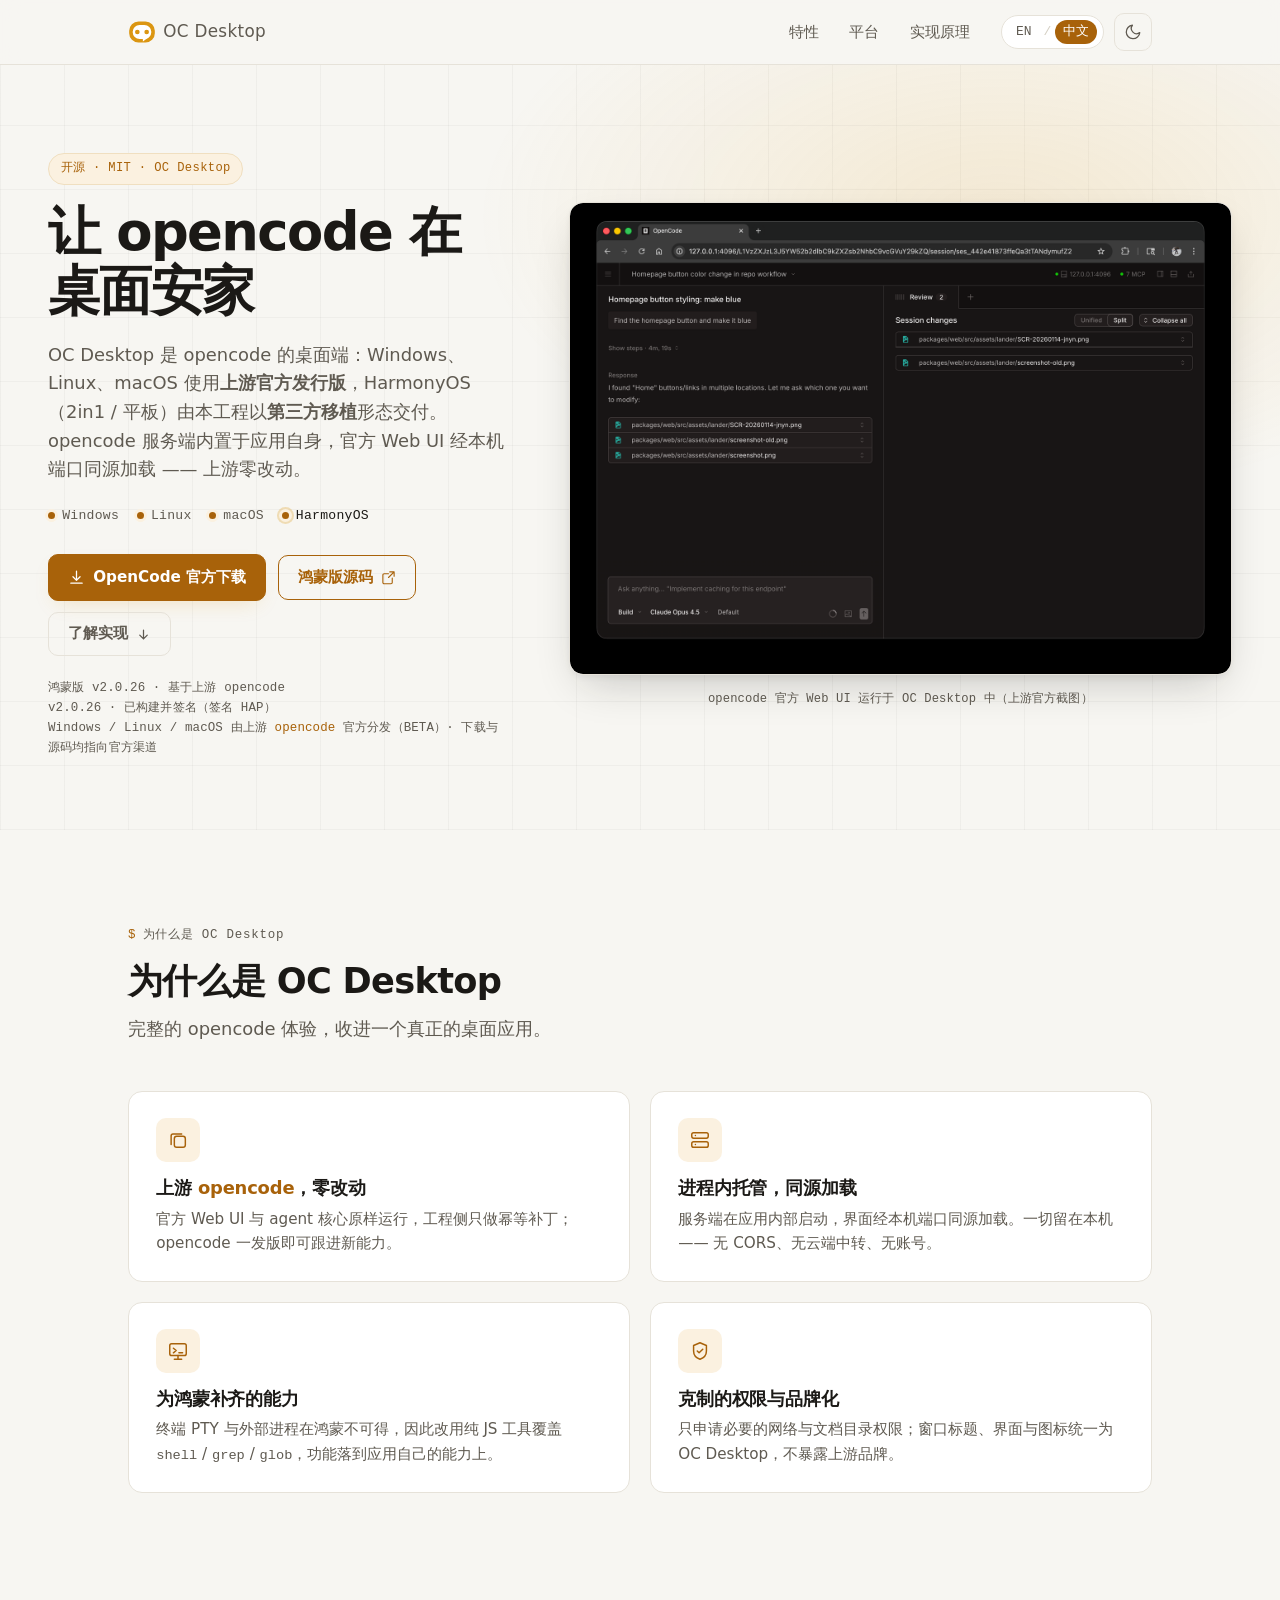
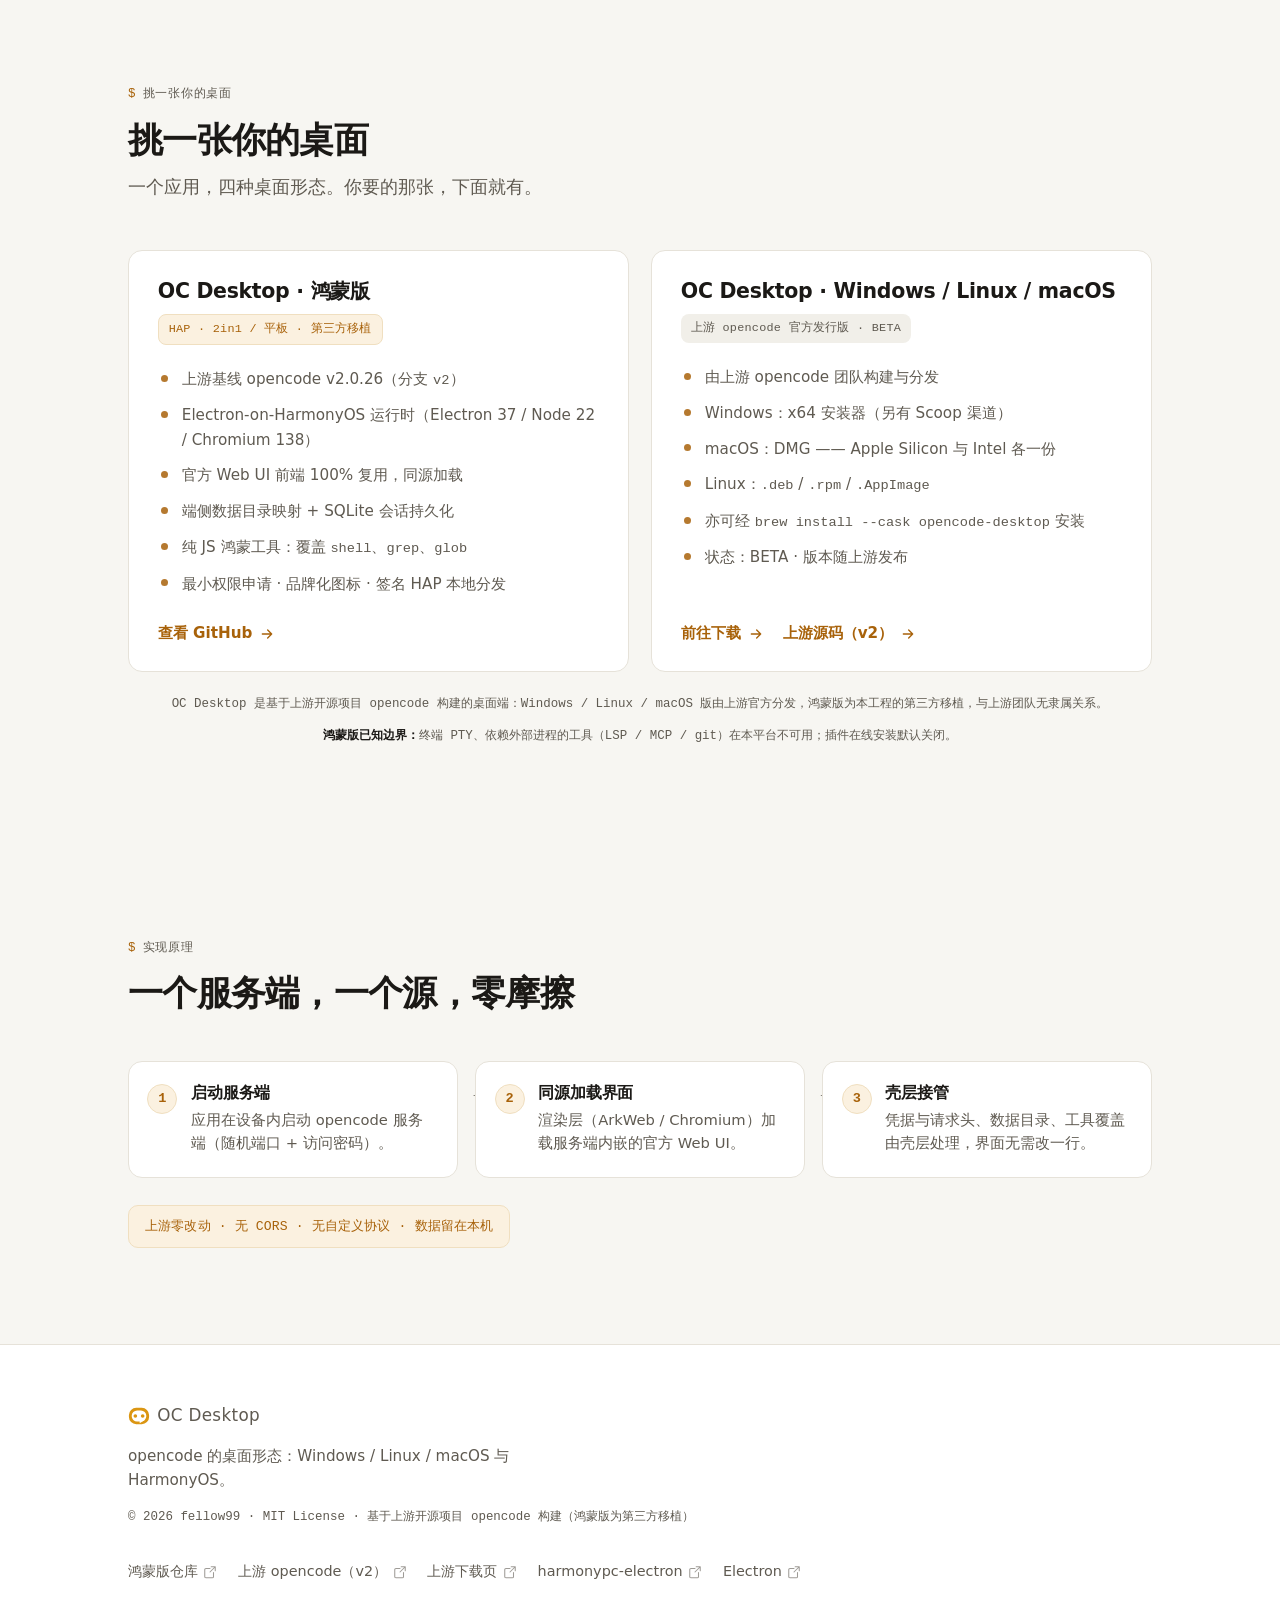
==== index_zh.html @ 8b2a7c43 "feat: 新增 OC Desktop 官网落地页（中英双语静态站） - index.html / index_zh.html：中英两页结构 1:1 镜像（仅文案与语言切换 active 标记不同） " ====
<!DOCTYPE html>
<html lang="zh-CN">
<head>
  <meta charset="UTF-8" />
  <meta name="viewport" content="width=device-width, initial-scale=1.0" />
  <title>OC Desktop —— opencode 的桌面端（Windows / Linux / macOS / HarmonyOS）</title>
  <meta name="description" content="OC Desktop 是 opencode 的桌面端：Windows、Linux、macOS 使用上游官方发行版，HarmonyOS（2in1 / 平板）为第三方移植。服务端内置于应用，官方 Web UI 同源加载，上游零改动。" />
  <meta name="theme-color" media="(prefers-color-scheme: light)" content="#f7f6f2" />
  <meta name="theme-color" media="(prefers-color-scheme: dark)" content="#0c0b0a" />
  <script>
    /* 在首帧渲染前应用已保存的主题，避免闪屏错误配色。 */
    (function () {
      try {
        var t = localStorage.getItem('oc-theme');
        if (!t) {
          t = window.matchMedia('(prefers-color-scheme: dark)').matches ? 'dark' : 'light';
        }
        document.documentElement.setAttribute('data-theme', t);
      } catch (e) {
        /* 本地存储不可用（如 file:// 严格设置）：维持默认 */
      }
    })();
  </script>
  <link rel="stylesheet" href="style.css" />
  <link rel="icon" type="image/svg+xml" href="images/logo.svg" />
</head>
<body>
  <a class="skip-link" href="#main">跳转到正文</a>

  <header class="site-header">
    <nav class="nav container" aria-label="主导航">
      <a class="brand" href="#top">
        <img src="images/logo.svg" alt="OC Desktop" class="brand-logo" />
        <span class="brand-suffix">OC Desktop</span>
      </a>
      <div class="nav-links">
        <a href="#features">特性</a>
        <a href="#platforms">平台</a>
        <a href="#how">实现原理</a>
      </div>
      <div class="nav-actions">
        <div class="lang-switch" role="group" aria-label="语言切换">
          <a class="lang" href="index.html" hreflang="en">EN</a>
          <span class="lang-sep" aria-hidden="true">/</span>
          <a class="lang is-active" href="index_zh.html" hreflang="zh-CN" aria-current="page">中文</a>
        </div>
        <button
          id="theme-toggle"
          class="icon-btn"
          type="button"
          aria-label="切换深色模式"
          data-label-dark="切换深色模式"
          data-label-light="切换浅色模式">
          <svg class="i-sun" viewBox="0 0 24 24" width="18" height="18" fill="none" stroke="currentColor" stroke-width="1.7" stroke-linecap="round" stroke-linejoin="round" aria-hidden="true">
            <circle cx="12" cy="12" r="4"></circle>
            <path d="M12 2v2M12 20v2M4.93 4.93l1.41 1.41M17.66 17.66l1.41 1.41M2 12h2M20 12h2M4.93 19.07l1.41-1.41M17.66 6.34l1.41-1.41"></path>
          </svg>
          <svg class="i-moon" viewBox="0 0 24 24" width="18" height="18" fill="none" stroke="currentColor" stroke-width="1.7" stroke-linecap="round" stroke-linejoin="round" aria-hidden="true">
            <path d="M21 12.79A9 9 0 1 1 11.21 3 7 7 0 0 0 21 12.79z"></path>
          </svg>
        </button>
      </div>
    </nav>
  </header>

  <main id="main">
    <!-- ============================== HERO ============================== -->
    <section id="top" class="hero">
      <div class="container hero-grid">
        <div class="hero-copy">
          <span class="eyebrow">开源 · MIT · OC Desktop</span>
          <h1>让 opencode 在桌面安家</h1>
          <p class="lede">OC Desktop 是 opencode 的桌面端：Windows、Linux、macOS 使用<strong>上游官方发行版</strong>，HarmonyOS（2in1 / 平板）由本工程以<strong>第三方移植</strong>形态交付。opencode 服务端内置于应用自身，官方 Web UI 经本机端口同源加载 —— 上游零改动。</p>
          <ul class="os-strip" aria-label="支持的桌面平台">
            <li class="os-chip"><span class="os-dot" aria-hidden="true"></span>Windows</li>
            <li class="os-chip"><span class="os-dot" aria-hidden="true"></span>Linux</li>
            <li class="os-chip"><span class="os-dot" aria-hidden="true"></span>macOS</li>
            <li class="os-chip is-ours"><span class="os-dot" aria-hidden="true"></span>HarmonyOS</li>
          </ul>
          <div class="cta-row">
            <a class="btn btn-primary" href="https://opencode.ai/zh/download" target="_blank" rel="noopener">
              <svg viewBox="0 0 24 24" width="17" height="17" fill="none" stroke="currentColor" stroke-width="1.8" stroke-linecap="round" stroke-linejoin="round" aria-hidden="true"><path d="M12 3v12M7 11l5 5 5-5M4 20h16"></path></svg>
              OpenCode 官方下载
            </a>
            <a class="btn btn-outline" href="https://github.com/fellow99/oc-desktop-hos" target="_blank" rel="noopener">
              鸿蒙版源码
              <svg viewBox="0 0 24 24" width="15" height="15" fill="none" stroke="currentColor" stroke-width="1.8" stroke-linecap="round" stroke-linejoin="round" aria-hidden="true"><path d="M14 3h7v7M21 3l-9 9M18 13v7a2 2 0 0 1-2 2H5a2 2 0 0 1-2-2V8a2 2 0 0 1 2-2h7"></path></svg>
            </a>
            <a class="btn btn-ghost" href="#how">
              了解实现
              <svg viewBox="0 0 24 24" width="15" height="15" fill="none" stroke="currentColor" stroke-width="2" stroke-linecap="round" stroke-linejoin="round" aria-hidden="true"><path d="M12 5v14M6 13l6 6 6-6"></path></svg>
            </a>
          </div>
          <p class="trust">
            鸿蒙版 v2.0.26 · 基于上游 opencode v2.0.26 · 已构建并签名（签名 HAP）
            <br>
            Windows / Linux / macOS 由上游 <a href="https://github.com/anomalyco/opencode/tree/v2" target="_blank" rel="noopener">opencode</a> 官方分发（BETA）· 下载与源码均指向官方渠道
          </p>
        </div>

        <div class="hero-visual">
          <figure class="hero-shot">
            <img src="images/hero.png" alt="OC Desktop 所渲染的 opencode 官方 Web UI 界面（上游官方截图，深色主题）" width="1600" height="1140" />
          </figure>
          <p class="shot-caption">opencode 官方 Web UI 运行于 OC Desktop 中（上游官方截图）</p>
        </div>
      </div>
    </section>

    <!-- ============================ FEATURES ============================ -->
    <section id="features" class="section">
      <div class="container">
        <p class="section-eyebrow">为什么是 OC Desktop</p>
        <div class="section-head">
          <h2>为什么是 OC Desktop</h2>
          <p class="section-lede">完整的 opencode 体验，收进一个真正的桌面应用。</p>
        </div>

        <div class="feature-grid">
          <article class="feature-card">
            <span class="icon">
              <svg viewBox="0 0 24 24" width="22" height="22" fill="none" stroke="currentColor" stroke-width="1.6" stroke-linecap="round" stroke-linejoin="round" aria-hidden="true"><rect x="8" y="8" width="12" height="12" rx="2.5"></rect><path d="M16 5.5H6.5A2 2 0 0 0 4.5 7.5V17"></path></svg>
            </span>
            <h3>上游 <a href="https://github.com/anomalyco/opencode/tree/v2" target="_blank" rel="noopener">opencode</a>，零改动</h3>
            <p>官方 Web UI 与 agent 核心原样运行，工程侧只做幂等补丁；opencode 一发版即可跟进新能力。</p>
          </article>

          <article class="feature-card">
            <span class="icon">
              <svg viewBox="0 0 24 24" width="22" height="22" fill="none" stroke="currentColor" stroke-width="1.6" stroke-linecap="round" stroke-linejoin="round" aria-hidden="true"><rect x="3" y="4" width="18" height="6" rx="2"></rect><rect x="3" y="14" width="18" height="6" rx="2"></rect><path d="M7 7h.01M7 17h.01"></path></svg>
            </span>
            <h3>进程内托管，同源加载</h3>
            <p>服务端在应用内部启动，界面经本机端口同源加载。一切留在本机 —— 无 CORS、无云端中转、无账号。</p>
          </article>

          <article class="feature-card">
            <span class="icon">
              <svg viewBox="0 0 24 24" width="22" height="22" fill="none" stroke="currentColor" stroke-width="1.6" stroke-linecap="round" stroke-linejoin="round" aria-hidden="true"><rect x="3" y="4" width="18" height="13" rx="2"></rect><path d="M7 9l3 2.5L7 14M13 14h4"></path><path d="M12 17v3M8 21h8"></path></svg>
            </span>
            <h3>为鸿蒙补齐的能力</h3>
            <p>终端 PTY 与外部进程在鸿蒙不可得，因此改用纯 JS 工具覆盖 <code>shell</code> / <code>grep</code> / <code>glob</code>，功能落到应用自己的能力上。</p>
          </article>

          <article class="feature-card">
            <span class="icon">
              <svg viewBox="0 0 24 24" width="22" height="22" fill="none" stroke="currentColor" stroke-width="1.6" stroke-linecap="round" stroke-linejoin="round" aria-hidden="true"><path d="M12 3l7 3v6c0 4.2-2.9 7.6-7 9-4.1-1.4-7-4.8-7-9V6z"></path><path d="M9 12l2 2 4-4"></path></svg>
            </span>
            <h3>克制的权限与品牌化</h3>
            <p>只申请必要的网络与文档目录权限；窗口标题、界面与图标统一为 OC Desktop，不暴露上游品牌。</p>
          </article>
        </div>
      </div>
    </section>

    <!-- ============================ PLATFORMS =========================== -->
    <section id="platforms" class="section">
      <div class="container">
        <p class="section-eyebrow">挑一张你的桌面</p>
        <div class="section-head">
          <h2>挑一张你的桌面</h2>
          <p class="section-lede">一个应用，四种桌面形态。你要的那张，下面就有。</p>
        </div>

        <div class="platform-grid">
          <article class="platform-card is-ours">
            <div class="platform-head">
              <h3>OC Desktop · 鸿蒙版</h3>
              <span class="platform-tag">HAP · 2in1 / 平板 · 第三方移植</span>
            </div>
            <ul class="bullet-list">
              <li>上游基线 opencode v2.0.26（分支 <code>v2</code>）</li>
              <li>Electron-on-HarmonyOS 运行时（Electron 37 / Node 22 / Chromium 138）</li>
              <li>官方 Web UI 前端 100% 复用，同源加载</li>
              <li>端侧数据目录映射 + SQLite 会话持久化</li>
              <li>纯 JS 鸿蒙工具：覆盖 <code>shell</code>、<code>grep</code>、<code>glob</code></li>
              <li>最小权限申请 · 品牌化图标 · 签名 HAP 本地分发</li>
            </ul>
            <div class="platform-actions">
              <a class="repo-link" href="https://github.com/fellow99/oc-desktop-hos" target="_blank" rel="noopener">
                查看 GitHub
                <svg viewBox="0 0 24 24" width="16" height="16" fill="none" stroke="currentColor" stroke-width="2" stroke-linecap="round" stroke-linejoin="round" aria-hidden="true"><path d="M5 12h14M13 6l6 6-6 6"></path></svg>
              </a>
            </div>
          </article>

          <article class="platform-card">
            <div class="platform-head">
              <h3>OC Desktop · Windows / Linux / macOS</h3>
              <span class="platform-tag">上游 opencode 官方发行版 · BETA</span>
            </div>
            <ul class="bullet-list">
              <li>由上游 opencode 团队构建与分发</li>
              <li>Windows：x64 安装器（另有 Scoop 渠道）</li>
              <li>macOS：DMG —— Apple Silicon 与 Intel 各一份</li>
              <li>Linux：<code>.deb</code> / <code>.rpm</code> / <code>.AppImage</code></li>
              <li>亦可经 <code>brew install --cask opencode-desktop</code> 安装</li>
              <li>状态：BETA · 版本随上游发布</li>
            </ul>
            <div class="platform-actions">
              <a class="repo-link" href="https://opencode.ai/zh/download" target="_blank" rel="noopener">
                前往下载
                <svg viewBox="0 0 24 24" width="16" height="16" fill="none" stroke="currentColor" stroke-width="2" stroke-linecap="round" stroke-linejoin="round" aria-hidden="true"><path d="M5 12h14M13 6l6 6-6 6"></path></svg>
              </a>
              <a class="repo-link" href="https://github.com/anomalyco/opencode/tree/v2" target="_blank" rel="noopener">
                上游源码（v2）
                <svg viewBox="0 0 24 24" width="16" height="16" fill="none" stroke="currentColor" stroke-width="2" stroke-linecap="round" stroke-linejoin="round" aria-hidden="true"><path d="M5 12h14M13 6l6 6-6 6"></path></svg>
              </a>
            </div>
          </article>
        </div>

        <p class="disclaimer">OC Desktop 是基于上游开源项目 opencode 构建的桌面端：Windows / Linux / macOS 版由上游官方分发，鸿蒙版为本工程的第三方移植，与上游团队无隶属关系。</p>
        <p class="limits"><strong>鸿蒙版已知边界：</strong>终端 PTY、依赖外部进程的工具（LSP / MCP / git）在本平台不可用；插件在线安装默认关闭。</p>
      </div>
    </section>

    <!-- ============================ HOW IT WORKS ========================= -->
    <section id="how" class="section">
      <div class="container">
        <p class="section-eyebrow">实现原理</p>
        <div class="section-head">
          <h2>一个服务端，一个源，零摩擦</h2>
        </div>

        <ol class="steps">
          <li class="step">
            <span class="step-num" aria-hidden="true">1</span>
            <div>
              <h3>启动服务端</h3>
              <p>应用在设备内启动 opencode 服务端（随机端口 + 访问密码）。</p>
            </div>
          </li>
          <li class="step">
            <span class="step-num" aria-hidden="true">2</span>
            <div>
              <h3>同源加载界面</h3>
              <p>渲染层（ArkWeb / Chromium）加载服务端内嵌的官方 Web UI。</p>
            </div>
          </li>
          <li class="step">
            <span class="step-num" aria-hidden="true">3</span>
            <div>
              <h3>壳层接管</h3>
              <p>凭据与请求头、数据目录、工具覆盖由壳层处理，界面无需改一行。</p>
            </div>
          </li>
        </ol>

        <p class="result-badge">上游零改动 · 无 CORS · 无自定义协议 · 数据留在本机</p>
      </div>
    </section>
  </main>

  <!-- ============================== FOOTER ============================== -->
  <footer class="site-footer">
    <div class="container footer-grid">
      <div class="footer-left">
        <div class="footer-brand"><img src="images/logo.svg" alt="OC Desktop" class="brand-logo footer-brand-logo" /><span class="brand-suffix">OC Desktop</span></div>
        <p class="footer-one-liner">opencode 的桌面形态：Windows / Linux / macOS 与 HarmonyOS。</p>
        <p class="footer-copy">&copy; 2026 fellow99 · MIT License · 基于上游开源项目 opencode 构建（鸿蒙版为第三方移植）</p>
      </div>
      <nav class="footer-links" aria-label="页脚">
        <a href="https://github.com/fellow99/oc-desktop-hos" target="_blank" rel="noopener">
          鸿蒙版仓库
          <svg class="ext" viewBox="0 0 24 24" width="14" height="14" fill="none" stroke="currentColor" stroke-width="1.8" stroke-linecap="round" stroke-linejoin="round" aria-hidden="true"><path d="M14 3h7v7M21 3l-9 9M18 13v7a2 2 0 0 1-2 2H5a2 2 0 0 1-2-2V8a2 2 0 0 1 2-2h7"></path></svg>
        </a>
        <a href="https://github.com/anomalyco/opencode/tree/v2" target="_blank" rel="noopener">
          上游 opencode（v2）
          <svg class="ext" viewBox="0 0 24 24" width="14" height="14" fill="none" stroke="currentColor" stroke-width="1.8" stroke-linecap="round" stroke-linejoin="round" aria-hidden="true"><path d="M14 3h7v7M21 3l-9 9M18 13v7a2 2 0 0 1-2 2H5a2 2 0 0 1-2-2V8a2 2 0 0 1 2-2h7"></path></svg>
        </a>
        <a href="https://opencode.ai/zh/download" target="_blank" rel="noopener">
          上游下载页
          <svg class="ext" viewBox="0 0 24 24" width="14" height="14" fill="none" stroke="currentColor" stroke-width="1.8" stroke-linecap="round" stroke-linejoin="round" aria-hidden="true"><path d="M14 3h7v7M21 3l-9 9M18 13v7a2 2 0 0 1-2 2H5a2 2 0 0 1-2-2V8a2 2 0 0 1 2-2h7"></path></svg>
        </a>
        <a href="https://github.com/fellow99/harmonypc-electron" target="_blank" rel="noopener">
          harmonypc-electron
          <svg class="ext" viewBox="0 0 24 24" width="14" height="14" fill="none" stroke="currentColor" stroke-width="1.8" stroke-linecap="round" stroke-linejoin="round" aria-hidden="true"><path d="M14 3h7v7M21 3l-9 9M18 13v7a2 2 0 0 1-2 2H5a2 2 0 0 1-2-2V8a2 2 0 0 1 2-2h7"></path></svg>
        </a>
        <a href="https://www.electronjs.org/" target="_blank" rel="noopener">
          Electron
          <svg class="ext" viewBox="0 0 24 24" width="14" height="14" fill="none" stroke="currentColor" stroke-width="1.8" stroke-linecap="round" stroke-linejoin="round" aria-hidden="true"><path d="M14 3h7v7M21 3l-9 9M18 13v7a2 2 0 0 1-2 2H5a2 2 0 0 1-2-2V8a2 2 0 0 1 2-2h7"></path></svg>
        </a>
      </nav>
    </div>
  </footer>

  <script src="script.js"></script>
</body>
</html>
---- style.css ----
/* =========================================================================
   OC Desktop — shared stylesheet
   Every colour/interaction value is a CSS custom property that switches on
   <html data-theme="...">, with a no-JS fallback via prefers-color-scheme.
   Accent = the amber of the parent project's logo (#db9612), darkened in
   light mode so white button text still clears WCAG AA.
   ========================================================================= */

/* ------------------------------------------------------------------ tokens */
:root {
  --font-sans: system-ui, -apple-system, "Segoe UI", Roboto, "Helvetica Neue",
    Arial, "PingFang SC", "Hiragino Sans GB", "Microsoft YaHei", sans-serif;
  --font-mono: ui-monospace, "Cascadia Code", SFMono-Regular, Consolas,
    "Liberation Mono", Menlo, monospace;

  /* light palette (warm paper + deep amber accent) */
  --bg: #f7f6f2;
  --surface: #ffffff;
  --surface-2: #f1efe9;
  --text: #1b1916;
  --muted: #5f5a51;
  --hairline: #e6e2d9;
  --hairline-strong: #d4cfc3;

  --accent: #a8620a;
  --accent-strong: #8a4f05;
  --accent-contrast: #ffffff;
  --accent-soft: #fbf1e0;
  --accent-soft-border: #f0dfc0;
  --accent-glow: rgba(219, 150, 18, 0.28);

  --tag-bg: #f1efe9;
  --tag-text: #5f5a51;

  --nav-bg: rgba(247, 246, 242, 0.82);
  --shadow-soft: 0 2px 12px rgba(27, 25, 22, 0.05);

  /* hero flourish */
  --glow-a: rgba(219, 150, 18, 0.14);
  --grid-line: rgba(27, 25, 22, 0.035);

  /* app-window shadow */
  --shot-shadow: 0 18px 42px -14px rgba(27, 25, 22, 0.24),
    0 3px 10px -2px rgba(27, 25, 22, 0.09);
  --shot-shadow-hover: 0 34px 68px -20px rgba(27, 25, 22, 0.38),
    0 12px 26px -8px rgba(27, 25, 22, 0.15), 0 0 0 1px var(--accent-glow),
    0 14px 52px -10px var(--accent-glow);

  --ring: var(--accent);

  --radius-lg: 14px;
  --radius-md: 10px;
  --radius-sm: 8px;

  --ease: cubic-bezier(0.22, 0.61, 0.36, 1);
  --maxw: 1120px;
}

/* dark palette (mirrored by the @media fallback below) — here the accent is
   the logo's own bright gold, which reads ~7:1 on the near-black surface */
html[data-theme="dark"] {
  --bg: #0c0b0a;
  --surface: #15130f;
  --surface-2: #1c1915;
  --text: #f0ece3;
  --muted: #a49c8d;
  --hairline: #292520;
  --hairline-strong: #35302a;

  --accent: #e0a63c;
  --accent-strong: #f0b955;
  --accent-contrast: #17140d;
  --accent-soft: #241c10;
  --accent-soft-border: #3a2d17;
  --accent-glow: rgba(224, 166, 60, 0.3);

  --tag-bg: #1c1915;
  --tag-text: #a49c8d;

  --nav-bg: rgba(12, 11, 10, 0.82);
  --shadow-soft: 0 2px 12px rgba(0, 0, 0, 0.45);

  --glow-a: rgba(224, 166, 60, 0.1);
  --grid-line: rgba(240, 236, 227, 0.045);

  --shot-shadow: 0 18px 44px -14px rgba(0, 0, 0, 0.62),
    0 3px 12px -2px rgba(0, 0, 0, 0.5);
  --shot-shadow-hover: 0 36px 70px -18px rgba(0, 0, 0, 0.78),
    0 14px 30px -8px rgba(0, 0, 0, 0.5), 0 0 0 1px var(--accent-glow),
    0 14px 52px -8px var(--accent-glow);
}

/* no-JS fallback: without the inline head script <html> carries no
   data-theme attribute, so mirror the dark tokens to the OS preference. */
@media (prefers-color-scheme: dark) {
  :root:not([data-theme]) {
    --bg: #0c0b0a;
    --surface: #15130f;
    --surface-2: #1c1915;
    --text: #f0ece3;
    --muted: #a49c8d;
    --hairline: #292520;
    --hairline-strong: #35302a;
    --accent: #e0a63c;
    --accent-strong: #f0b955;
    --accent-contrast: #17140d;
    --accent-soft: #241c10;
    --accent-soft-border: #3a2d17;
    --accent-glow: rgba(224, 166, 60, 0.3);
    --tag-bg: #1c1915;
    --tag-text: #a49c8d;
    --nav-bg: rgba(12, 11, 10, 0.82);
    --shadow-soft: 0 2px 12px rgba(0, 0, 0, 0.45);
    --glow-a: rgba(224, 166, 60, 0.1);
    --grid-line: rgba(240, 236, 227, 0.045);
    --shot-shadow: 0 18px 44px -14px rgba(0, 0, 0, 0.62),
      0 3px 12px -2px rgba(0, 0, 0, 0.5);
    --shot-shadow-hover: 0 36px 70px -18px rgba(0, 0, 0, 0.78),
      0 14px 30px -8px rgba(0, 0, 0, 0.5), 0 0 0 1px var(--accent-glow),
      0 14px 52px -8px var(--accent-glow);
  }
}

/* -------------------------------------------------------------------- base */
*,
*::before,
*::after {
  box-sizing: border-box;
}

html {
  scroll-behavior: smooth;
  scroll-padding-top: calc(64px + 22px);
  -webkit-text-size-adjust: 100%;
}

body {
  margin: 0;
  font-family: var(--font-sans);
  background-color: var(--bg);
  color: var(--text);
  line-height: 1.6;
  -webkit-font-smoothing: antialiased;
  text-rendering: optimizeLegibility;
  transition: background-color 0.35s var(--ease), color 0.35s var(--ease);
}

img {
  display: block;
  max-width: 100%;
  height: auto;
}

a {
  color: inherit;
  text-decoration: none;
}

h1,
h2,
h3 {
  margin: 0;
  font-weight: 700;
  letter-spacing: -0.02em;
  line-height: 1.12;
  color: var(--text);
}

p {
  margin: 0;
}

code {
  font-family: var(--font-mono);
  font-size: 0.9em;
}

:focus-visible {
  outline: 2px solid var(--ring);
  outline-offset: 3px;
  border-radius: 6px;
}

@media (prefers-reduced-motion: reduce) {
  * {
    animation: none !important;
    transition: none !important;
    scroll-behavior: auto !important;
  }
}

/* skip link */
.skip-link {
  position: absolute;
  left: 12px;
  top: -60px;
  z-index: 200;
  padding: 0.6rem 1rem;
  background: var(--accent);
  color: var(--accent-contrast);
  font-size: 0.875rem;
  font-weight: 600;
  border-radius: 0 0 var(--radius-sm) var(--radius-sm);
  transition: top 0.2s var(--ease);
}
.skip-link:active,
.skip-link:focus {
  top: 0;
}

/* --------------------------------------------------------------- container */
.container {
  width: 100%;
  max-width: var(--maxw);
  margin-inline: auto;
  padding-inline: clamp(20px, 5vw, 48px);
}

/* --------------------------------------------------------------- typography */
.eyebrow {
  display: inline-flex;
  align-items: center;
  gap: 0.45rem;
  padding: 0.32rem 0.72rem;
  font-family: var(--font-mono);
  font-size: 0.76rem;
  letter-spacing: 0.03em;
  color: var(--accent);
  background: var(--accent-soft);
  border: 1px solid var(--accent-soft-border);
  border-radius: 999px;
  white-space: normal;
}

.section-eyebrow {
  display: block;
  font-family: var(--font-mono);
  font-size: 0.78rem;
  letter-spacing: 0.06em;
  color: var(--muted);
  margin-bottom: 0.9rem;
}
.section-eyebrow::before {
  content: "$";
  color: var(--accent);
  margin-right: 0.4rem;
}

.section {
  padding-block: clamp(4rem, 8vw, 6rem);
}

.section-head {
  max-width: 44rem;
  margin-bottom: clamp(2rem, 4vw, 3rem);
}
.section-head h2 {
  font-size: clamp(1.6rem, 3.4vw, 2.2rem);
}
.section-lede {
  margin-top: 0.9rem;
  color: var(--muted);
  font-size: clamp(1rem, 1.4vw, 1.12rem);
}

/* ----------------------------------------------------------------- buttons */
.btn {
  display: inline-flex;
  align-items: center;
  justify-content: center;
  gap: 0.5rem;
  font-family: var(--font-sans);
  font-size: 0.95rem;
  font-weight: 600;
  line-height: 1;
  padding: 0.85rem 1.2rem;
  border-radius: var(--radius-md);
  border: 1px solid transparent;
  cursor: pointer;
  transition: background-color 0.22s var(--ease), border-color 0.22s var(--ease),
    transform 0.22s var(--ease), box-shadow 0.22s var(--ease);
}

.btn-primary {
  background: var(--accent);
  color: var(--accent-contrast);
  border-color: var(--accent);
  box-shadow: 0 8px 22px -10px var(--accent-glow);
}
.btn-primary:hover {
  background: var(--accent-strong);
  border-color: var(--accent-strong);
  transform: translateY(-1px);
}

.btn-outline {
  background: transparent;
  color: var(--accent);
  border-color: var(--accent);
}
.btn-outline:hover {
  background: var(--accent-soft);
}

.btn-ghost {
  background: transparent;
  color: var(--muted);
  border-color: var(--hairline);
}
.btn-ghost:hover {
  color: var(--text);
  border-color: var(--hairline-strong);
}

.icon-btn {
  display: inline-flex;
  align-items: center;
  justify-content: center;
  width: 38px;
  height: 38px;
  padding: 0;
  border-radius: var(--radius-md);
  border: 1px solid var(--hairline);
  background: transparent;
  color: var(--muted);
  cursor: pointer;
  transition: color 0.2s var(--ease), border-color 0.2s var(--ease),
    background-color 0.2s var(--ease);
}
.icon-btn:hover {
  color: var(--accent);
  border-color: var(--hairline-strong);
}
.icon-btn svg {
  display: block;
}

/* theme-toggle icon swap: light mode shows the moon (click -> dark), dark
   mode shows the sun. The `.icon-btn` prefix keeps these above
   `.icon-btn svg { display: block }`. */
.icon-btn .i-sun {
  display: none;
}
.icon-btn .i-moon {
  display: block;
}
html[data-theme="dark"] .icon-btn .i-sun {
  display: block;
}
html[data-theme="dark"] .icon-btn .i-moon {
  display: none;
}

/* --------------------------------------------------------------------- nav */
.site-header {
  position: sticky;
  top: 0;
  z-index: 50;
  background: var(--nav-bg);
  -webkit-backdrop-filter: saturate(140%) blur(10px);
  backdrop-filter: saturate(140%) blur(10px);
  border-bottom: 1px solid var(--hairline);
}

.nav {
  display: flex;
  align-items: center;
  gap: 1.25rem;
  height: 64px;
}

.brand {
  display: inline-flex;
  align-items: baseline;
  gap: 0.45rem;
  font-weight: 700;
  font-size: 1.02rem;
  letter-spacing: -0.01em;
  color: var(--text);
  white-space: nowrap;
}
.brand-suffix {
  font-size: 1.05rem;
  font-weight: 500;
  color: var(--muted);
  letter-spacing: 0.02em;
}
.brand-logo {
  height: 28px;
  width: auto;
  flex: none;
  align-self: center;
  border-radius: 7px;
}
.footer-brand-logo {
  height: 22px;
}

.nav-links {
  display: flex;
  gap: 0.5rem;
  margin-left: auto;
}
.nav-links a {
  padding: 0.42rem 0.7rem;
  font-size: 0.92rem;
  color: var(--muted);
  border-radius: var(--radius-sm);
  transition: color 0.2s var(--ease), background-color 0.2s var(--ease);
}
.nav-links a:hover {
  color: var(--text);
  background: var(--surface-2);
}

.nav-actions {
  display: flex;
  align-items: center;
  gap: 0.6rem;
}

/* language switch — pill control */
.lang-switch {
  display: inline-flex;
  align-items: center;
  gap: 4px;
  font-family: var(--font-mono);
  font-size: 13px;
  border: 1px solid var(--hairline);
  border-radius: 999px;
  padding: 4px 6px;
  background: var(--surface);
}
.lang {
  color: var(--muted);
  padding: 2px 8px;
  border-radius: 999px;
  transition: color 0.2s var(--ease), background-color 0.2s var(--ease);
}
.lang:hover {
  color: var(--text);
  text-decoration: none;
}
.lang.is-active {
  color: var(--accent-contrast);
  background: var(--accent);
}
.lang-sep {
  color: var(--hairline-strong);
}

/* -------------------------------------------------------------------- hero */
.hero {
  position: relative;
  overflow: hidden;
  padding-block: clamp(3.5rem, 7vw, 5.5rem) clamp(3rem, 6vw, 4.5rem);
}
/* faint radial amber glow + 64px grid, theme-driven */
.hero::before {
  content: "";
  position: absolute;
  inset: 0;
  z-index: 0;
  pointer-events: none;
  background-image: radial-gradient(
      60% 55% at 78% 20%,
      var(--glow-a) 0%,
      transparent 68%
    ),
    repeating-linear-gradient(
      90deg,
      var(--grid-line) 0 1px,
      transparent 1px 64px
    ),
    repeating-linear-gradient(
      0deg,
      var(--grid-line) 0 1px,
      transparent 1px 64px
    );
}
.hero > .container {
  position: relative;
  z-index: 1;
}

.hero-grid {
  display: grid;
  /* copy : screenshot = 1 : 1.44, so the shot keeps a usable size on wide
     desktops (screenshot column ≈ 722px when the container maxes out) */
  grid-template-columns: 1fr 1.44fr;
  gap: clamp(2.25rem, 5vw, 3.75rem);
  align-items: center;
}

/* extra room for the hero so the screenshot can be large */
.hero .container {
  max-width: 1380px;
}

.hero-copy {
  min-width: 0;
}
.hero-copy h1 {
  margin-top: 1.1rem;
  font-size: clamp(2.1rem, 5vw, 3.3rem);
  font-weight: 700;
  letter-spacing: -0.03em;
}
.hero-copy .lede {
  margin-top: 1.25rem;
  max-width: 34rem;
  color: var(--muted);
  font-size: clamp(1rem, 1.5vw, 1.12rem);
}

.cta-row {
  display: flex;
  flex-wrap: wrap;
  align-items: center;
  gap: 0.7rem;
  margin-top: 1.8rem;
}

.trust {
  margin-top: 1.4rem;
  font-family: var(--font-mono);
  font-size: 0.78rem;
  letter-spacing: 0.01em;
  color: var(--muted);
  text-wrap: balance;
}
.trust a {
  color: var(--accent);
}
.trust a:hover {
  text-decoration: underline;
  text-underline-offset: 3px;
}

/* supported-platform strip — the "four desktops" emphasis under the lede */
.os-strip {
  display: flex;
  flex-wrap: wrap;
  gap: 0.45rem 1.1rem;
  margin-top: 1.3rem;
  padding: 0;
  list-style: none;
}
.os-chip {
  display: inline-flex;
  align-items: center;
  gap: 0.45rem;
  font-family: var(--font-mono);
  font-size: 0.82rem;
  letter-spacing: 0.02em;
  color: var(--muted);
}
.os-dot {
  width: 7px;
  height: 7px;
  border-radius: 50%;
  background: var(--accent);
  box-shadow: 0 0 0 3px var(--accent-soft);
  flex: none;
}
/* the HarmonyOS chip is the one this project actually ships — mark it */
.os-chip.is-ours .os-dot {
  box-shadow: 0 0 0 3px var(--accent-soft), 0 0 0 5px var(--accent-glow);
}
.os-chip.is-ours {
  color: var(--text);
}

/* hero load-in: subtle staggered fade/slide for the copy block + the shot */
@keyframes riseIn {
  from {
    opacity: 0;
    transform: translateY(14px);
  }
  to {
    opacity: 1;
    transform: translateY(0);
  }
}
.hero-copy > * {
  animation: riseIn 0.6s var(--ease) backwards;
}
.hero-copy > *:nth-child(1) {
  animation-delay: 0.02s;
}
.hero-copy > *:nth-child(2) {
  animation-delay: 0.1s;
}
.hero-copy > *:nth-child(3) {
  animation-delay: 0.18s;
}
.hero-copy > *:nth-child(4) {
  animation-delay: 0.26s;
}
.hero-copy > *:nth-child(5) {
  animation-delay: 0.34s;
}
.hero-copy > *:nth-child(6) {
  animation-delay: 0.42s;
}
.hero-shot {
  animation: riseIn 0.7s var(--ease) 0.14s backwards;
}

/* app-window presentation of the screenshot */
.hero-visual {
  min-width: 0;
}
.hero-shot {
  margin: 0;
  border-radius: var(--radius-lg);
  border: 1px solid var(--hairline);
  overflow: hidden;
  background: var(--surface);
  box-shadow: var(--shot-shadow);
  transition: transform 0.5s var(--ease), box-shadow 0.65s var(--ease);
  will-change: transform;
}
.hero-shot:hover {
  transform: translateY(-4px);
  box-shadow: var(--shot-shadow-hover);
}
.hero-shot img {
  width: 100%;
  height: auto;
  border-radius: calc(var(--radius-lg) - 1px);
}

.shot-caption {
  margin-top: 0.9rem;
  text-align: center;
  font-family: var(--font-mono);
  font-size: 0.76rem;
  letter-spacing: 0.01em;
  color: var(--muted);
}

/* ---------------------------------------------------------------- features */
.feature-grid {
  display: grid;
  grid-template-columns: repeat(2, 1fr);
  gap: 20px;
}

.feature-card {
  border: 1px solid var(--hairline);
  background: var(--surface);
  border-radius: var(--radius-lg);
  padding: 1.6rem 1.7rem;
}
.feature-card .icon {
  display: inline-flex;
  align-items: center;
  justify-content: center;
  width: 44px;
  height: 44px;
  border-radius: var(--radius-md);
  background: var(--accent-soft);
  color: var(--accent);
  margin-bottom: 1rem;
}
.feature-card h3 {
  font-size: 1.12rem;
  letter-spacing: -0.01em;
  margin-bottom: 0.55rem;
}
.feature-card p {
  color: var(--muted);
  font-size: 0.95rem;
}
.feature-card a {
  color: var(--accent);
}
.feature-card a:hover {
  text-decoration: underline;
  text-underline-offset: 3px;
}

/* --------------------------------------------------------------- platforms */
.platform-grid {
  display: grid;
  grid-template-columns: 1fr 1fr;
  gap: 22px;
}

.platform-card {
  display: flex;
  flex-direction: column;
  border: 1px solid var(--hairline);
  background: var(--surface);
  border-radius: var(--radius-lg);
  padding: 1.8rem 1.8rem 1.6rem;
}

.platform-head h3 {
  font-size: 1.28rem;
  letter-spacing: -0.015em;
}
.platform-tag {
  display: inline-block;
  margin-top: 0.7rem;
  padding: 0.3rem 0.62rem;
  font-family: var(--font-mono);
  font-size: 0.74rem;
  letter-spacing: 0.02em;
  color: var(--tag-text);
  background: var(--tag-bg);
  border-radius: var(--radius-sm);
}
/* the HarmonyOS card is the one this project builds — accent its tag */
.platform-card.is-ours .platform-tag {
  color: var(--accent);
  background: var(--accent-soft);
  border: 1px solid var(--accent-soft-border);
}

.bullet-list {
  list-style: none;
  margin: 1.4rem 0 1.2rem;
  padding: 0;
  display: grid;
  gap: 0.72rem;
}
.bullet-list li {
  position: relative;
  padding-left: 1.5rem;
  color: var(--muted);
  font-size: 0.95rem;
}
.bullet-list li::before {
  content: "";
  position: absolute;
  left: 0.2rem;
  top: 0.52em;
  width: 7px;
  height: 7px;
  border-radius: 50%;
  background: var(--accent);
  opacity: 0.85;
}
.bullet-list a {
  color: var(--accent);
}
.bullet-list a:hover {
  text-decoration: underline;
  text-underline-offset: 3px;
}

.platform-actions {
  margin-top: auto;
  display: flex;
  flex-wrap: wrap;
  gap: 0.6rem 1.2rem;
  padding-top: 0.4rem;
}

.repo-link {
  display: inline-flex;
  align-items: center;
  gap: 0.42rem;
  font-weight: 600;
  font-size: 0.95rem;
  color: var(--accent);
  transition: color 0.2s var(--ease);
}
.repo-link:hover {
  color: var(--accent-strong);
  text-decoration: underline;
  text-underline-offset: 3px;
}
.repo-link svg {
  transition: transform 0.2s var(--ease);
}
.repo-link:hover svg {
  transform: translateX(3px);
}

.disclaimer {
  margin-top: 1.4rem;
  text-align: center;
  font-family: var(--font-mono);
  font-size: 0.78rem;
  color: var(--muted);
  text-wrap: balance;
}
/* honest capability-boundary note for the HarmonyOS edition */
.limits {
  margin-top: 0.7rem;
  text-align: center;
  font-family: var(--font-mono);
  font-size: 0.78rem;
  line-height: 1.7;
  color: var(--muted);
}
.limits strong {
  color: var(--text);
  font-weight: 600;
}

/* ------------------------------------------------------------ how it works */
.steps {
  list-style: none;
  margin: 0;
  padding: 0;
  display: flex;
  align-items: stretch;
  gap: 1.1rem;
}

.step {
  flex: 1 1 0;
  min-width: 0;
  position: relative;
  display: flex;
  gap: 0.85rem;
  align-items: flex-start;
  padding: 1.4rem 1.4rem 1.4rem 1.15rem;
  border: 1px solid var(--hairline);
  background: var(--surface);
  border-radius: var(--radius-lg);
}
.step:not(:last-child)::after {
  content: "\2192";
  position: absolute;
  right: -1.72rem;
  top: 1.6rem;
  color: var(--muted);
  font-size: 1.1rem;
  line-height: 1;
  font-family: var(--font-mono);
}
.step-num {
  flex: none;
  display: inline-flex;
  align-items: center;
  justify-content: center;
  width: 30px;
  height: 30px;
  border-radius: 50%;
  font-family: var(--font-mono);
  font-size: 0.85rem;
  font-weight: 600;
  color: var(--accent);
  background: var(--accent-soft);
  border: 1px solid var(--accent-soft-border);
}
.step h3 {
  font-size: 1rem;
  letter-spacing: -0.01em;
  margin-bottom: 0.35rem;
}
.step p {
  color: var(--muted);
  font-size: 0.92rem;
}

.result-badge {
  margin-top: 1.7rem;
  display: inline-flex;
  align-items: center;
  flex-wrap: wrap;
  gap: 0.4rem;
  padding: 0.6rem 1rem;
  font-family: var(--font-mono);
  font-size: 0.82rem;
  letter-spacing: 0.01em;
  color: var(--accent);
  background: var(--accent-soft);
  border: 1px solid var(--accent-soft-border);
  border-radius: var(--radius-md);
}

/* ------------------------------------------------------------------ footer */
.site-footer {
  border-top: 1px solid var(--hairline);
  background: var(--surface);
  padding-block: clamp(2.6rem, 5vw, 3.6rem);
}
.footer-grid {
  display: flex;
  justify-content: space-between;
  gap: 2rem;
  flex-wrap: wrap;
}
.footer-brand {
  display: inline-flex;
  align-items: baseline;
  gap: 0.45rem;
  font-weight: 700;
  font-size: 1.05rem;
  color: var(--text);
}
.footer-one-liner {
  margin-top: 0.9rem;
  color: var(--muted);
  max-width: 26rem;
  font-size: 0.95rem;
}
.footer-copy {
  margin-top: 1rem;
  font-family: var(--font-mono);
  font-size: 0.78rem;
  color: var(--muted);
  max-width: 36rem;
}

.footer-links {
  display: flex;
  flex-wrap: wrap;
  gap: 0.9rem 1.3rem;
  align-content: flex-start;
  min-width: 12rem;
}
.footer-links a {
  display: inline-flex;
  align-items: center;
  gap: 0.34rem;
  font-size: 0.9rem;
  color: var(--muted);
  transition: color 0.2s var(--ease);
}
.footer-links a:hover {
  color: var(--accent);
}
.footer-links .ext {
  opacity: 0.6;
}

/* ------------------------------------------------------------- responsive */
@media (max-width: 920px) {
  .hero-grid {
    grid-template-columns: 1fr;
    align-items: start;
  }
  .hero-copy .lede {
    max-width: 40rem;
  }
  .hero-visual {
    margin-top: 0.5rem;
  }
}

@media (max-width: 820px) {
  .feature-grid,
  .platform-grid {
    grid-template-columns: 1fr;
  }
}

@media (max-width: 760px) {
  .nav-links {
    display: none;
  }
  .brand-suffix {
    font-size: 0.95rem;
  }
}

@media (max-width: 640px) {
  .cta-row {
    flex-direction: column;
    align-items: stretch;
  }
  .cta-row .btn {
    justify-content: center;
  }
  /* stack the steps and drop the arrow connectors */
  .steps {
    flex-direction: column;
    gap: 1rem;
  }
  .step:not(:last-child)::after {
    content: none;
  }
  .footer-grid {
    flex-direction: column;
    gap: 1.6rem;
  }
}
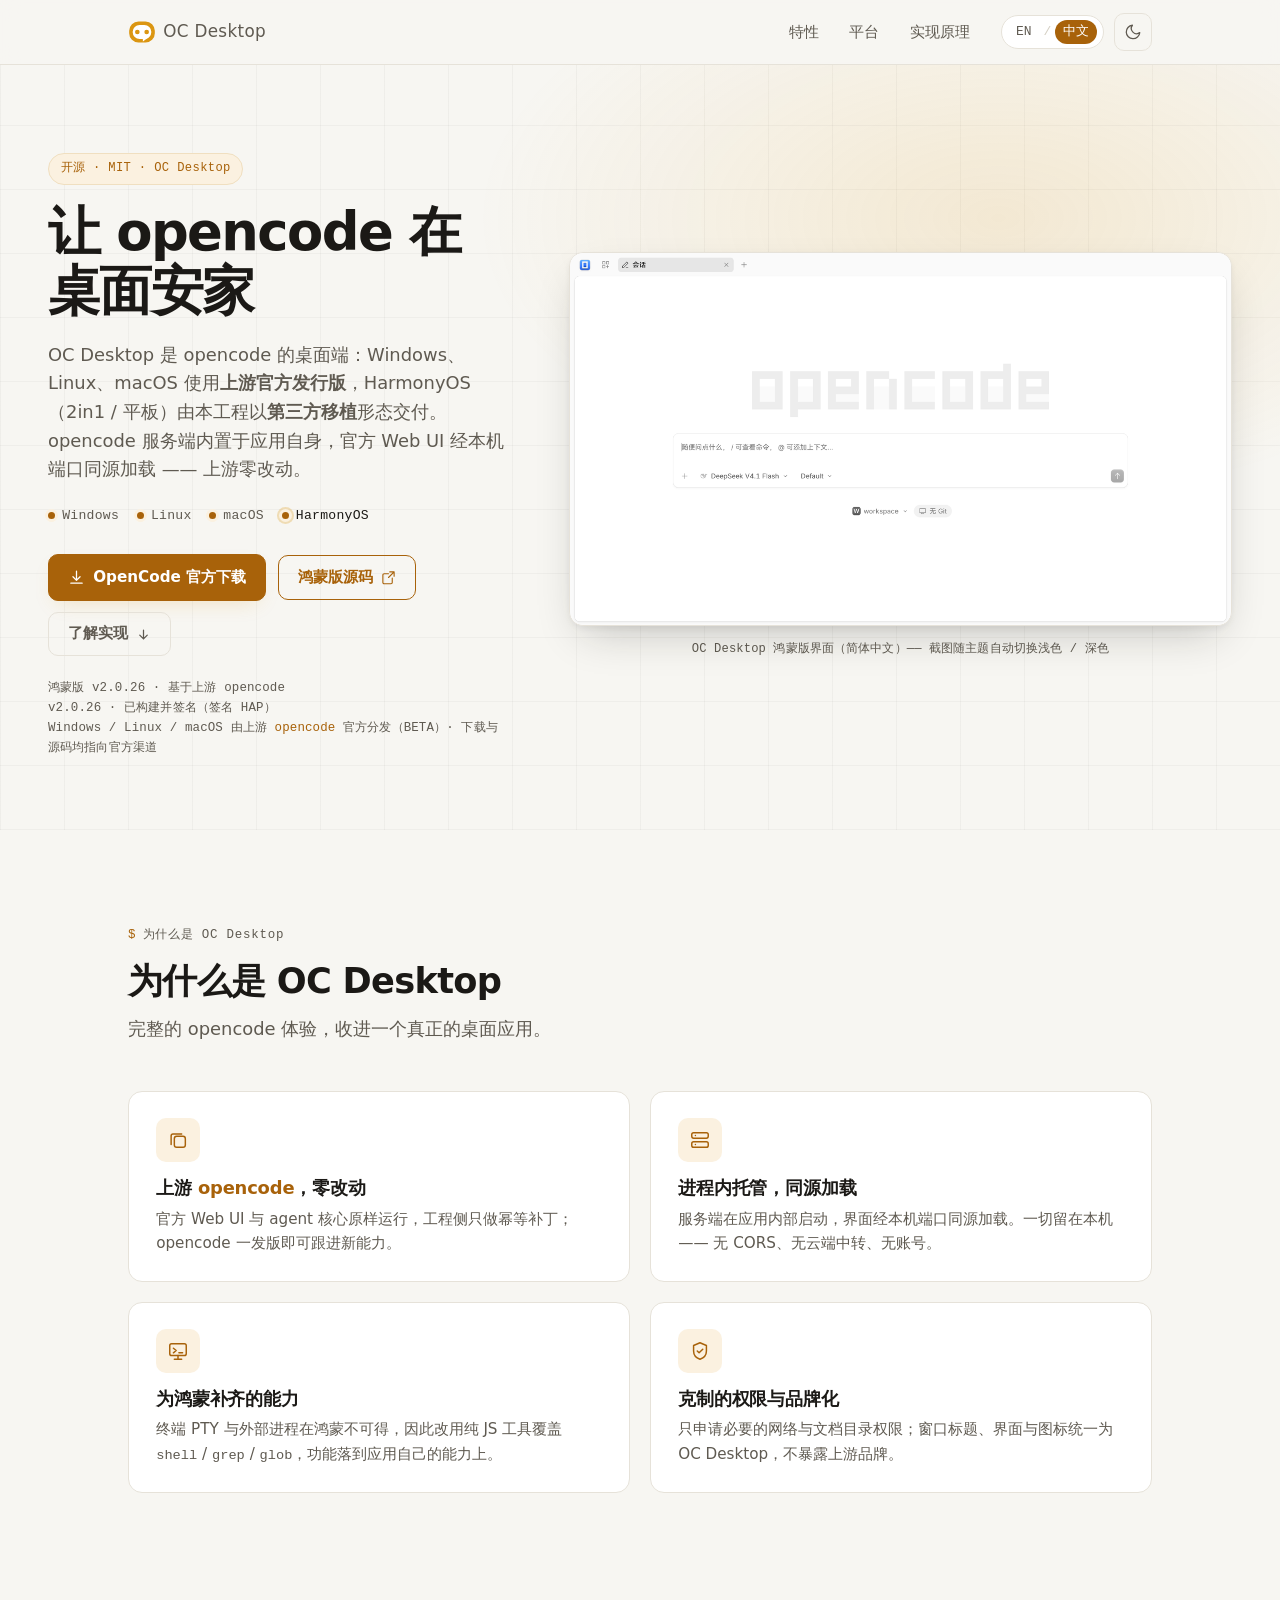
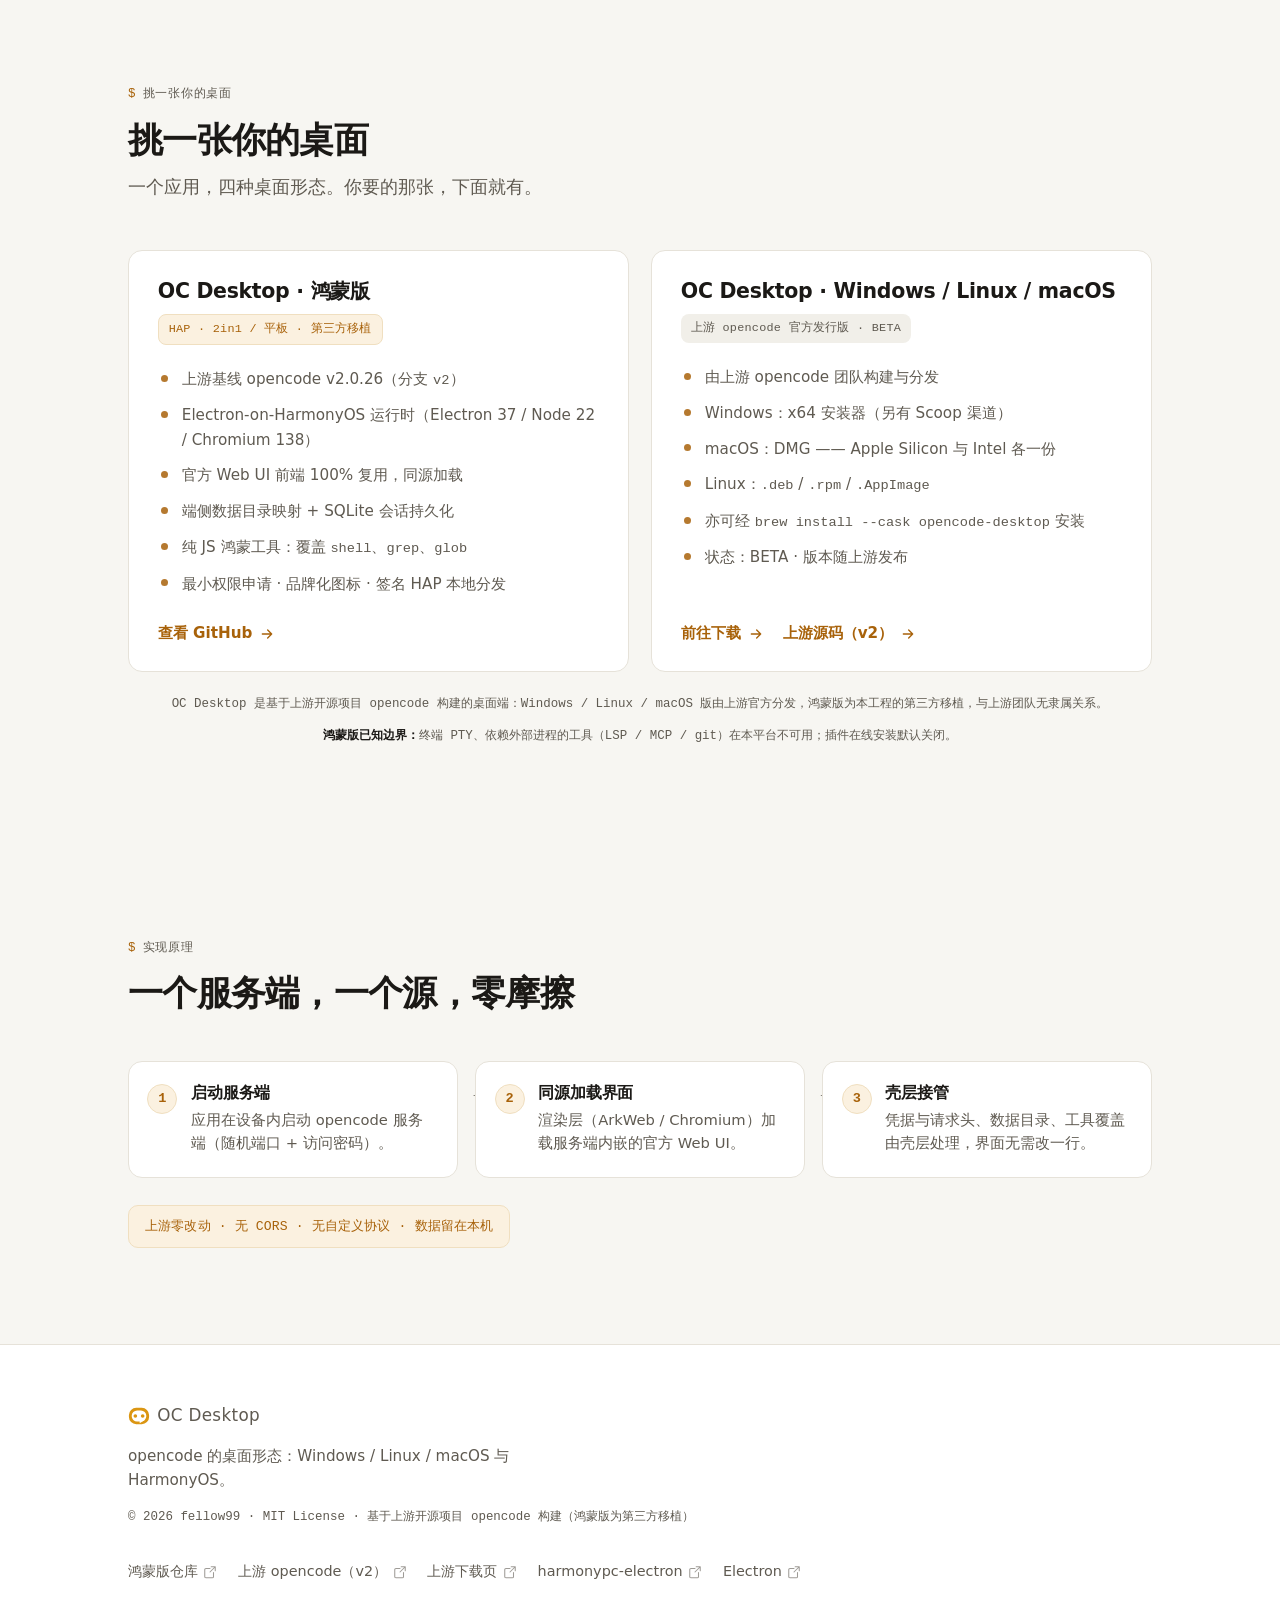
==== commit 739c11bd: "feat: hero 改用鸿蒙版真机浅/深截图，随主题纯 CSS 切换 - images/light.png / images/dark.png：取自父工程 assets/screenshots/ho" ====
--- a/index_zh.html
+++ b/index_zh.html
@@ -100,9 +100,10 @@
 
         <div class="hero-visual">
           <figure class="hero-shot">
-            <img src="images/hero.png" alt="OC Desktop 所渲染的 opencode 官方 Web UI 界面（上游官方截图，深色主题）" width="1600" height="1140" />
+            <img src="images/light.png" data-shot="light" alt="OC Desktop 鸿蒙版的浅色主题界面：新建会话页，模型为 DeepSeek V4 Flash，界面为简体中文" width="1280" height="720" />
+            <img src="images/dark.png" data-shot="dark" alt="OC Desktop 鸿蒙版的深色主题界面：新建会话页，模型为 DeepSeek V4 Flash，界面为简体中文" width="1280" height="720" />
           </figure>
-          <p class="shot-caption">opencode 官方 Web UI 运行于 OC Desktop 中（上游官方截图）</p>
+          <p class="shot-caption">OC Desktop 鸿蒙版界面（简体中文）—— 截图随主题自动切换浅色 / 深色</p>
         </div>
       </div>
     </section>
--- a/style.css
+++ b/style.css
@@ -631,6 +631,33 @@
   border-radius: calc(var(--radius-lg) - 1px);
 }
 
+/* Both screenshots live in the DOM; pure CSS shows exactly one per theme, so
+   the correct one appears even before JS runs (and with JS disabled).
+   Never swap these from JS — see README §4.3.
+   The `light` shot is the base (shown whenever dark is not in effect); the
+   `html:not([data-theme])` block covers the no-JS case, where <html> carries
+   no data-theme attribute at all. */
+.hero-shot img[data-shot] {
+  display: none;
+}
+.hero-shot img[data-shot="light"] {
+  display: block;
+}
+html[data-theme="dark"] .hero-shot img[data-shot="light"] {
+  display: none;
+}
+html[data-theme="dark"] .hero-shot img[data-shot="dark"] {
+  display: block;
+}
+@media (prefers-color-scheme: dark) {
+  html:not([data-theme]) .hero-shot img[data-shot="light"] {
+    display: none;
+  }
+  html:not([data-theme]) .hero-shot img[data-shot="dark"] {
+    display: block;
+  }
+}
+
 .shot-caption {
   margin-top: 0.9rem;
   text-align: center;
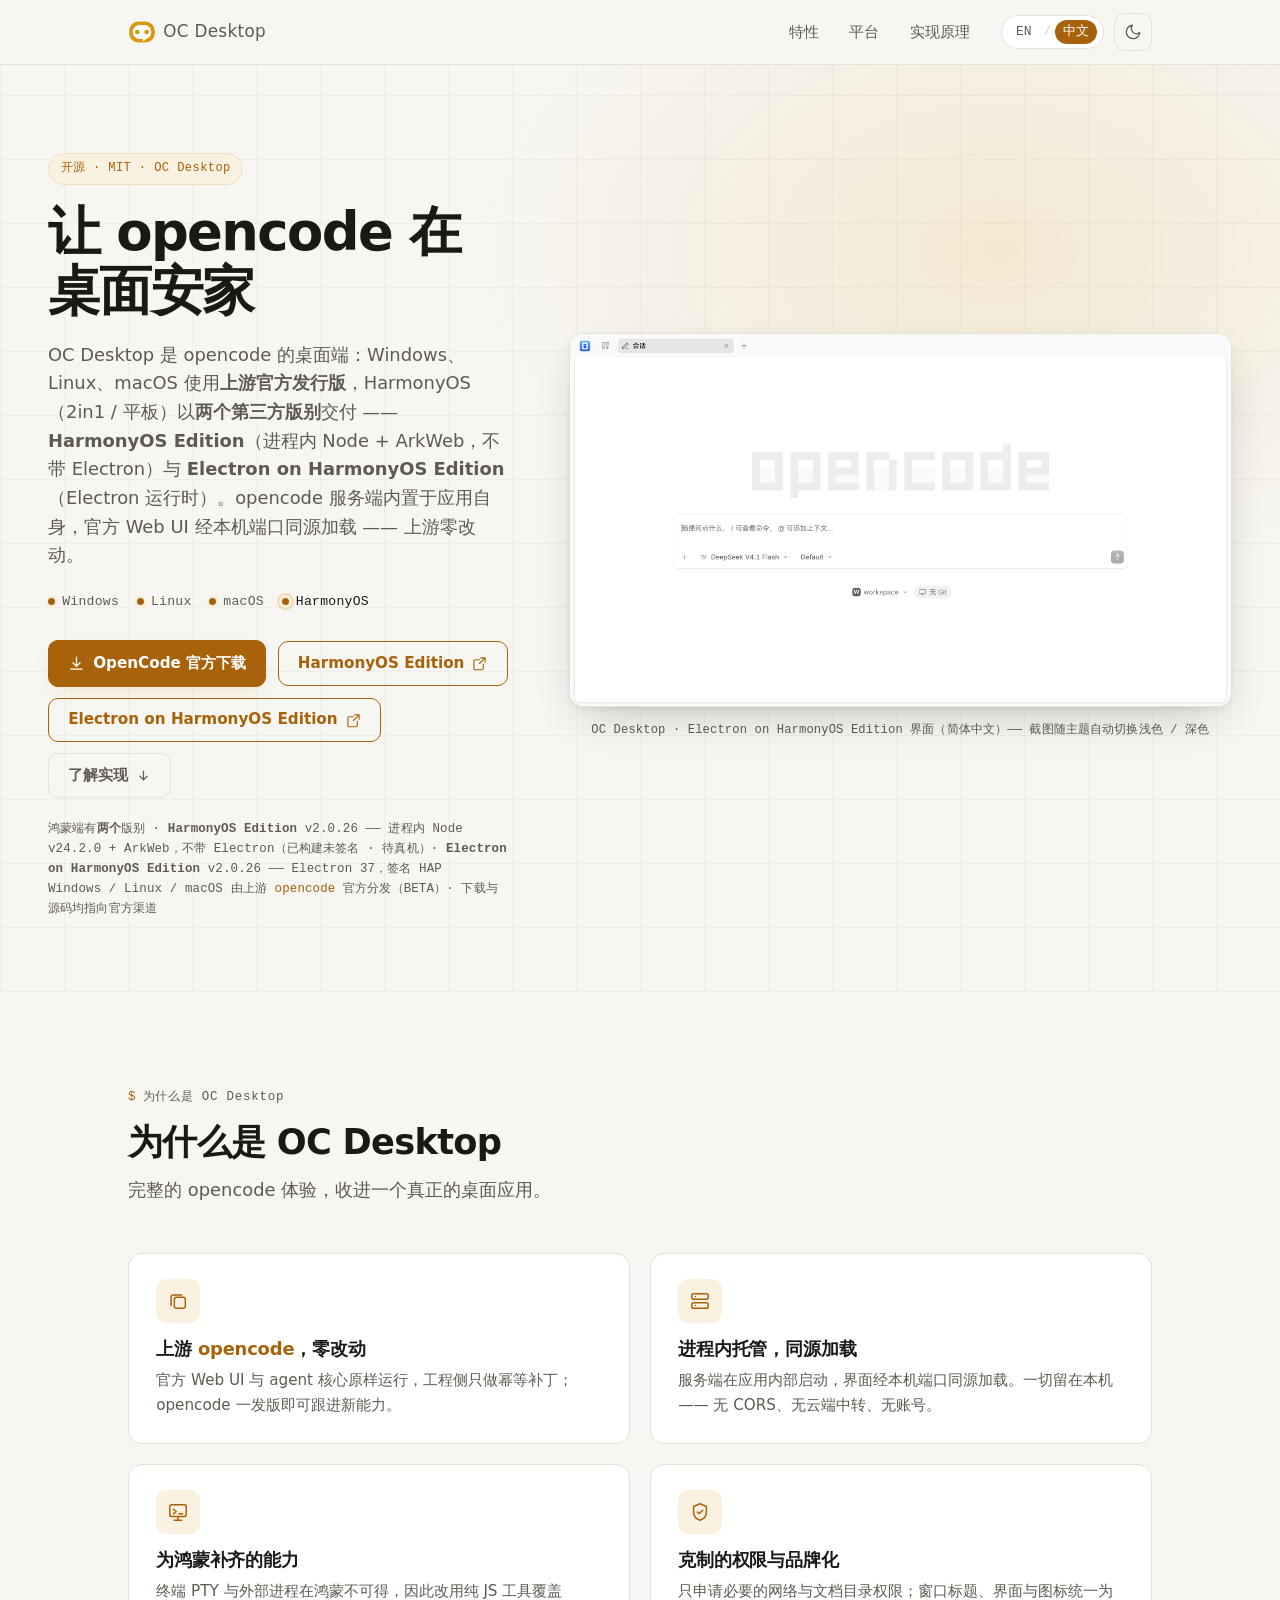
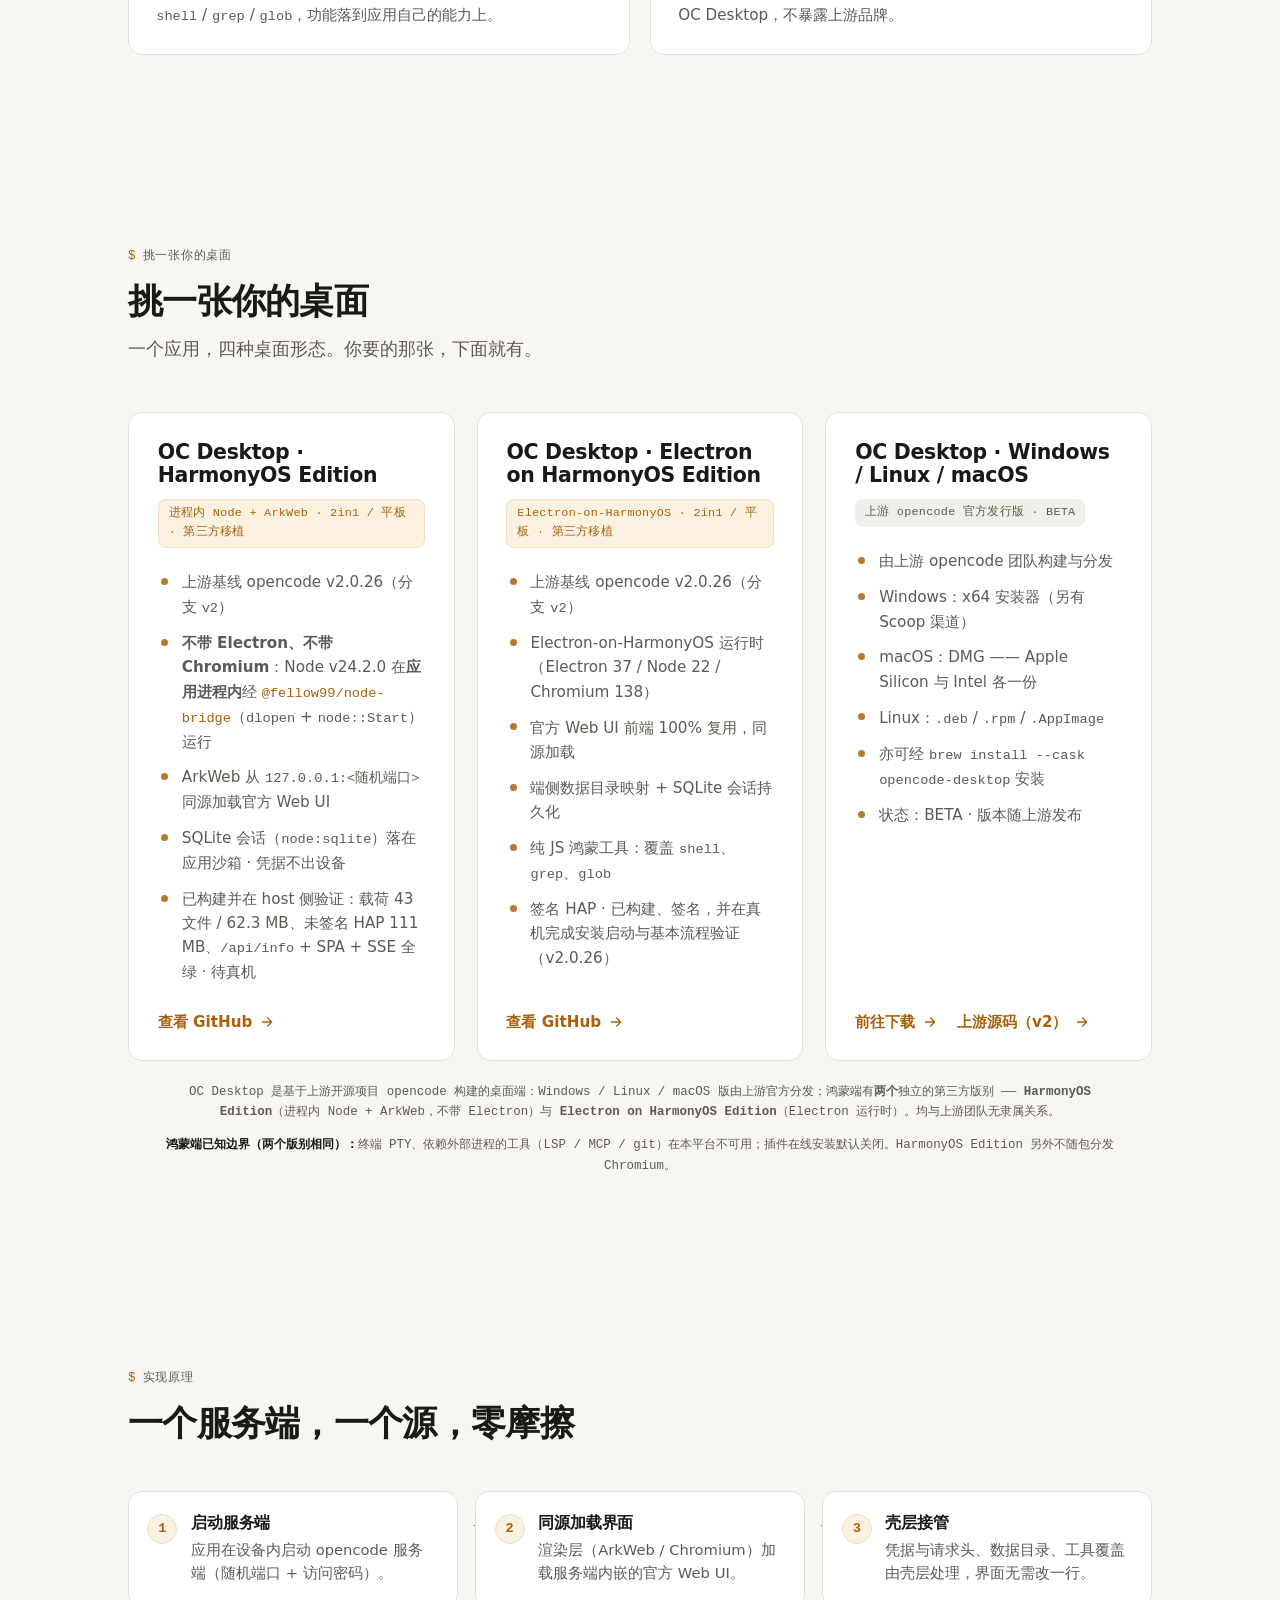
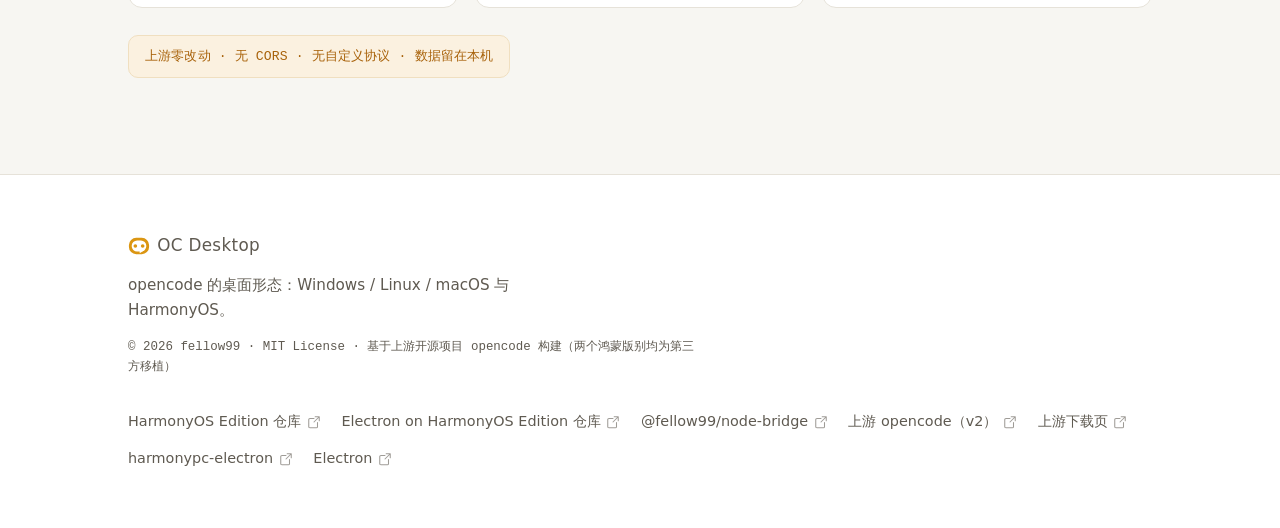
==== commit d5e983ee: "feat: 官网统一双鸿蒙版别口径 - head 标题/描述、hero 导语改为两个第三方鸿蒙版别 - CTA 拆成两枚版别按钮（HarmonyOS Edition / Electron on Har" ====
--- a/index_zh.html
+++ b/index_zh.html
@@ -3,8 +3,8 @@
 <head>
   <meta charset="UTF-8" />
   <meta name="viewport" content="width=device-width, initial-scale=1.0" />
-  <title>OC Desktop —— opencode 的桌面端（Windows / Linux / macOS / HarmonyOS）</title>
-  <meta name="description" content="OC Desktop 是 opencode 的桌面端：Windows、Linux、macOS 使用上游官方发行版，HarmonyOS（2in1 / 平板）为第三方移植。服务端内置于应用，官方 Web UI 同源加载，上游零改动。" />
+  <title>OC Desktop —— opencode 的桌面端（含两个鸿蒙版别）</title>
+  <meta name="description" content="OC Desktop 是 opencode 的桌面端：Windows、Linux、macOS 使用上游官方发行版；鸿蒙端提供两个独立的第三方版别 —— HarmonyOS Edition（进程内 Node + ArkWeb，不带 Electron）与 Electron on HarmonyOS Edition（Electron 运行时）。服务端内置于应用，官方 Web UI 同源加载，上游零改动。" />
   <meta name="theme-color" media="(prefers-color-scheme: light)" content="#f7f6f2" />
   <meta name="theme-color" media="(prefers-color-scheme: dark)" content="#0c0b0a" />
   <script>
@@ -70,7 +70,7 @@
         <div class="hero-copy">
           <span class="eyebrow">开源 · MIT · OC Desktop</span>
           <h1>让 opencode 在桌面安家</h1>
-          <p class="lede">OC Desktop 是 opencode 的桌面端：Windows、Linux、macOS 使用<strong>上游官方发行版</strong>，HarmonyOS（2in1 / 平板）由本工程以<strong>第三方移植</strong>形态交付。opencode 服务端内置于应用自身，官方 Web UI 经本机端口同源加载 —— 上游零改动。</p>
+          <p class="lede">OC Desktop 是 opencode 的桌面端：Windows、Linux、macOS 使用<strong>上游官方发行版</strong>，HarmonyOS（2in1 / 平板）以<strong>两个第三方版别</strong>交付 —— <strong>HarmonyOS Edition</strong>（进程内 Node + ArkWeb，不带 Electron）与 <strong>Electron on HarmonyOS Edition</strong>（Electron 运行时）。opencode 服务端内置于应用自身，官方 Web UI 经本机端口同源加载 —— 上游零改动。</p>
           <ul class="os-strip" aria-label="支持的桌面平台">
             <li class="os-chip"><span class="os-dot" aria-hidden="true"></span>Windows</li>
             <li class="os-chip"><span class="os-dot" aria-hidden="true"></span>Linux</li>
@@ -82,8 +82,12 @@
               <svg viewBox="0 0 24 24" width="17" height="17" fill="none" stroke="currentColor" stroke-width="1.8" stroke-linecap="round" stroke-linejoin="round" aria-hidden="true"><path d="M12 3v12M7 11l5 5 5-5M4 20h16"></path></svg>
               OpenCode 官方下载
             </a>
+            <a class="btn btn-outline" href="https://github.com/fellow99/oc-desktop-ark" target="_blank" rel="noopener">
+              HarmonyOS Edition
+              <svg viewBox="0 0 24 24" width="15" height="15" fill="none" stroke="currentColor" stroke-width="1.8" stroke-linecap="round" stroke-linejoin="round" aria-hidden="true"><path d="M14 3h7v7M21 3l-9 9M18 13v7a2 2 0 0 1-2 2H5a2 2 0 0 1-2-2V8a2 2 0 0 1 2-2h7"></path></svg>
+            </a>
             <a class="btn btn-outline" href="https://github.com/fellow99/oc-desktop-hos" target="_blank" rel="noopener">
-              鸿蒙版源码
+              Electron on HarmonyOS Edition
               <svg viewBox="0 0 24 24" width="15" height="15" fill="none" stroke="currentColor" stroke-width="1.8" stroke-linecap="round" stroke-linejoin="round" aria-hidden="true"><path d="M14 3h7v7M21 3l-9 9M18 13v7a2 2 0 0 1-2 2H5a2 2 0 0 1-2-2V8a2 2 0 0 1 2-2h7"></path></svg>
             </a>
             <a class="btn btn-ghost" href="#how">
@@ -92,7 +96,7 @@
             </a>
           </div>
           <p class="trust">
-            鸿蒙版 v2.0.26 · 基于上游 opencode v2.0.26 · 已构建并签名（签名 HAP）
+            鸿蒙端有<strong>两个</strong>版别 · <strong>HarmonyOS Edition</strong> v2.0.26 —— 进程内 Node v24.2.0 + ArkWeb，不带 Electron（已构建未签名 · 待真机）· <strong>Electron on HarmonyOS Edition</strong> v2.0.26 —— Electron 37，签名 HAP
             <br>
             Windows / Linux / macOS 由上游 <a href="https://github.com/anomalyco/opencode/tree/v2" target="_blank" rel="noopener">opencode</a> 官方分发（BETA）· 下载与源码均指向官方渠道
           </p>
@@ -100,10 +104,10 @@
 
         <div class="hero-visual">
           <figure class="hero-shot">
-            <img src="images/light.png" data-shot="light" alt="OC Desktop 鸿蒙版的浅色主题界面：新建会话页，模型为 DeepSeek V4 Flash，界面为简体中文" width="1280" height="720" />
-            <img src="images/dark.png" data-shot="dark" alt="OC Desktop 鸿蒙版的深色主题界面：新建会话页，模型为 DeepSeek V4 Flash，界面为简体中文" width="1280" height="720" />
+            <img src="images/light.png" data-shot="light" alt="OC Desktop · Electron on HarmonyOS Edition 的浅色主题界面：新建会话页，模型为 DeepSeek V4 Flash，界面为简体中文" width="1280" height="720" />
+            <img src="images/dark.png" data-shot="dark" alt="OC Desktop · Electron on HarmonyOS Edition 的深色主题界面：新建会话页，模型为 DeepSeek V4 Flash，界面为简体中文" width="1280" height="720" />
           </figure>
-          <p class="shot-caption">OC Desktop 鸿蒙版界面（简体中文）—— 截图随主题自动切换浅色 / 深色</p>
+          <p class="shot-caption">OC Desktop · Electron on HarmonyOS Edition 界面（简体中文）—— 截图随主题自动切换浅色 / 深色</p>
         </div>
       </div>
     </section>
@@ -165,8 +169,28 @@
         <div class="platform-grid">
           <article class="platform-card is-ours">
             <div class="platform-head">
-              <h3>OC Desktop · 鸿蒙版</h3>
-              <span class="platform-tag">HAP · 2in1 / 平板 · 第三方移植</span>
+              <h3>OC Desktop · HarmonyOS Edition</h3>
+              <span class="platform-tag">进程内 Node + ArkWeb · 2in1 / 平板 · 第三方移植</span>
+            </div>
+            <ul class="bullet-list">
+              <li>上游基线 opencode v2.0.26（分支 <code>v2</code>）</li>
+              <li><strong>不带 Electron、不带 Chromium</strong>：Node v24.2.0 在<strong>应用进程内</strong>经 <a href="https://github.com/fellow99/ohos-node-bridge" target="_blank" rel="noopener"><code>@fellow99/node-bridge</code></a>（<code>dlopen</code> + <code>node::Start</code>）运行</li>
+              <li>ArkWeb 从 <code>127.0.0.1:&lt;随机端口&gt;</code> 同源加载官方 Web UI</li>
+              <li>SQLite 会话（<code>node:sqlite</code>）落在应用沙箱 · 凭据不出设备</li>
+              <li>已构建并在 host 侧验证：载荷 43 文件 / 62.3 MB、未签名 HAP 111 MB、<code>/api/info</code> + SPA + SSE 全绿 · 待真机</li>
+            </ul>
+            <div class="platform-actions">
+              <a class="repo-link" href="https://github.com/fellow99/oc-desktop-ark" target="_blank" rel="noopener">
+                查看 GitHub
+                <svg viewBox="0 0 24 24" width="16" height="16" fill="none" stroke="currentColor" stroke-width="2" stroke-linecap="round" stroke-linejoin="round" aria-hidden="true"><path d="M5 12h14M13 6l6 6-6 6"></path></svg>
+              </a>
+            </div>
+          </article>
+
+          <article class="platform-card is-ours">
+            <div class="platform-head">
+              <h3>OC Desktop · Electron on HarmonyOS Edition</h3>
+              <span class="platform-tag">Electron-on-HarmonyOS · 2in1 / 平板 · 第三方移植</span>
             </div>
             <ul class="bullet-list">
               <li>上游基线 opencode v2.0.26（分支 <code>v2</code>）</li>
@@ -174,7 +198,7 @@
               <li>官方 Web UI 前端 100% 复用，同源加载</li>
               <li>端侧数据目录映射 + SQLite 会话持久化</li>
               <li>纯 JS 鸿蒙工具：覆盖 <code>shell</code>、<code>grep</code>、<code>glob</code></li>
-              <li>最小权限申请 · 品牌化图标 · 签名 HAP 本地分发</li>
+              <li>签名 HAP · 已构建、签名，并在真机完成安装启动与基本流程验证（v2.0.26）</li>
             </ul>
             <div class="platform-actions">
               <a class="repo-link" href="https://github.com/fellow99/oc-desktop-hos" target="_blank" rel="noopener">
@@ -210,8 +234,8 @@
           </article>
         </div>
 
-        <p class="disclaimer">OC Desktop 是基于上游开源项目 opencode 构建的桌面端：Windows / Linux / macOS 版由上游官方分发，鸿蒙版为本工程的第三方移植，与上游团队无隶属关系。</p>
-        <p class="limits"><strong>鸿蒙版已知边界：</strong>终端 PTY、依赖外部进程的工具（LSP / MCP / git）在本平台不可用；插件在线安装默认关闭。</p>
+        <p class="disclaimer">OC Desktop 是基于上游开源项目 opencode 构建的桌面端：Windows / Linux / macOS 版由上游官方分发；鸿蒙端有<strong>两个</strong>独立的第三方版别 —— <strong>HarmonyOS Edition</strong>（进程内 Node + ArkWeb，不带 Electron）与 <strong>Electron on HarmonyOS Edition</strong>（Electron 运行时）。均与上游团队无隶属关系。</p>
+        <p class="limits"><strong>鸿蒙端已知边界（两个版别相同）：</strong>终端 PTY、依赖外部进程的工具（LSP / MCP / git）在本平台不可用；插件在线安装默认关闭。HarmonyOS Edition 另外不随包分发 Chromium。</p>
       </div>
     </section>
 
@@ -258,11 +282,19 @@
       <div class="footer-left">
         <div class="footer-brand"><img src="images/logo.svg" alt="OC Desktop" class="brand-logo footer-brand-logo" /><span class="brand-suffix">OC Desktop</span></div>
         <p class="footer-one-liner">opencode 的桌面形态：Windows / Linux / macOS 与 HarmonyOS。</p>
-        <p class="footer-copy">&copy; 2026 fellow99 · MIT License · 基于上游开源项目 opencode 构建（鸿蒙版为第三方移植）</p>
+        <p class="footer-copy">&copy; 2026 fellow99 · MIT License · 基于上游开源项目 opencode 构建（两个鸿蒙版别均为第三方移植）</p>
       </div>
       <nav class="footer-links" aria-label="页脚">
+        <a href="https://github.com/fellow99/oc-desktop-ark" target="_blank" rel="noopener">
+          HarmonyOS Edition 仓库
+          <svg class="ext" viewBox="0 0 24 24" width="14" height="14" fill="none" stroke="currentColor" stroke-width="1.8" stroke-linecap="round" stroke-linejoin="round" aria-hidden="true"><path d="M14 3h7v7M21 3l-9 9M18 13v7a2 2 0 0 1-2 2H5a2 2 0 0 1-2-2V8a2 2 0 0 1 2-2h7"></path></svg>
+        </a>
         <a href="https://github.com/fellow99/oc-desktop-hos" target="_blank" rel="noopener">
-          鸿蒙版仓库
+          Electron on HarmonyOS Edition 仓库
+          <svg class="ext" viewBox="0 0 24 24" width="14" height="14" fill="none" stroke="currentColor" stroke-width="1.8" stroke-linecap="round" stroke-linejoin="round" aria-hidden="true"><path d="M14 3h7v7M21 3l-9 9M18 13v7a2 2 0 0 1-2 2H5a2 2 0 0 1-2-2V8a2 2 0 0 1 2-2h7"></path></svg>
+        </a>
+        <a href="https://github.com/fellow99/ohos-node-bridge" target="_blank" rel="noopener">
+          @fellow99/node-bridge
           <svg class="ext" viewBox="0 0 24 24" width="14" height="14" fill="none" stroke="currentColor" stroke-width="1.8" stroke-linecap="round" stroke-linejoin="round" aria-hidden="true"><path d="M14 3h7v7M21 3l-9 9M18 13v7a2 2 0 0 1-2 2H5a2 2 0 0 1-2-2V8a2 2 0 0 1 2-2h7"></path></svg>
         </a>
         <a href="https://github.com/anomalyco/opencode/tree/v2" target="_blank" rel="noopener">
--- a/style.css
+++ b/style.css
@@ -711,7 +711,7 @@
 /* --------------------------------------------------------------- platforms */
 .platform-grid {
   display: grid;
-  grid-template-columns: 1fr 1fr;
+  grid-template-columns: repeat(auto-fit, minmax(320px, 1fr));
   gap: 22px;
 }
 
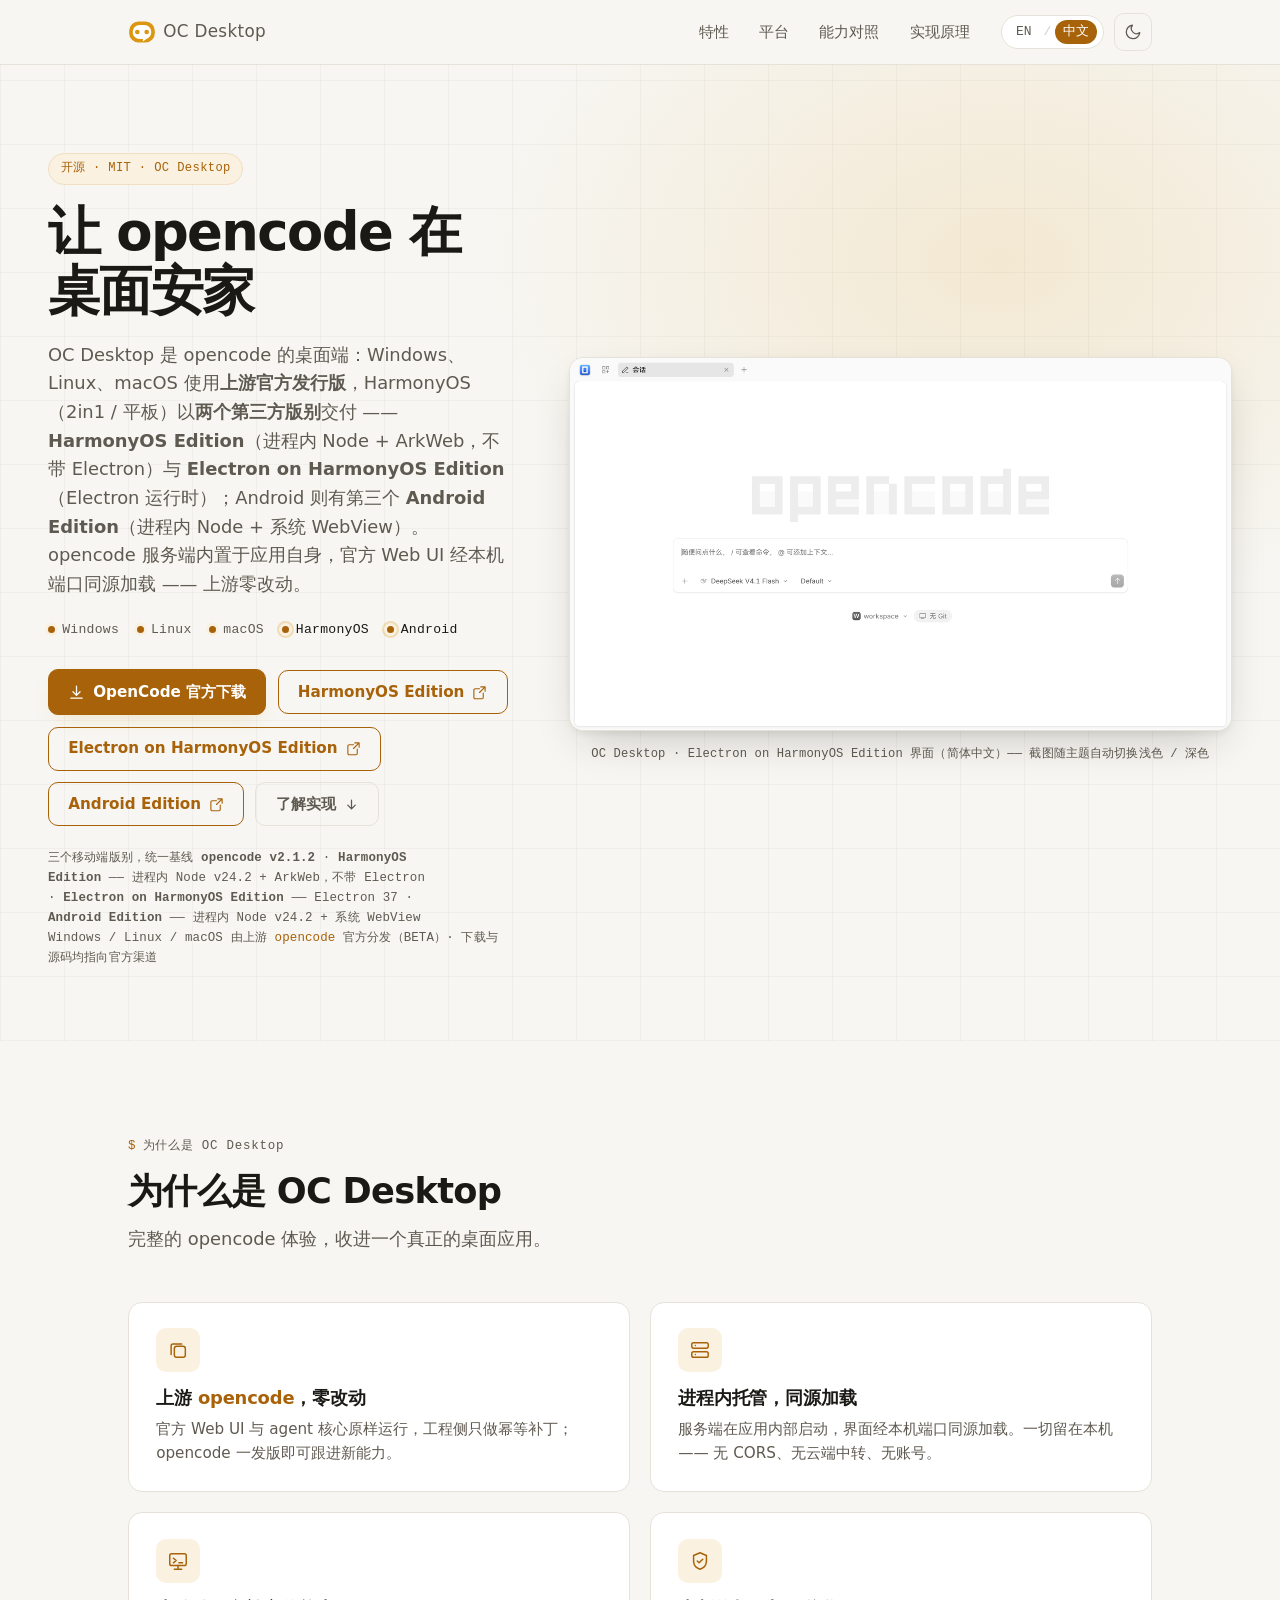
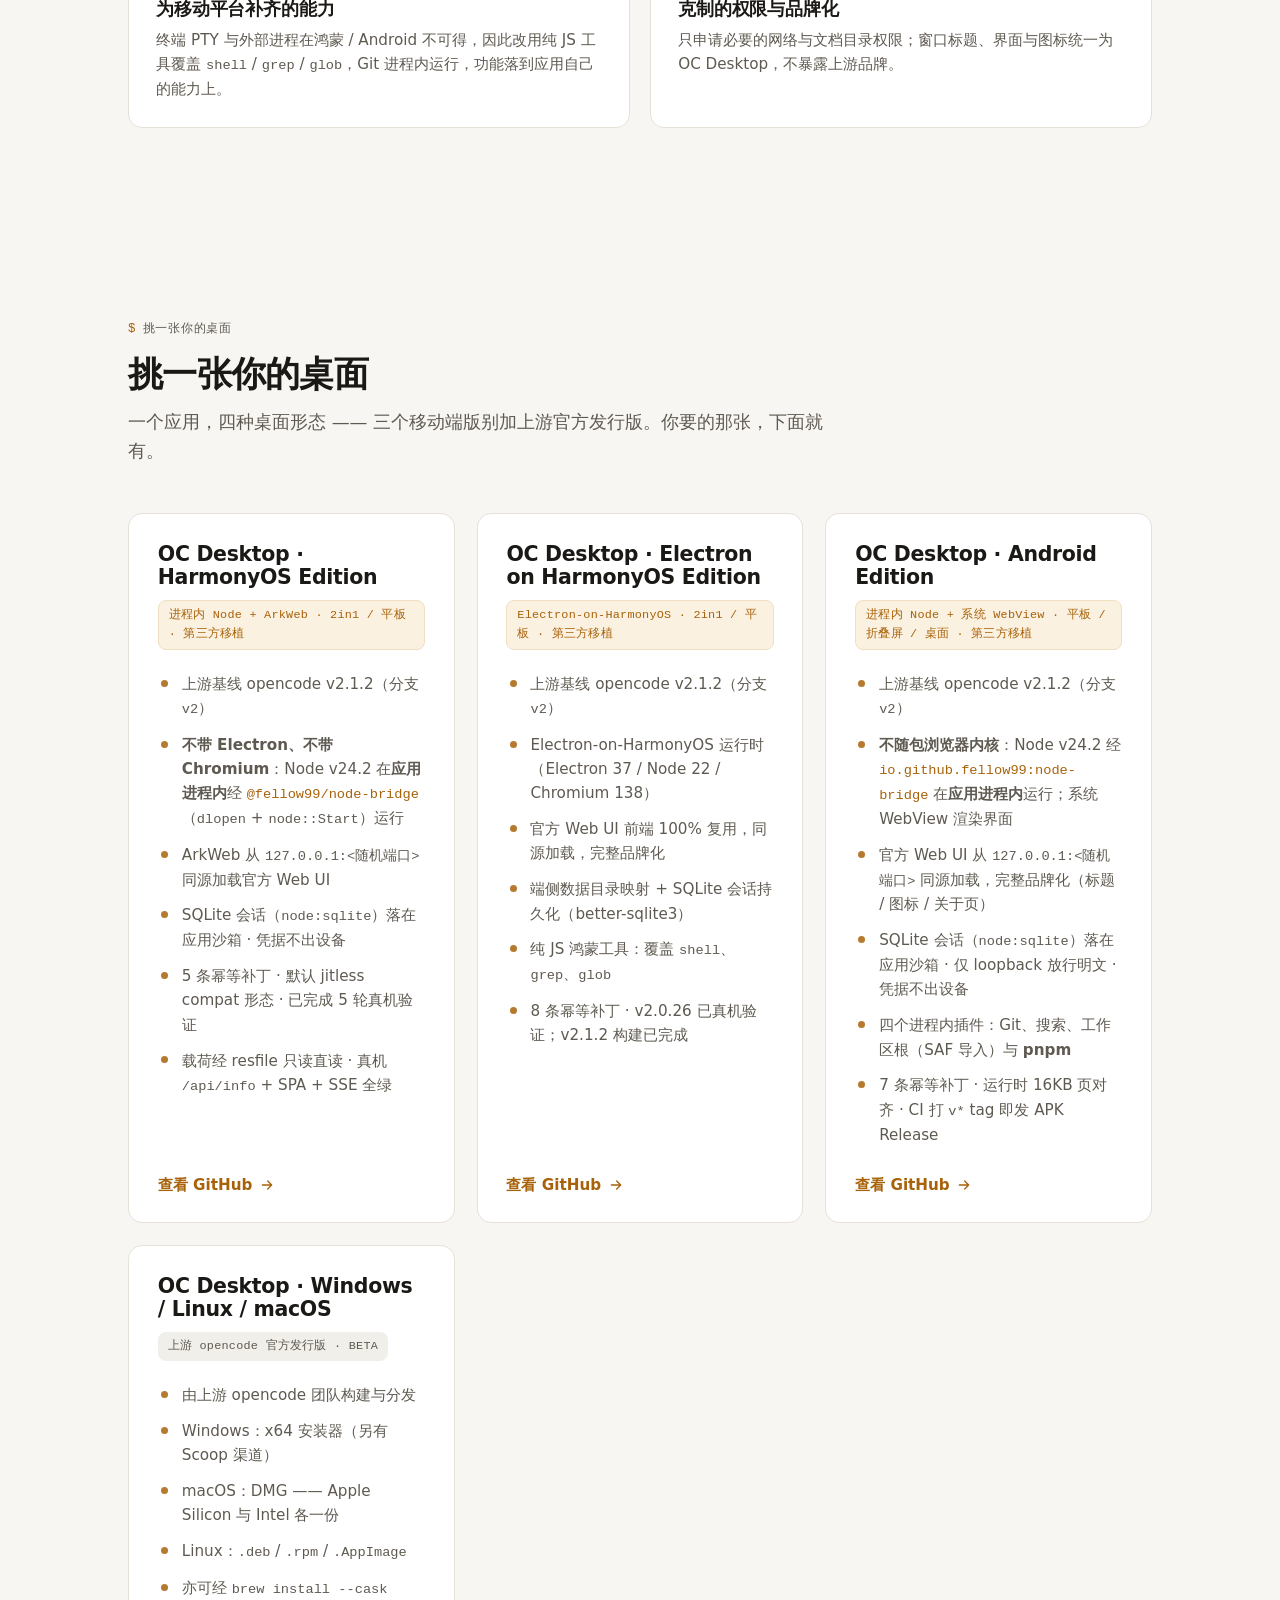
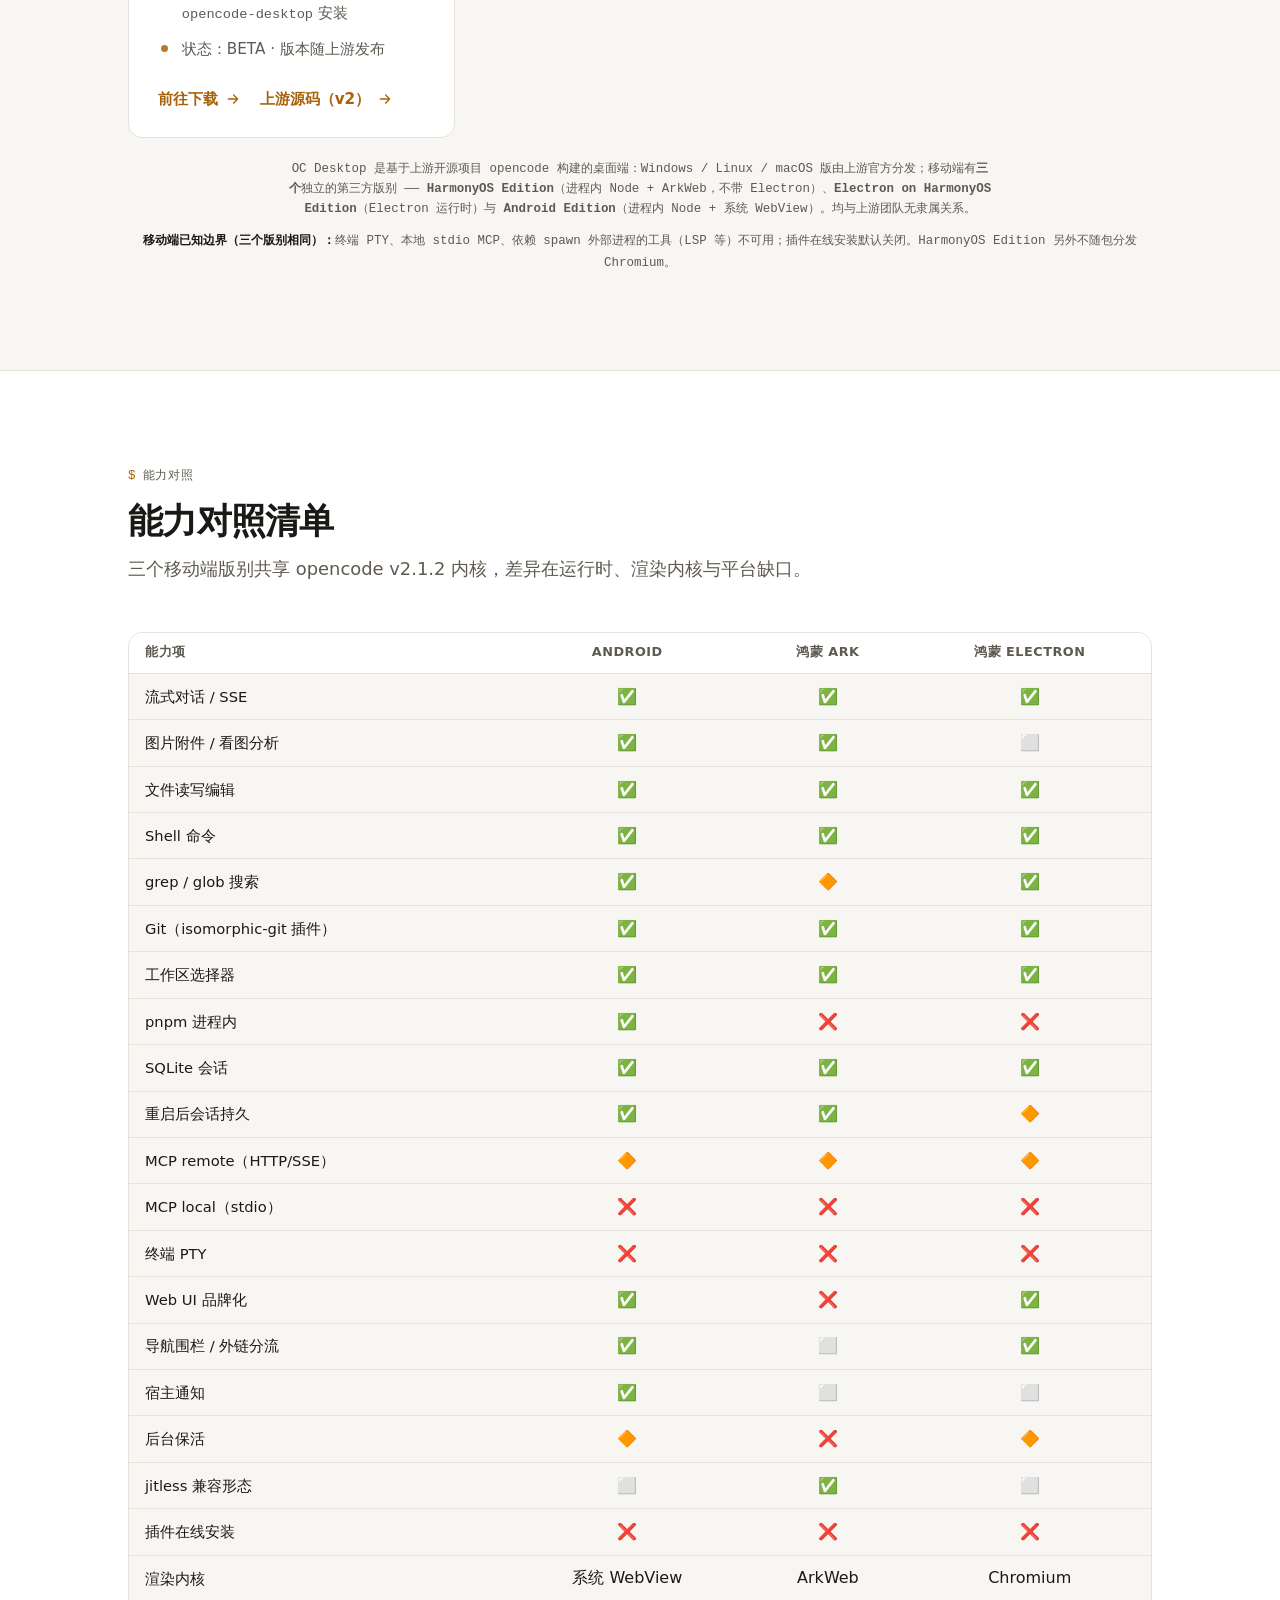
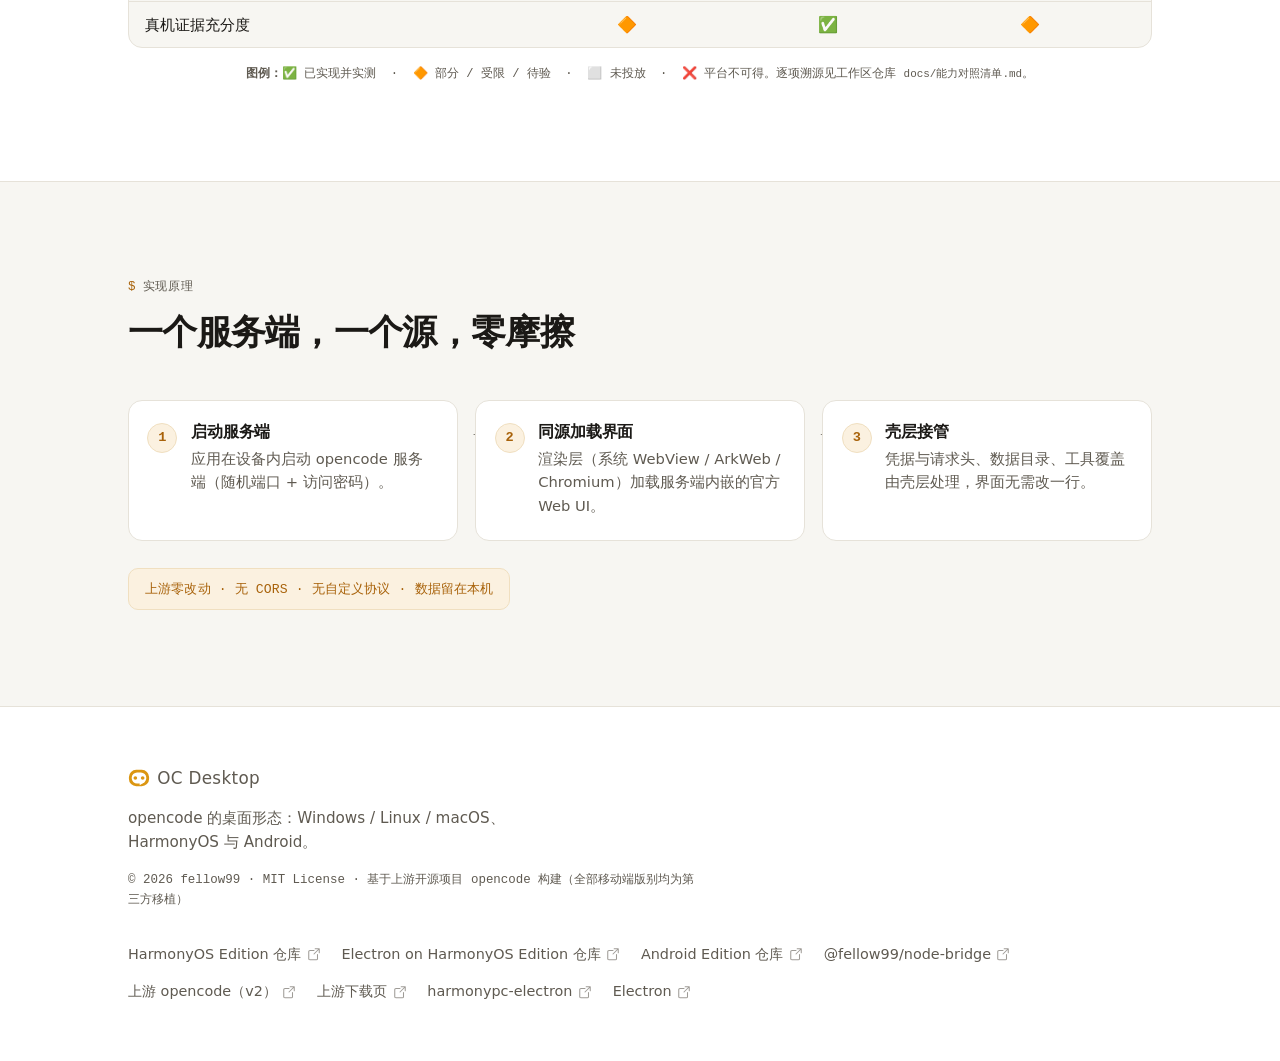
==== commit 953dd2df: "feat: 新增 Android Edition 与「能力对照清单」栏目，基线更新 v2.1.2 - 三移动版别口径：HarmonyOS / Electron on HarmonyOS / Andro" ====
--- a/index_zh.html
+++ b/index_zh.html
@@ -3,8 +3,8 @@
 <head>
   <meta charset="UTF-8" />
   <meta name="viewport" content="width=device-width, initial-scale=1.0" />
-  <title>OC Desktop —— opencode 的桌面端（含两个鸿蒙版别）</title>
-  <meta name="description" content="OC Desktop 是 opencode 的桌面端：Windows、Linux、macOS 使用上游官方发行版；鸿蒙端提供两个独立的第三方版别 —— HarmonyOS Edition（进程内 Node + ArkWeb，不带 Electron）与 Electron on HarmonyOS Edition（Electron 运行时）。服务端内置于应用，官方 Web UI 同源加载，上游零改动。" />
+  <title>OC Desktop —— opencode 的桌面端（鸿蒙双版别 + Android）</title>
+  <meta name="description" content="OC Desktop 是 opencode 的桌面端：Windows、Linux、macOS 使用上游官方发行版；鸿蒙端提供两个独立的第三方版别 —— HarmonyOS Edition（进程内 Node + ArkWeb，不带 Electron）与 Electron on HarmonyOS Edition（Electron 运行时），另有 Android Edition（进程内 Node + 系统 WebView）。服务端内置于应用，官方 Web UI 同源加载，上游零改动。" />
   <meta name="theme-color" media="(prefers-color-scheme: light)" content="#f7f6f2" />
   <meta name="theme-color" media="(prefers-color-scheme: dark)" content="#0c0b0a" />
   <script>
@@ -36,6 +36,7 @@
       <div class="nav-links">
         <a href="#features">特性</a>
         <a href="#platforms">平台</a>
+        <a href="#capabilities">能力对照</a>
         <a href="#how">实现原理</a>
       </div>
       <div class="nav-actions">
@@ -70,12 +71,13 @@
         <div class="hero-copy">
           <span class="eyebrow">开源 · MIT · OC Desktop</span>
           <h1>让 opencode 在桌面安家</h1>
-          <p class="lede">OC Desktop 是 opencode 的桌面端：Windows、Linux、macOS 使用<strong>上游官方发行版</strong>，HarmonyOS（2in1 / 平板）以<strong>两个第三方版别</strong>交付 —— <strong>HarmonyOS Edition</strong>（进程内 Node + ArkWeb，不带 Electron）与 <strong>Electron on HarmonyOS Edition</strong>（Electron 运行时）。opencode 服务端内置于应用自身，官方 Web UI 经本机端口同源加载 —— 上游零改动。</p>
+          <p class="lede">OC Desktop 是 opencode 的桌面端：Windows、Linux、macOS 使用<strong>上游官方发行版</strong>，HarmonyOS（2in1 / 平板）以<strong>两个第三方版别</strong>交付 —— <strong>HarmonyOS Edition</strong>（进程内 Node + ArkWeb，不带 Electron）与 <strong>Electron on HarmonyOS Edition</strong>（Electron 运行时）；Android 则有第三个 <strong>Android Edition</strong>（进程内 Node + 系统 WebView）。opencode 服务端内置于应用自身，官方 Web UI 经本机端口同源加载 —— 上游零改动。</p>
           <ul class="os-strip" aria-label="支持的桌面平台">
             <li class="os-chip"><span class="os-dot" aria-hidden="true"></span>Windows</li>
             <li class="os-chip"><span class="os-dot" aria-hidden="true"></span>Linux</li>
             <li class="os-chip"><span class="os-dot" aria-hidden="true"></span>macOS</li>
             <li class="os-chip is-ours"><span class="os-dot" aria-hidden="true"></span>HarmonyOS</li>
+            <li class="os-chip is-ours"><span class="os-dot" aria-hidden="true"></span>Android</li>
           </ul>
           <div class="cta-row">
             <a class="btn btn-primary" href="https://opencode.ai/zh/download" target="_blank" rel="noopener">
@@ -90,13 +92,17 @@
               Electron on HarmonyOS Edition
               <svg viewBox="0 0 24 24" width="15" height="15" fill="none" stroke="currentColor" stroke-width="1.8" stroke-linecap="round" stroke-linejoin="round" aria-hidden="true"><path d="M14 3h7v7M21 3l-9 9M18 13v7a2 2 0 0 1-2 2H5a2 2 0 0 1-2-2V8a2 2 0 0 1 2-2h7"></path></svg>
             </a>
+            <a class="btn btn-outline" href="https://github.com/fellow99/oc-desktop-android" target="_blank" rel="noopener">
+              Android Edition
+              <svg viewBox="0 0 24 24" width="15" height="15" fill="none" stroke="currentColor" stroke-width="1.8" stroke-linecap="round" stroke-linejoin="round" aria-hidden="true"><path d="M14 3h7v7M21 3l-9 9M18 13v7a2 2 0 0 1-2 2H5a2 2 0 0 1-2-2V8a2 2 0 0 1 2-2h7"></path></svg>
+            </a>
             <a class="btn btn-ghost" href="#how">
               了解实现
               <svg viewBox="0 0 24 24" width="15" height="15" fill="none" stroke="currentColor" stroke-width="2" stroke-linecap="round" stroke-linejoin="round" aria-hidden="true"><path d="M12 5v14M6 13l6 6 6-6"></path></svg>
             </a>
           </div>
           <p class="trust">
-            鸿蒙端有<strong>两个</strong>版别 · <strong>HarmonyOS Edition</strong> v2.0.26 —— 进程内 Node v24.2.0 + ArkWeb，不带 Electron（已构建未签名 · 待真机）· <strong>Electron on HarmonyOS Edition</strong> v2.0.26 —— Electron 37，签名 HAP
+            三个移动端版别，统一基线 <strong>opencode v2.1.2</strong> · <strong>HarmonyOS Edition</strong> —— 进程内 Node v24.2 + ArkWeb，不带 Electron · <strong>Electron on HarmonyOS Edition</strong> —— Electron 37 · <strong>Android Edition</strong> —— 进程内 Node v24.2 + 系统 WebView
             <br>
             Windows / Linux / macOS 由上游 <a href="https://github.com/anomalyco/opencode/tree/v2" target="_blank" rel="noopener">opencode</a> 官方分发（BETA）· 下载与源码均指向官方渠道
           </p>
@@ -142,8 +148,8 @@
             <span class="icon">
               <svg viewBox="0 0 24 24" width="22" height="22" fill="none" stroke="currentColor" stroke-width="1.6" stroke-linecap="round" stroke-linejoin="round" aria-hidden="true"><rect x="3" y="4" width="18" height="13" rx="2"></rect><path d="M7 9l3 2.5L7 14M13 14h4"></path><path d="M12 17v3M8 21h8"></path></svg>
             </span>
-            <h3>为鸿蒙补齐的能力</h3>
-            <p>终端 PTY 与外部进程在鸿蒙不可得，因此改用纯 JS 工具覆盖 <code>shell</code> / <code>grep</code> / <code>glob</code>，功能落到应用自己的能力上。</p>
+            <h3>为移动平台补齐的能力</h3>
+            <p>终端 PTY 与外部进程在鸿蒙 / Android 不可得，因此改用纯 JS 工具覆盖 <code>shell</code> / <code>grep</code> / <code>glob</code>，Git 进程内运行，功能落到应用自己的能力上。</p>
           </article>
 
           <article class="feature-card">
@@ -163,7 +169,7 @@
         <p class="section-eyebrow">挑一张你的桌面</p>
         <div class="section-head">
           <h2>挑一张你的桌面</h2>
-          <p class="section-lede">一个应用，四种桌面形态。你要的那张，下面就有。</p>
+          <p class="section-lede">一个应用，四种桌面形态 —— 三个移动端版别加上游官方发行版。你要的那张，下面就有。</p>
         </div>
 
         <div class="platform-grid">
@@ -173,11 +179,12 @@
               <span class="platform-tag">进程内 Node + ArkWeb · 2in1 / 平板 · 第三方移植</span>
             </div>
             <ul class="bullet-list">
-              <li>上游基线 opencode v2.0.26（分支 <code>v2</code>）</li>
-              <li><strong>不带 Electron、不带 Chromium</strong>：Node v24.2.0 在<strong>应用进程内</strong>经 <a href="https://github.com/fellow99/ohos-node-bridge" target="_blank" rel="noopener"><code>@fellow99/node-bridge</code></a>（<code>dlopen</code> + <code>node::Start</code>）运行</li>
+              <li>上游基线 opencode v2.1.2（分支 <code>v2</code>）</li>
+              <li><strong>不带 Electron、不带 Chromium</strong>：Node v24.2 在<strong>应用进程内</strong>经 <a href="https://github.com/fellow99/ohos-node-bridge" target="_blank" rel="noopener"><code>@fellow99/node-bridge</code></a>（<code>dlopen</code> + <code>node::Start</code>）运行</li>
               <li>ArkWeb 从 <code>127.0.0.1:&lt;随机端口&gt;</code> 同源加载官方 Web UI</li>
               <li>SQLite 会话（<code>node:sqlite</code>）落在应用沙箱 · 凭据不出设备</li>
-              <li>已构建并在 host 侧验证：载荷 43 文件 / 62.3 MB、未签名 HAP 111 MB、<code>/api/info</code> + SPA + SSE 全绿 · 待真机</li>
+              <li>5 条幂等补丁 · 默认 jitless compat 形态 · 已完成 5 轮真机验证</li>
+              <li>载荷经 resfile 只读直读 · 真机 <code>/api/info</code> + SPA + SSE 全绿</li>
             </ul>
             <div class="platform-actions">
               <a class="repo-link" href="https://github.com/fellow99/oc-desktop-ark" target="_blank" rel="noopener">
@@ -193,15 +200,36 @@
               <span class="platform-tag">Electron-on-HarmonyOS · 2in1 / 平板 · 第三方移植</span>
             </div>
             <ul class="bullet-list">
-              <li>上游基线 opencode v2.0.26（分支 <code>v2</code>）</li>
+              <li>上游基线 opencode v2.1.2（分支 <code>v2</code>）</li>
               <li>Electron-on-HarmonyOS 运行时（Electron 37 / Node 22 / Chromium 138）</li>
-              <li>官方 Web UI 前端 100% 复用，同源加载</li>
-              <li>端侧数据目录映射 + SQLite 会话持久化</li>
+              <li>官方 Web UI 前端 100% 复用，同源加载，完整品牌化</li>
+              <li>端侧数据目录映射 + SQLite 会话持久化（better-sqlite3）</li>
               <li>纯 JS 鸿蒙工具：覆盖 <code>shell</code>、<code>grep</code>、<code>glob</code></li>
-              <li>签名 HAP · 已构建、签名，并在真机完成安装启动与基本流程验证（v2.0.26）</li>
+              <li>8 条幂等补丁 · v2.0.26 已真机验证；v2.1.2 构建已完成</li>
             </ul>
             <div class="platform-actions">
               <a class="repo-link" href="https://github.com/fellow99/oc-desktop-hos" target="_blank" rel="noopener">
+                查看 GitHub
+                <svg viewBox="0 0 24 24" width="16" height="16" fill="none" stroke="currentColor" stroke-width="2" stroke-linecap="round" stroke-linejoin="round" aria-hidden="true"><path d="M5 12h14M13 6l6 6-6 6"></path></svg>
+              </a>
+            </div>
+          </article>
+
+          <article class="platform-card is-ours">
+            <div class="platform-head">
+              <h3>OC Desktop · Android Edition</h3>
+              <span class="platform-tag">进程内 Node + 系统 WebView · 平板 / 折叠屏 / 桌面 · 第三方移植</span>
+            </div>
+            <ul class="bullet-list">
+              <li>上游基线 opencode v2.1.2（分支 <code>v2</code>）</li>
+              <li><strong>不随包浏览器内核</strong>：Node v24.2 经 <a href="https://github.com/fellow99/ohos-node-bridge" target="_blank" rel="noopener"><code>io.github.fellow99:node-bridge</code></a> 在<strong>应用进程内</strong>运行；系统 WebView 渲染界面</li>
+              <li>官方 Web UI 从 <code>127.0.0.1:&lt;随机端口&gt;</code> 同源加载，完整品牌化（标题 / 图标 / 关于页）</li>
+              <li>SQLite 会话（<code>node:sqlite</code>）落在应用沙箱 · 仅 loopback 放行明文 · 凭据不出设备</li>
+              <li>四个进程内插件：Git、搜索、工作区根（SAF 导入）与 <strong>pnpm</strong></li>
+              <li>7 条幂等补丁 · 运行时 16KB 页对齐 · CI 打 <code>v*</code> tag 即发 APK Release</li>
+            </ul>
+            <div class="platform-actions">
+              <a class="repo-link" href="https://github.com/fellow99/oc-desktop-android" target="_blank" rel="noopener">
                 查看 GitHub
                 <svg viewBox="0 0 24 24" width="16" height="16" fill="none" stroke="currentColor" stroke-width="2" stroke-linecap="round" stroke-linejoin="round" aria-hidden="true"><path d="M5 12h14M13 6l6 6-6 6"></path></svg>
               </a>
@@ -234,8 +262,50 @@
           </article>
         </div>
 
-        <p class="disclaimer">OC Desktop 是基于上游开源项目 opencode 构建的桌面端：Windows / Linux / macOS 版由上游官方分发；鸿蒙端有<strong>两个</strong>独立的第三方版别 —— <strong>HarmonyOS Edition</strong>（进程内 Node + ArkWeb，不带 Electron）与 <strong>Electron on HarmonyOS Edition</strong>（Electron 运行时）。均与上游团队无隶属关系。</p>
-        <p class="limits"><strong>鸿蒙端已知边界（两个版别相同）：</strong>终端 PTY、依赖外部进程的工具（LSP / MCP / git）在本平台不可用；插件在线安装默认关闭。HarmonyOS Edition 另外不随包分发 Chromium。</p>
+        <p class="disclaimer">OC Desktop 是基于上游开源项目 opencode 构建的桌面端：Windows / Linux / macOS 版由上游官方分发；移动端有<strong>三个</strong>独立的第三方版别 —— <strong>HarmonyOS Edition</strong>（进程内 Node + ArkWeb，不带 Electron）、<strong>Electron on HarmonyOS Edition</strong>（Electron 运行时）与 <strong>Android Edition</strong>（进程内 Node + 系统 WebView）。均与上游团队无隶属关系。</p>
+        <p class="limits"><strong>移动端已知边界（三个版别相同）：</strong>终端 PTY、本地 stdio MCP、依赖 spawn 外部进程的工具（LSP 等）不可用；插件在线安装默认关闭。HarmonyOS Edition 另外不随包分发 Chromium。</p>
+      </div>
+    </section>
+
+    <!-- ========================== CAPABILITIES ========================== -->
+    <section id="capabilities" class="section section-alt">
+      <div class="container">
+        <p class="section-eyebrow">能力对照</p>
+        <div class="section-head">
+          <h2>能力对照清单</h2>
+          <p class="section-lede">三个移动端版别共享 opencode v2.1.2 内核，差异在运行时、渲染内核与平台缺口。</p>
+        </div>
+        <div class="table-wrap">
+          <table class="cap-table">
+            <thead>
+              <tr><th>能力项</th><th>Android</th><th>鸿蒙 Ark</th><th>鸿蒙 Electron</th></tr>
+            </thead>
+            <tbody>
+              <tr><td>流式对话 / SSE</td><td>✅</td><td>✅</td><td>✅</td></tr>
+              <tr><td>图片附件 / 看图分析</td><td>✅</td><td>✅</td><td>⬜</td></tr>
+              <tr><td>文件读写编辑</td><td>✅</td><td>✅</td><td>✅</td></tr>
+              <tr><td>Shell 命令</td><td>✅</td><td>✅</td><td>✅</td></tr>
+              <tr><td>grep / glob 搜索</td><td>✅</td><td>🔶</td><td>✅</td></tr>
+              <tr><td>Git（isomorphic-git 插件）</td><td>✅</td><td>✅</td><td>✅</td></tr>
+              <tr><td>工作区选择器</td><td>✅</td><td>✅</td><td>✅</td></tr>
+              <tr><td>pnpm 进程内</td><td>✅</td><td>❌</td><td>❌</td></tr>
+              <tr><td>SQLite 会话</td><td>✅</td><td>✅</td><td>✅</td></tr>
+              <tr><td>重启后会话持久</td><td>✅</td><td>✅</td><td>🔶</td></tr>
+              <tr><td>MCP remote（HTTP/SSE）</td><td>🔶</td><td>🔶</td><td>🔶</td></tr>
+              <tr><td>MCP local（stdio）</td><td>❌</td><td>❌</td><td>❌</td></tr>
+              <tr><td>终端 PTY</td><td>❌</td><td>❌</td><td>❌</td></tr>
+              <tr><td>Web UI 品牌化</td><td>✅</td><td>❌</td><td>✅</td></tr>
+              <tr><td>导航围栏 / 外链分流</td><td>✅</td><td>⬜</td><td>✅</td></tr>
+              <tr><td>宿主通知</td><td>✅</td><td>⬜</td><td>⬜</td></tr>
+              <tr><td>后台保活</td><td>🔶</td><td>❌</td><td>🔶</td></tr>
+              <tr><td>jitless 兼容形态</td><td>⬜</td><td>✅</td><td>⬜</td></tr>
+              <tr><td>插件在线安装</td><td>❌</td><td>❌</td><td>❌</td></tr>
+              <tr><td>渲染内核</td><td>系统 WebView</td><td>ArkWeb</td><td>Chromium</td></tr>
+              <tr><td>真机证据充分度</td><td>🔶</td><td>✅</td><td>🔶</td></tr>
+            </tbody>
+          </table>
+        </div>
+        <p class="cap-legend"><strong>图例：</strong>✅ 已实现并实测 &nbsp;·&nbsp; 🔶 部分 / 受限 / 待验 &nbsp;·&nbsp; ⬜ 未投放 &nbsp;·&nbsp; ❌ 平台不可得。逐项溯源见工作区仓库 <code>docs/能力对照清单.md</code>。</p>
       </div>
     </section>
 
@@ -259,7 +329,7 @@
             <span class="step-num" aria-hidden="true">2</span>
             <div>
               <h3>同源加载界面</h3>
-              <p>渲染层（ArkWeb / Chromium）加载服务端内嵌的官方 Web UI。</p>
+              <p>渲染层（系统 WebView / ArkWeb / Chromium）加载服务端内嵌的官方 Web UI。</p>
             </div>
           </li>
           <li class="step">
@@ -281,8 +351,8 @@
     <div class="container footer-grid">
       <div class="footer-left">
         <div class="footer-brand"><img src="images/logo.svg" alt="OC Desktop" class="brand-logo footer-brand-logo" /><span class="brand-suffix">OC Desktop</span></div>
-        <p class="footer-one-liner">opencode 的桌面形态：Windows / Linux / macOS 与 HarmonyOS。</p>
-        <p class="footer-copy">&copy; 2026 fellow99 · MIT License · 基于上游开源项目 opencode 构建（两个鸿蒙版别均为第三方移植）</p>
+        <p class="footer-one-liner">opencode 的桌面形态：Windows / Linux / macOS、HarmonyOS 与 Android。</p>
+        <p class="footer-copy">&copy; 2026 fellow99 · MIT License · 基于上游开源项目 opencode 构建（全部移动端版别均为第三方移植）</p>
       </div>
       <nav class="footer-links" aria-label="页脚">
         <a href="https://github.com/fellow99/oc-desktop-ark" target="_blank" rel="noopener">
@@ -293,6 +363,10 @@
           Electron on HarmonyOS Edition 仓库
           <svg class="ext" viewBox="0 0 24 24" width="14" height="14" fill="none" stroke="currentColor" stroke-width="1.8" stroke-linecap="round" stroke-linejoin="round" aria-hidden="true"><path d="M14 3h7v7M21 3l-9 9M18 13v7a2 2 0 0 1-2 2H5a2 2 0 0 1-2-2V8a2 2 0 0 1 2-2h7"></path></svg>
         </a>
+        <a href="https://github.com/fellow99/oc-desktop-android" target="_blank" rel="noopener">
+          Android Edition 仓库
+          <svg class="ext" viewBox="0 0 24 24" width="14" height="14" fill="none" stroke="currentColor" stroke-width="1.8" stroke-linecap="round" stroke-linejoin="round" aria-hidden="true"><path d="M14 3h7v7M21 3l-9 9M18 13v7a2 2 0 0 1-2 2H5a2 2 0 0 1-2-2V8a2 2 0 0 1 2-2h7"></path></svg>
+        </a>
         <a href="https://github.com/fellow99/ohos-node-bridge" target="_blank" rel="noopener">
           @fellow99/node-bridge
           <svg class="ext" viewBox="0 0 24 24" width="14" height="14" fill="none" stroke="currentColor" stroke-width="1.8" stroke-linecap="round" stroke-linejoin="round" aria-hidden="true"><path d="M14 3h7v7M21 3l-9 9M18 13v7a2 2 0 0 1-2 2H5a2 2 0 0 1-2-2V8a2 2 0 0 1 2-2h7"></path></svg>
--- a/style.css
+++ b/style.css
@@ -537,6 +537,66 @@
   text-underline-offset: 3px;
 }
 
+/* ----------------------------------------------------------- capability */
+.section-alt {
+  background: var(--surface);
+  border-top: 1px solid var(--hairline);
+  border-bottom: 1px solid var(--hairline);
+}
+.table-wrap {
+  overflow-x: auto;
+  border: 1px solid var(--hairline);
+  border-radius: var(--radius-lg);
+  background: var(--bg);
+}
+.cap-table {
+  width: 100%;
+  border-collapse: collapse;
+  font-size: 0.92rem;
+  min-width: 480px;
+}
+.cap-table th,
+.cap-table td {
+  padding: 0.62rem 1rem;
+  text-align: left;
+  border-bottom: 1px solid var(--hairline);
+  white-space: nowrap;
+}
+.cap-table th:first-child,
+.cap-table td:first-child {
+  white-space: normal;
+}
+.cap-table thead th {
+  font-size: 0.8rem;
+  letter-spacing: 0.04em;
+  text-transform: uppercase;
+  color: var(--muted);
+  background: var(--surface);
+  position: sticky;
+  top: 0;
+}
+.cap-table tbody tr:last-child td {
+  border-bottom: none;
+}
+.cap-table tbody tr:hover {
+  background: var(--accent-soft);
+}
+.cap-table td:not(:first-child) {
+  text-align: center;
+  font-size: 1rem;
+}
+.cap-table th:not(:first-child) {
+  text-align: center;
+}
+.cap-legend {
+  margin-top: 1rem;
+  text-align: center;
+  font-family: var(--font-mono);
+  font-size: 0.76rem;
+  line-height: 1.7;
+  color: var(--muted);
+}
+
 /* supported-platform strip — the "four desktops" emphasis under the lede */
 .os-strip {
   display: flex;
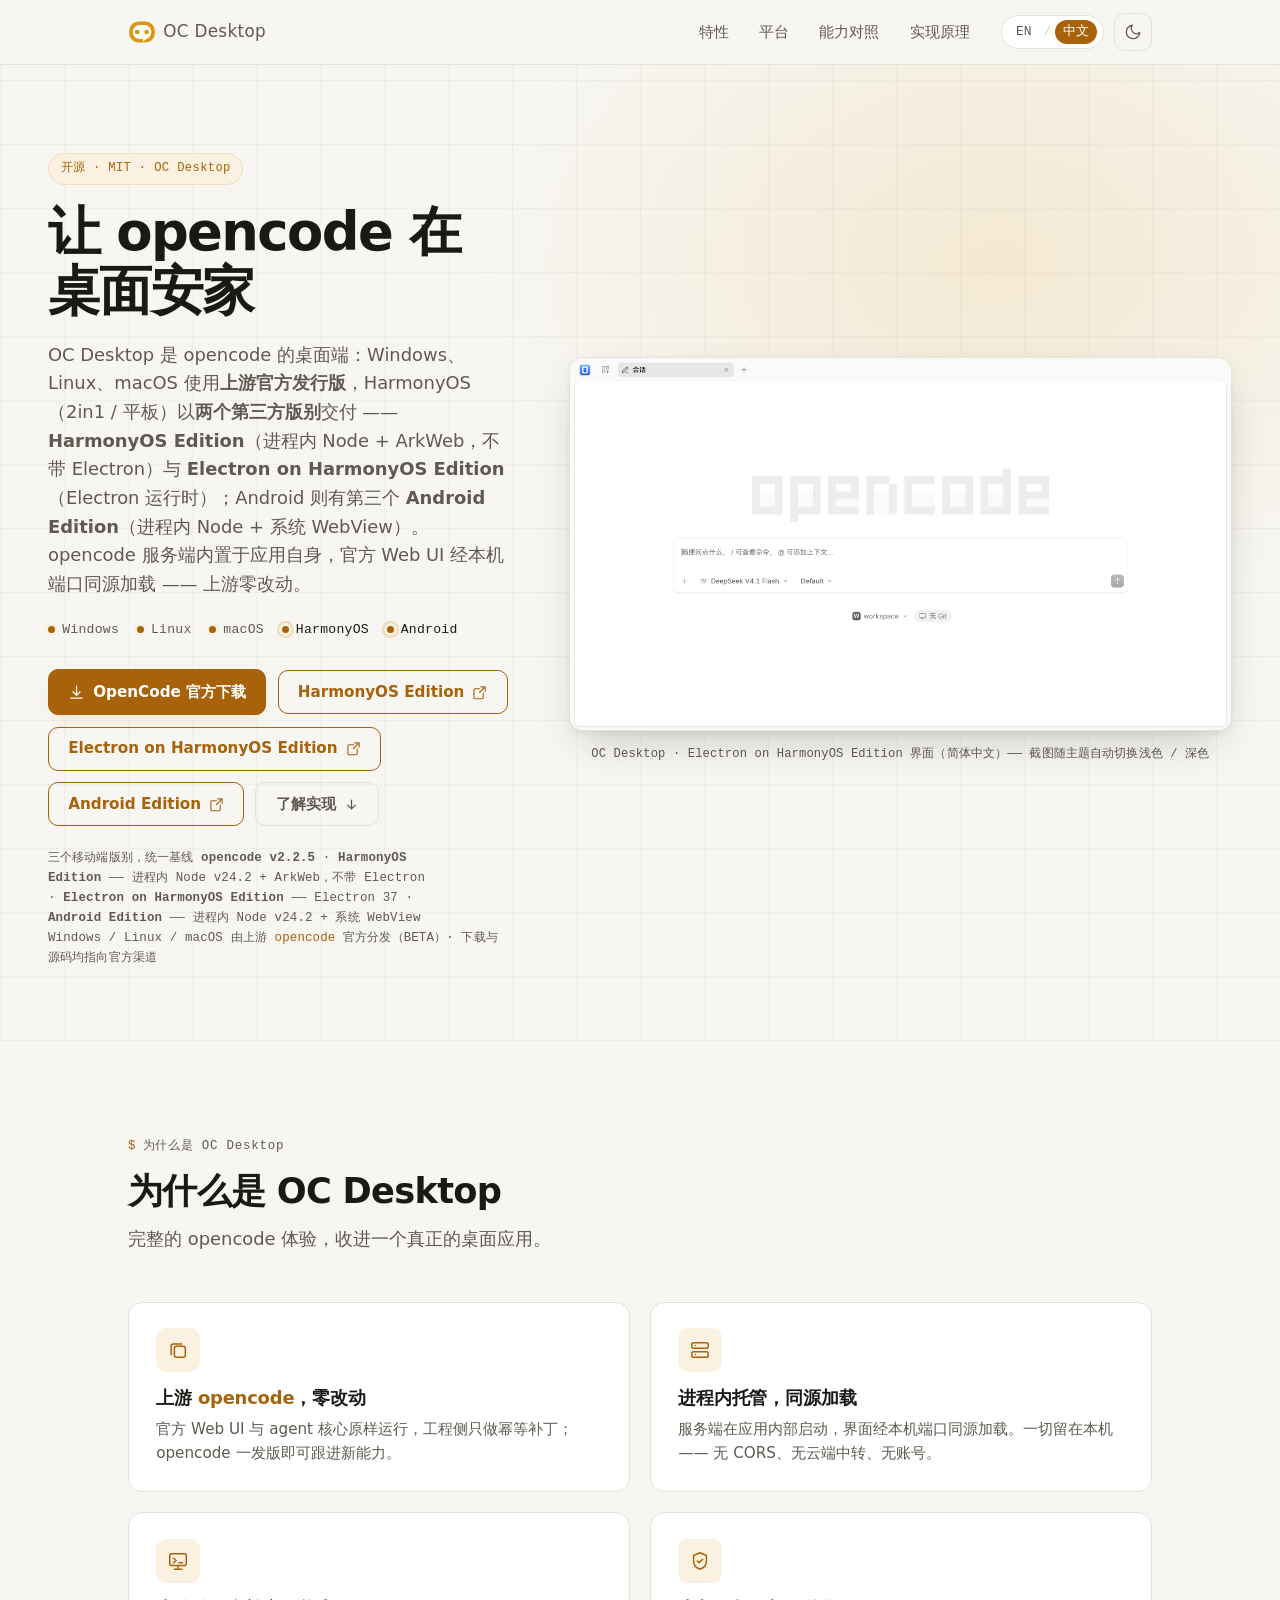
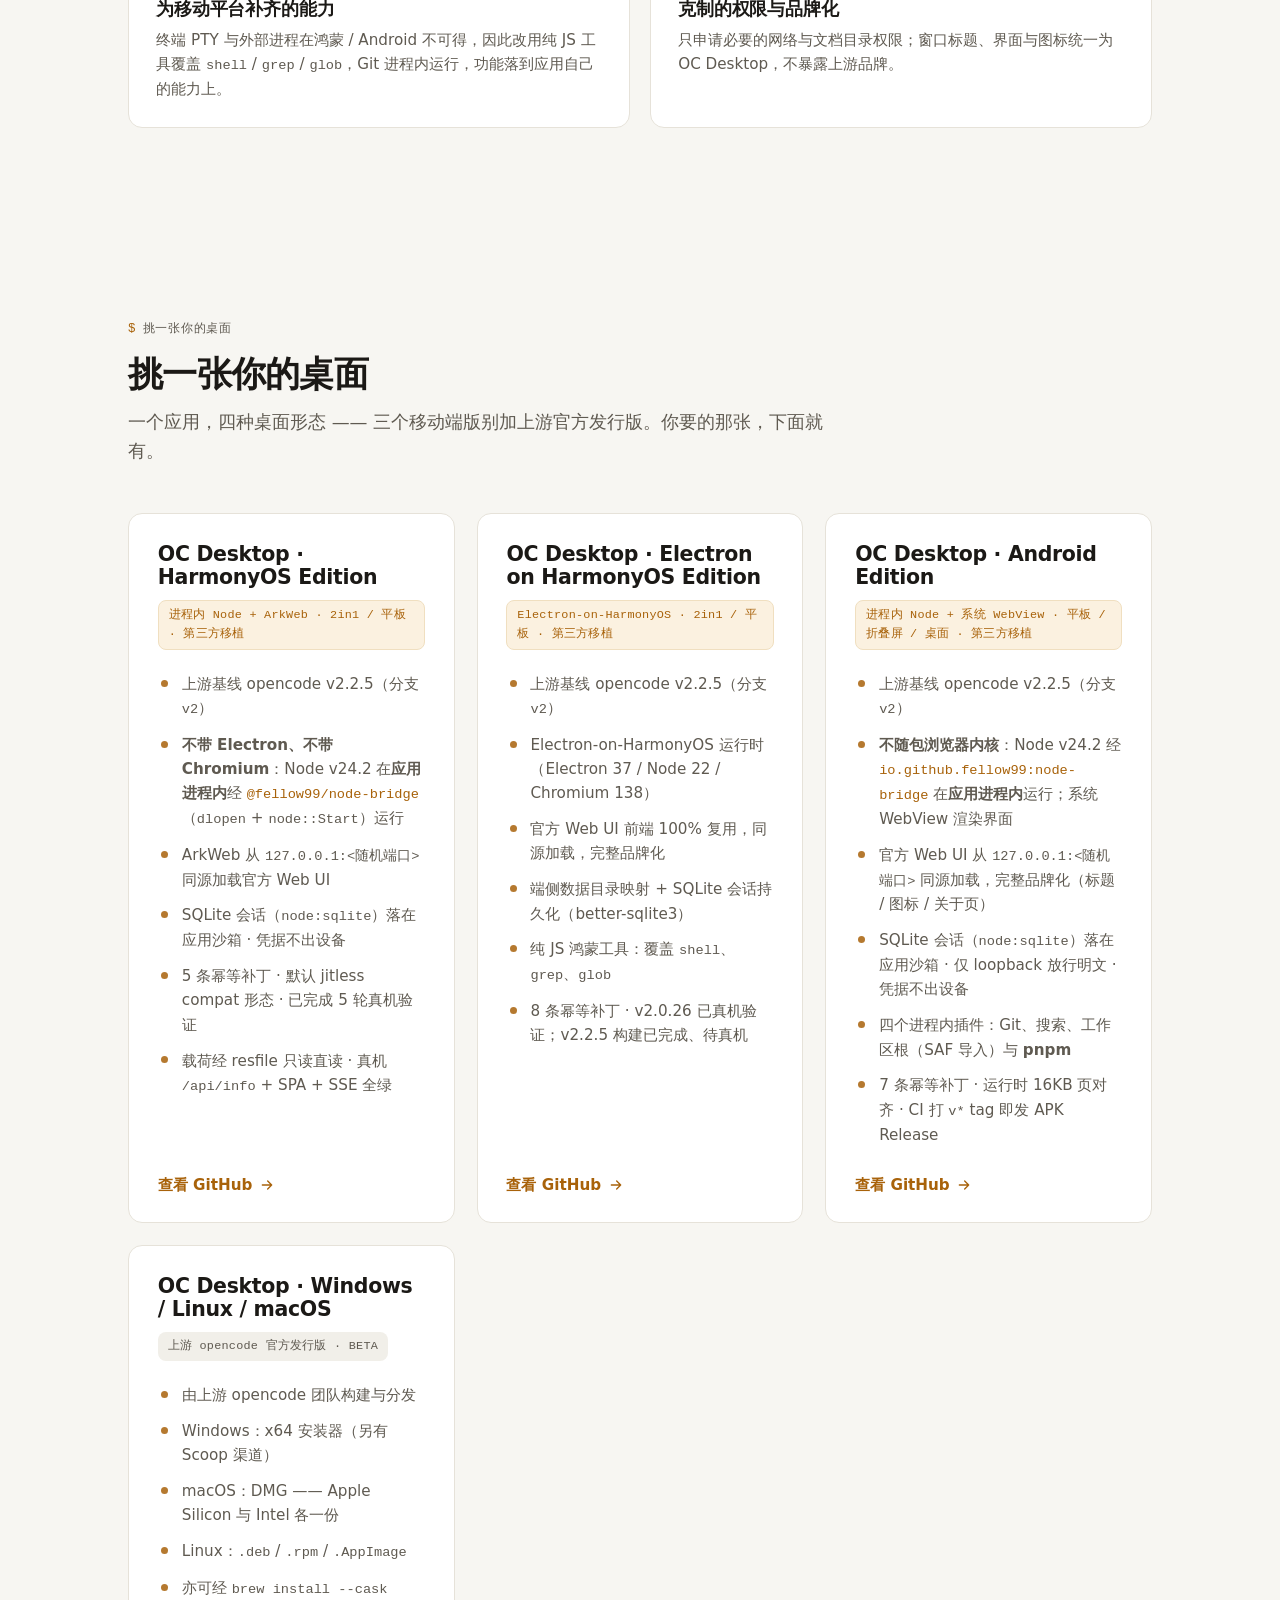
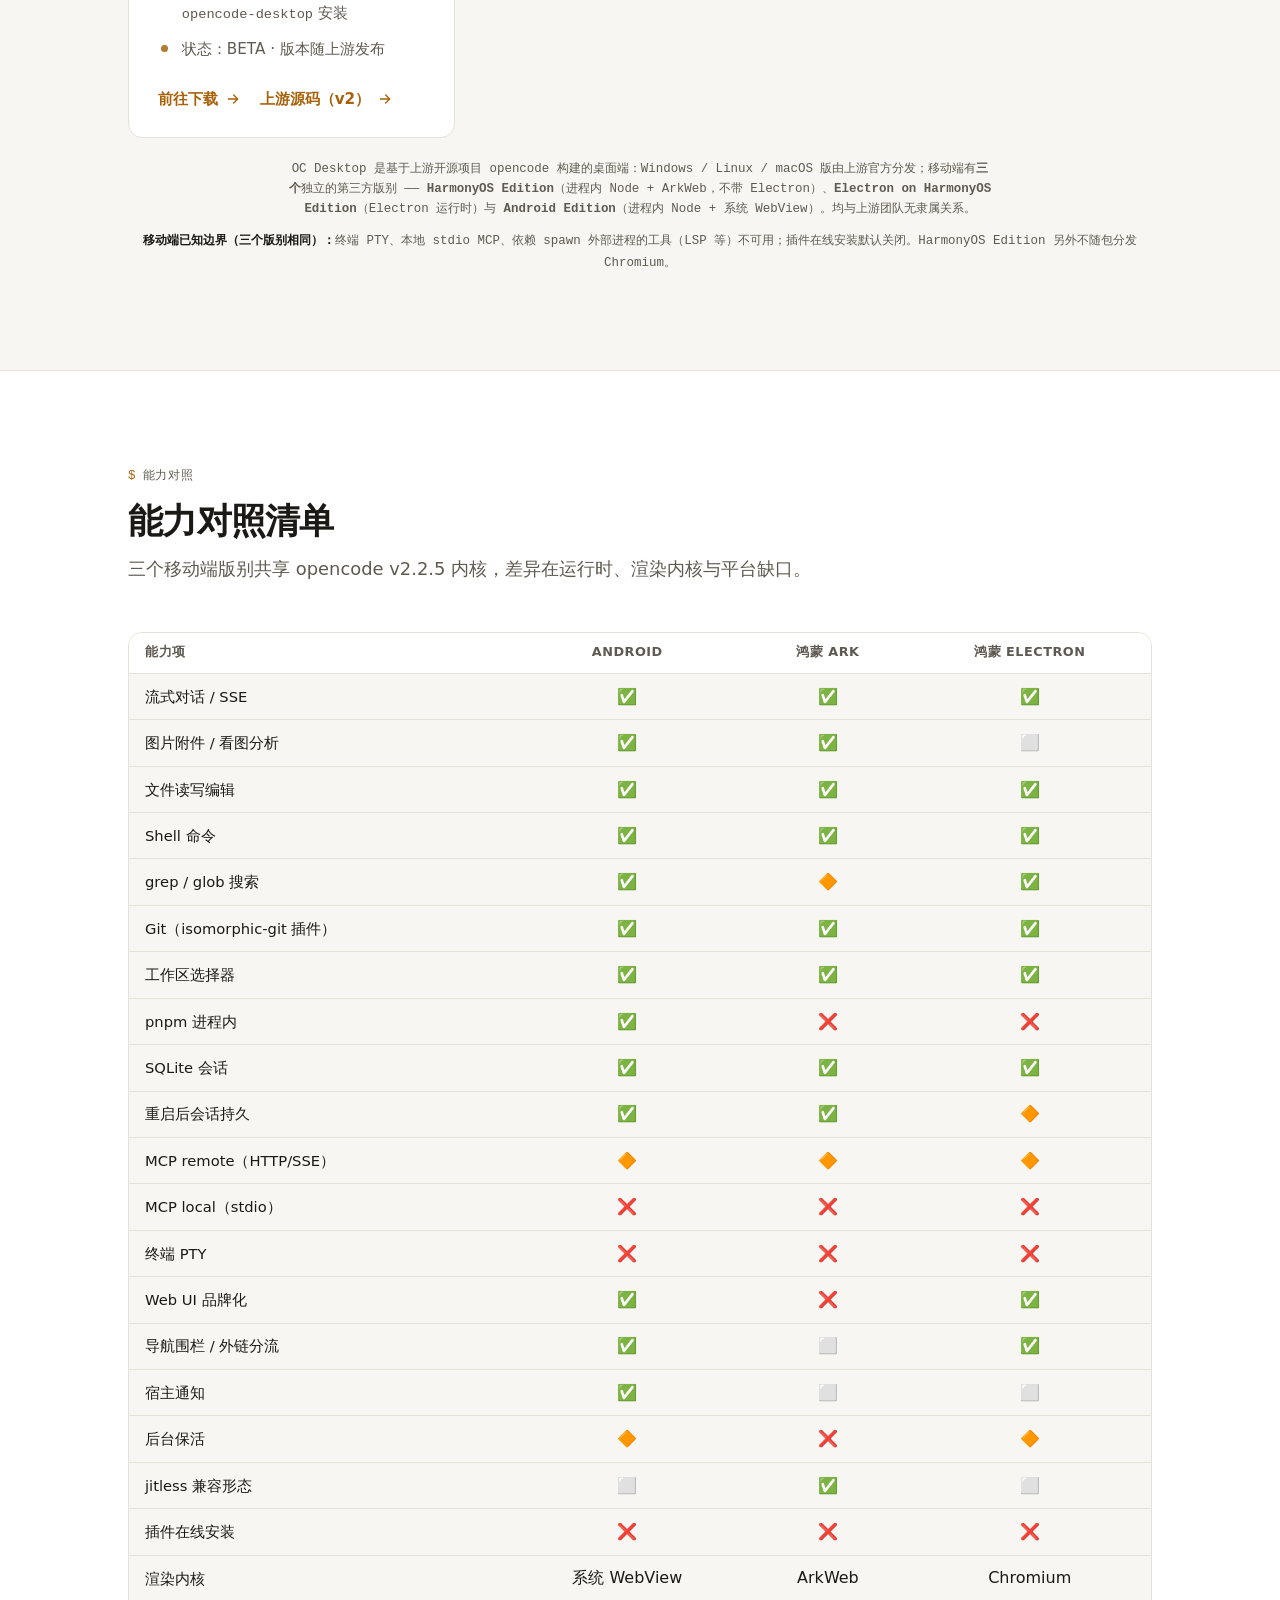
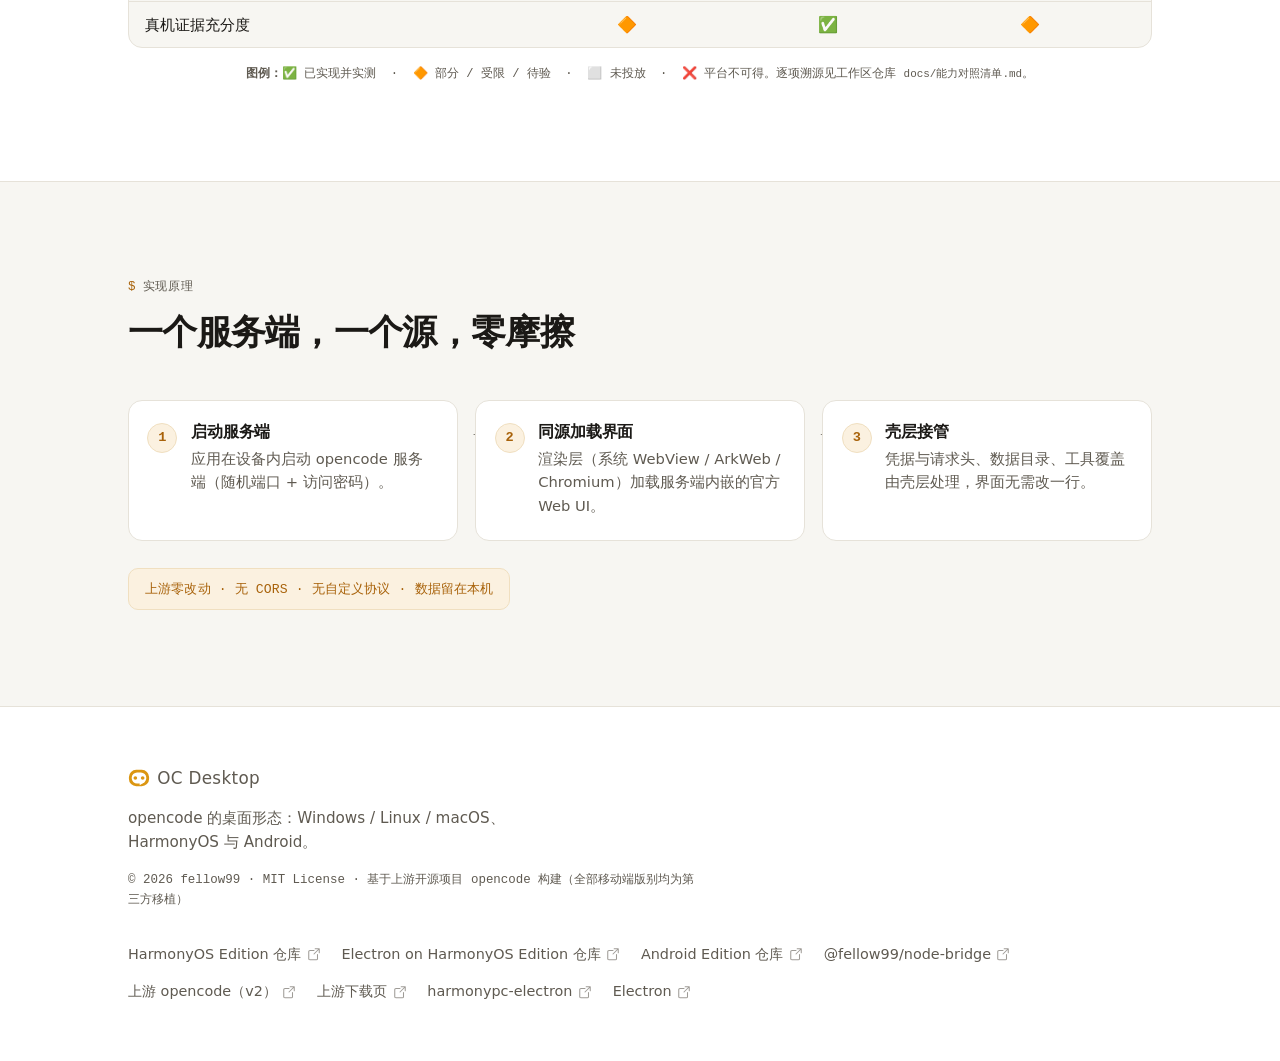
==== commit 38dcd0eb: "docs: update site to opencode baseline v2.2.5 - hero/edition/baseline anchors v2.1.2 -> v2.2.5 (en +" ====
--- a/index_zh.html
+++ b/index_zh.html
@@ -102,7 +102,7 @@
             </a>
           </div>
           <p class="trust">
-            三个移动端版别，统一基线 <strong>opencode v2.1.2</strong> · <strong>HarmonyOS Edition</strong> —— 进程内 Node v24.2 + ArkWeb，不带 Electron · <strong>Electron on HarmonyOS Edition</strong> —— Electron 37 · <strong>Android Edition</strong> —— 进程内 Node v24.2 + 系统 WebView
+            三个移动端版别，统一基线 <strong>opencode v2.2.5</strong> · <strong>HarmonyOS Edition</strong> —— 进程内 Node v24.2 + ArkWeb，不带 Electron · <strong>Electron on HarmonyOS Edition</strong> —— Electron 37 · <strong>Android Edition</strong> —— 进程内 Node v24.2 + 系统 WebView
             <br>
             Windows / Linux / macOS 由上游 <a href="https://github.com/anomalyco/opencode/tree/v2" target="_blank" rel="noopener">opencode</a> 官方分发（BETA）· 下载与源码均指向官方渠道
           </p>
@@ -179,7 +179,7 @@
               <span class="platform-tag">进程内 Node + ArkWeb · 2in1 / 平板 · 第三方移植</span>
             </div>
             <ul class="bullet-list">
-              <li>上游基线 opencode v2.1.2（分支 <code>v2</code>）</li>
+              <li>上游基线 opencode v2.2.5（分支 <code>v2</code>）</li>
               <li><strong>不带 Electron、不带 Chromium</strong>：Node v24.2 在<strong>应用进程内</strong>经 <a href="https://github.com/fellow99/ohos-node-bridge" target="_blank" rel="noopener"><code>@fellow99/node-bridge</code></a>（<code>dlopen</code> + <code>node::Start</code>）运行</li>
               <li>ArkWeb 从 <code>127.0.0.1:&lt;随机端口&gt;</code> 同源加载官方 Web UI</li>
               <li>SQLite 会话（<code>node:sqlite</code>）落在应用沙箱 · 凭据不出设备</li>
@@ -200,12 +200,12 @@
               <span class="platform-tag">Electron-on-HarmonyOS · 2in1 / 平板 · 第三方移植</span>
             </div>
             <ul class="bullet-list">
-              <li>上游基线 opencode v2.1.2（分支 <code>v2</code>）</li>
+              <li>上游基线 opencode v2.2.5（分支 <code>v2</code>）</li>
               <li>Electron-on-HarmonyOS 运行时（Electron 37 / Node 22 / Chromium 138）</li>
               <li>官方 Web UI 前端 100% 复用，同源加载，完整品牌化</li>
               <li>端侧数据目录映射 + SQLite 会话持久化（better-sqlite3）</li>
               <li>纯 JS 鸿蒙工具：覆盖 <code>shell</code>、<code>grep</code>、<code>glob</code></li>
-              <li>8 条幂等补丁 · v2.0.26 已真机验证；v2.1.2 构建已完成</li>
+              <li>8 条幂等补丁 · v2.0.26 已真机验证；v2.2.5 构建已完成、待真机</li>
             </ul>
             <div class="platform-actions">
               <a class="repo-link" href="https://github.com/fellow99/oc-desktop-hos" target="_blank" rel="noopener">
@@ -221,7 +221,7 @@
               <span class="platform-tag">进程内 Node + 系统 WebView · 平板 / 折叠屏 / 桌面 · 第三方移植</span>
             </div>
             <ul class="bullet-list">
-              <li>上游基线 opencode v2.1.2（分支 <code>v2</code>）</li>
+              <li>上游基线 opencode v2.2.5（分支 <code>v2</code>）</li>
               <li><strong>不随包浏览器内核</strong>：Node v24.2 经 <a href="https://github.com/fellow99/ohos-node-bridge" target="_blank" rel="noopener"><code>io.github.fellow99:node-bridge</code></a> 在<strong>应用进程内</strong>运行；系统 WebView 渲染界面</li>
               <li>官方 Web UI 从 <code>127.0.0.1:&lt;随机端口&gt;</code> 同源加载，完整品牌化（标题 / 图标 / 关于页）</li>
               <li>SQLite 会话（<code>node:sqlite</code>）落在应用沙箱 · 仅 loopback 放行明文 · 凭据不出设备</li>
@@ -273,7 +273,7 @@
         <p class="section-eyebrow">能力对照</p>
         <div class="section-head">
           <h2>能力对照清单</h2>
-          <p class="section-lede">三个移动端版别共享 opencode v2.1.2 内核，差异在运行时、渲染内核与平台缺口。</p>
+          <p class="section-lede">三个移动端版别共享 opencode v2.2.5 内核，差异在运行时、渲染内核与平台缺口。</p>
         </div>
         <div class="table-wrap">
           <table class="cap-table">
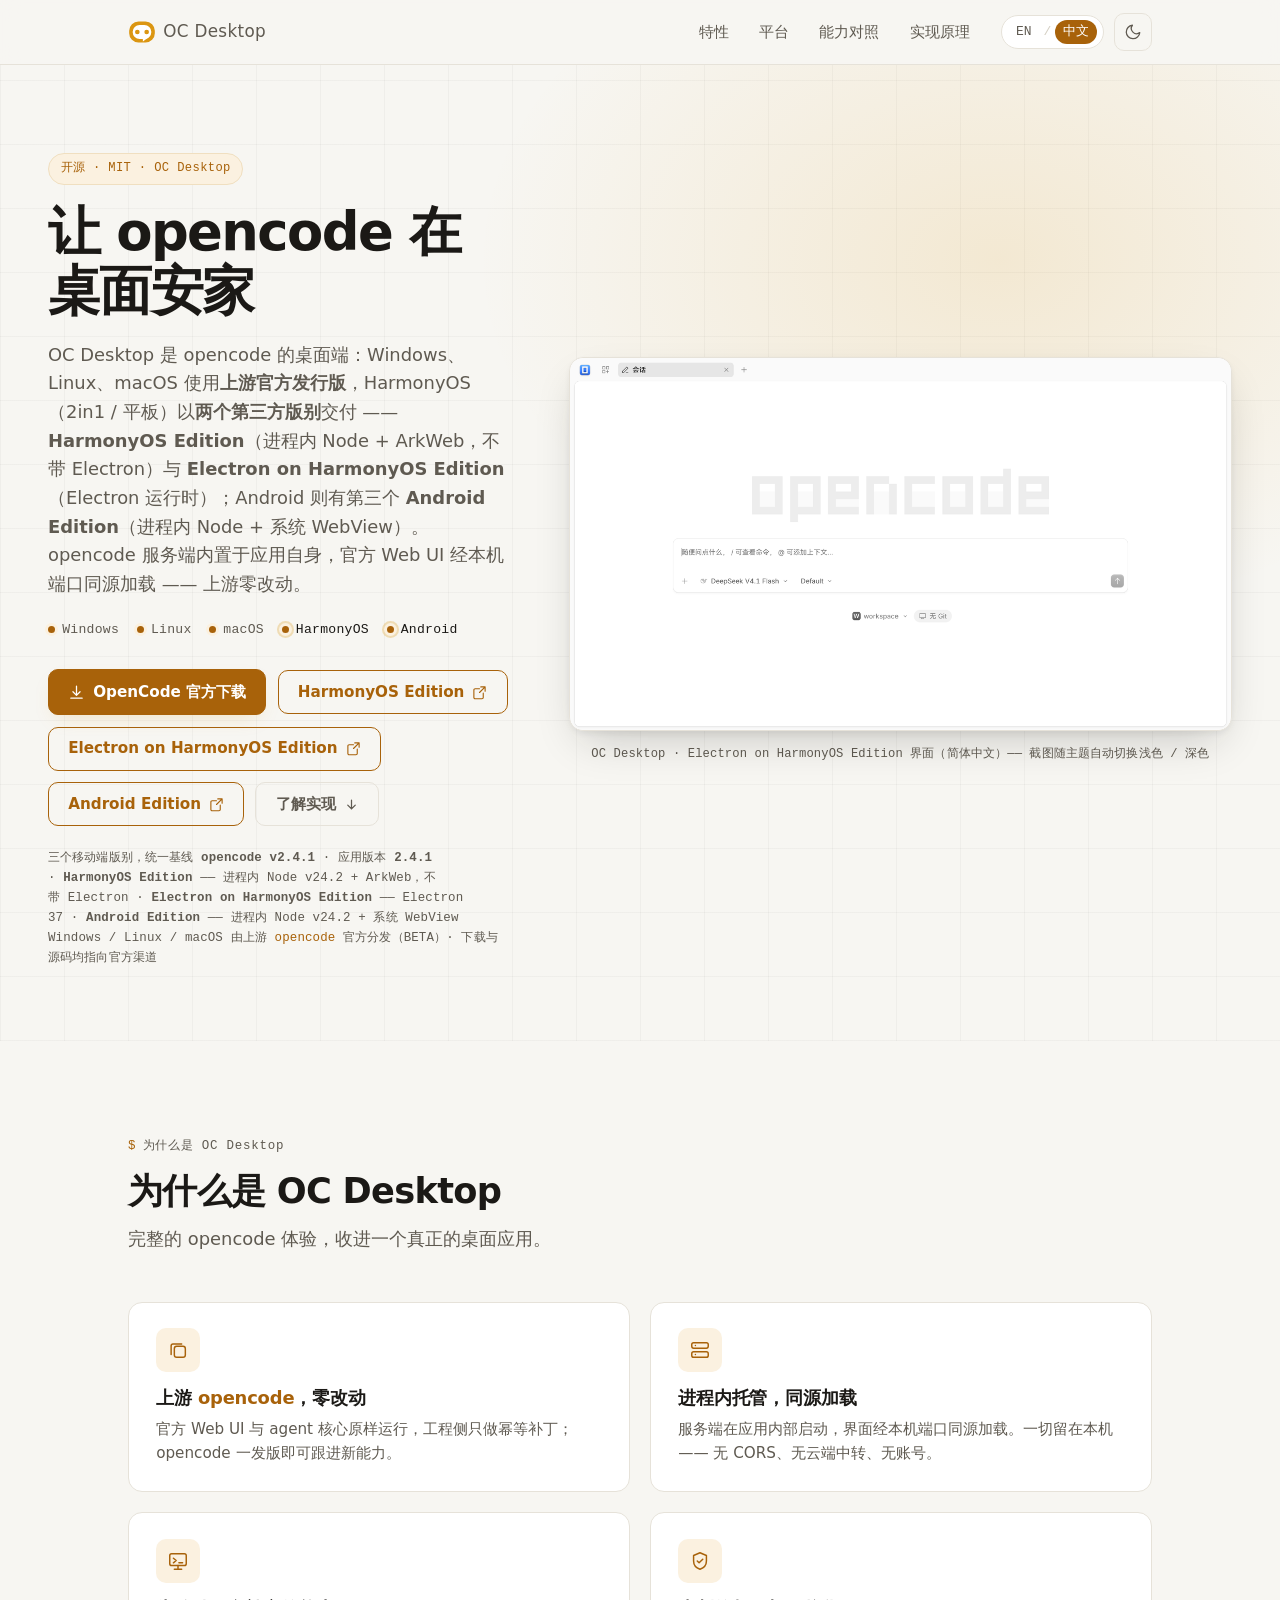
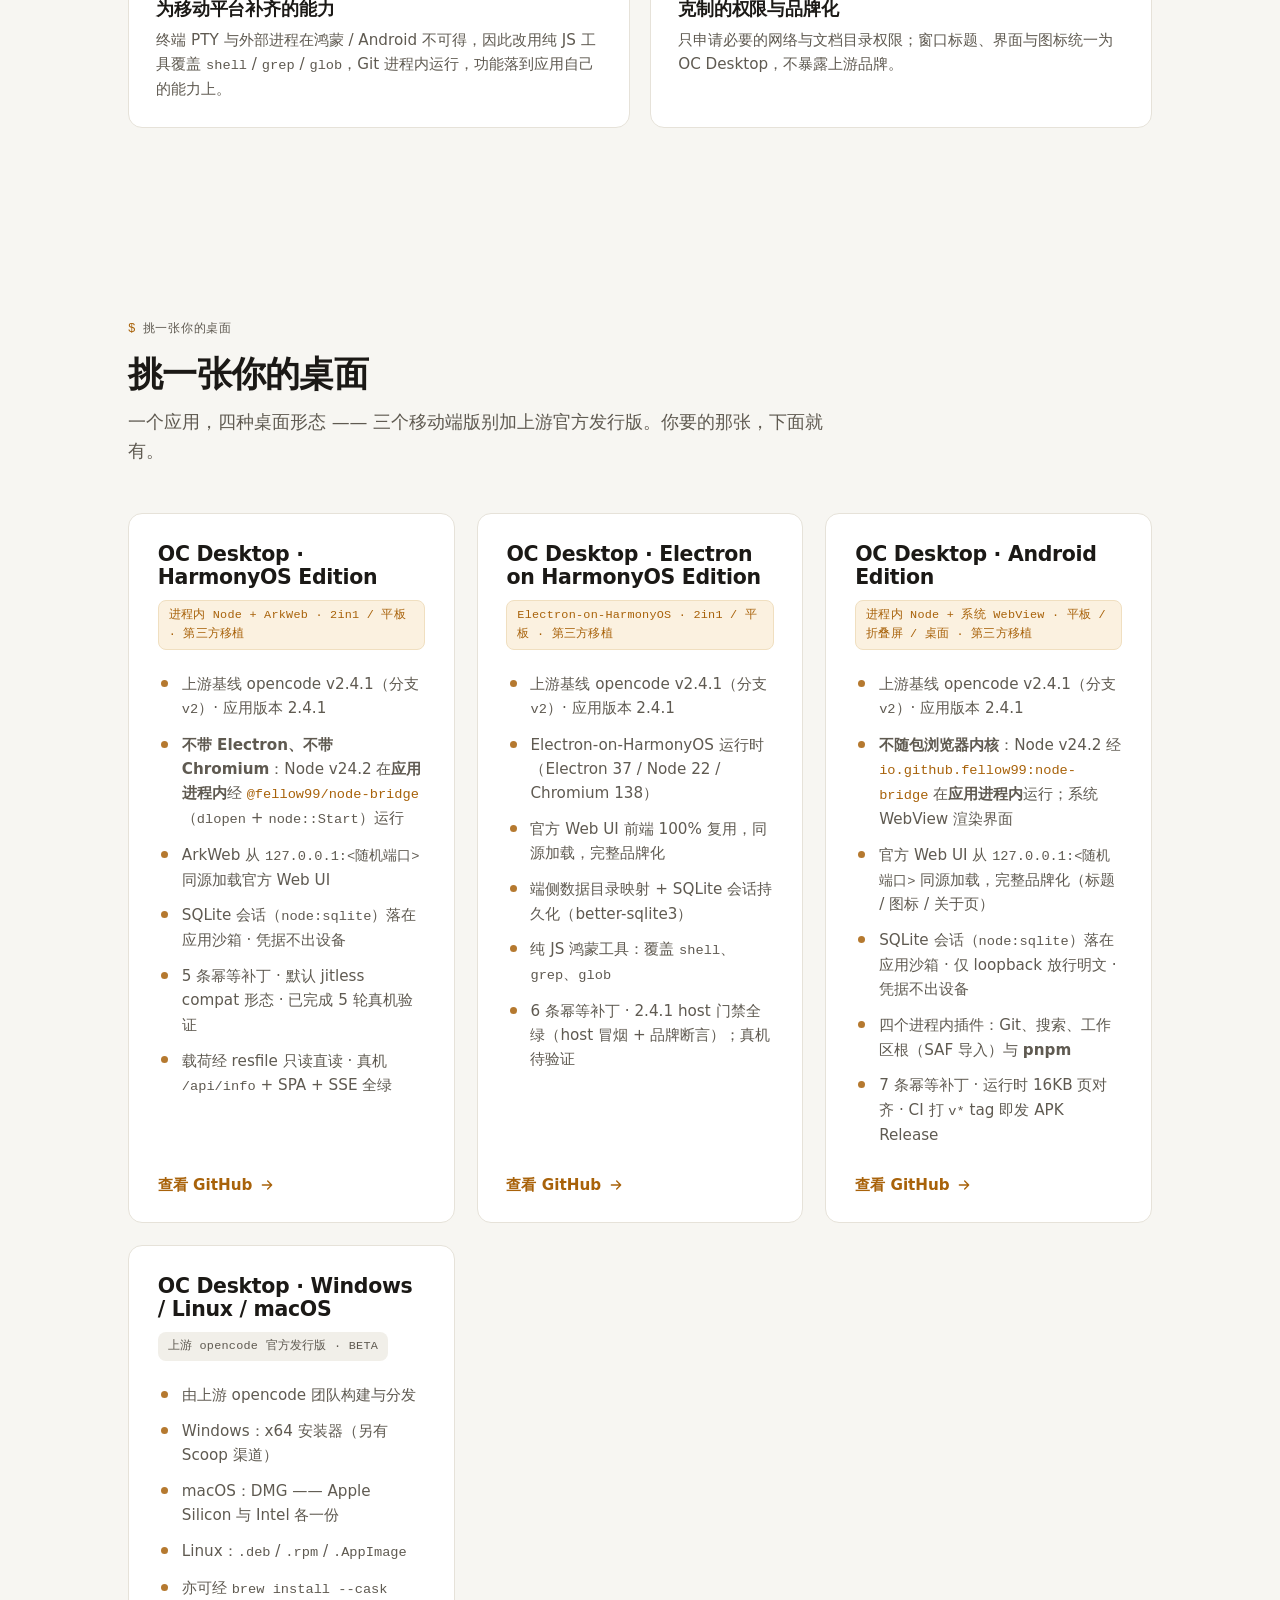
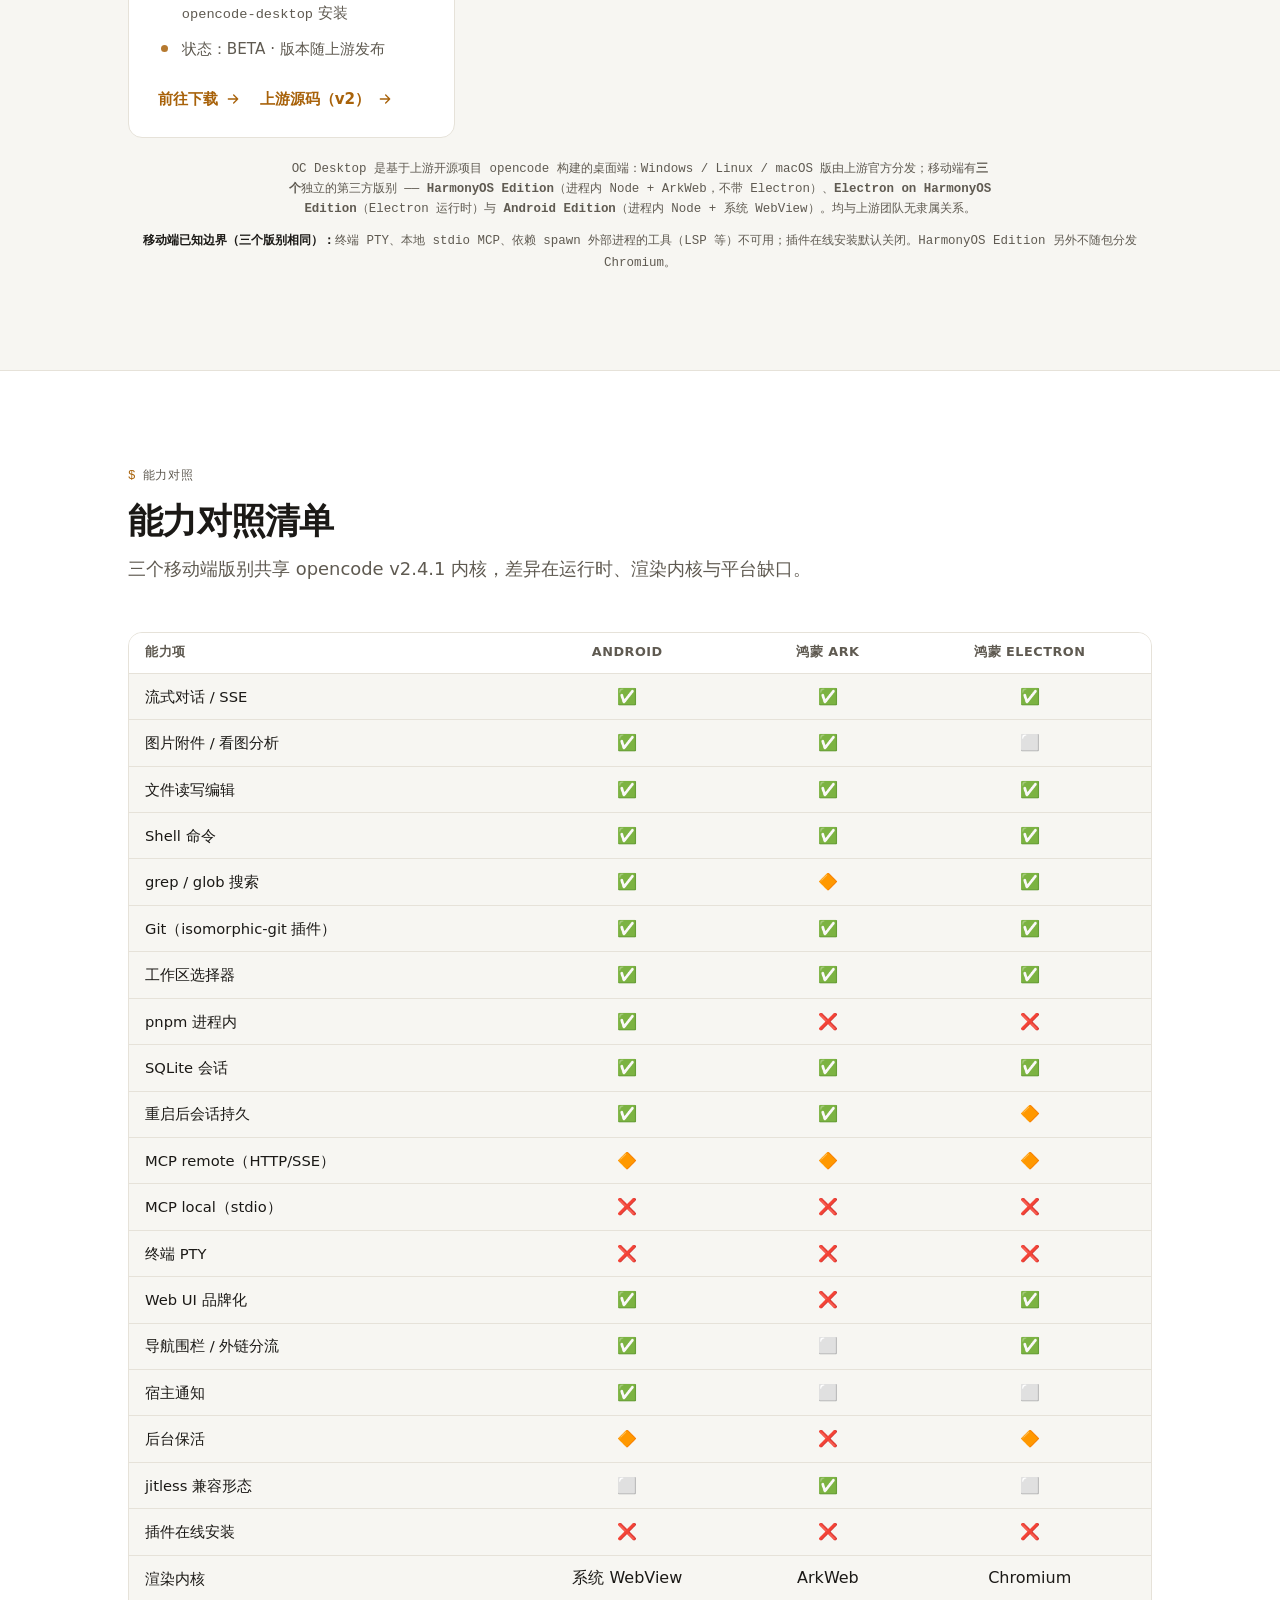
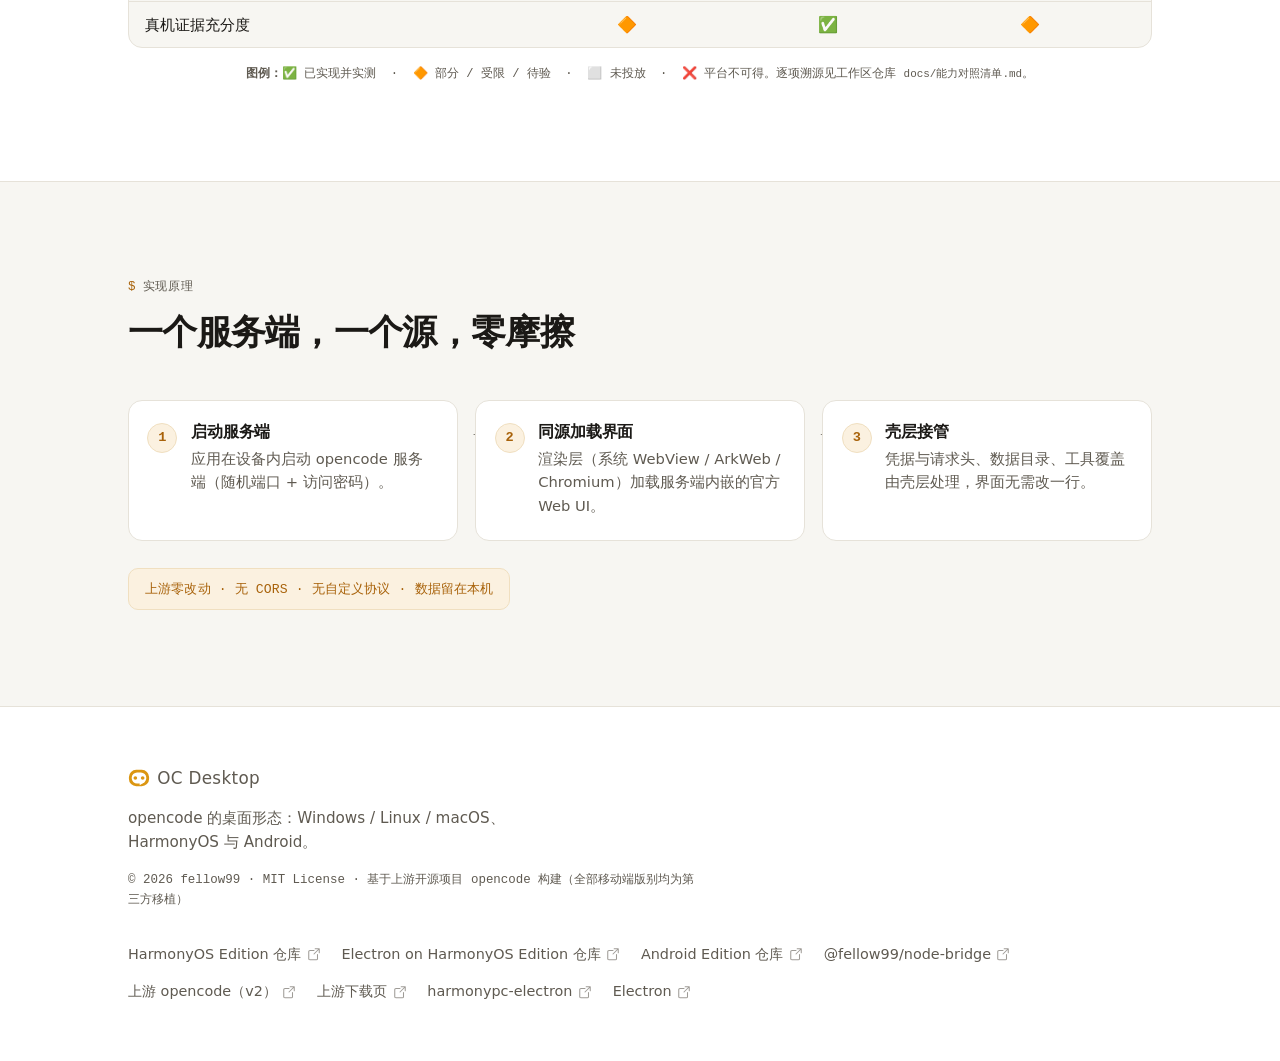
==== commit c31ad9c0: "docs(release): 版本信息更新为 2.4.1 - 三版统一基线 v2.2.5 -> v2.4.1，标注应用版本 2.4.1 - 补丁条数与验证状态改为 2.4.1 口径（host 门禁全绿" ====
--- a/index_zh.html
+++ b/index_zh.html
@@ -102,7 +102,7 @@
             </a>
           </div>
           <p class="trust">
-            三个移动端版别，统一基线 <strong>opencode v2.2.5</strong> · <strong>HarmonyOS Edition</strong> —— 进程内 Node v24.2 + ArkWeb，不带 Electron · <strong>Electron on HarmonyOS Edition</strong> —— Electron 37 · <strong>Android Edition</strong> —— 进程内 Node v24.2 + 系统 WebView
+            三个移动端版别，统一基线 <strong>opencode v2.4.1</strong> · 应用版本 <strong>2.4.1</strong> · <strong>HarmonyOS Edition</strong> —— 进程内 Node v24.2 + ArkWeb，不带 Electron · <strong>Electron on HarmonyOS Edition</strong> —— Electron 37 · <strong>Android Edition</strong> —— 进程内 Node v24.2 + 系统 WebView
             <br>
             Windows / Linux / macOS 由上游 <a href="https://github.com/anomalyco/opencode/tree/v2" target="_blank" rel="noopener">opencode</a> 官方分发（BETA）· 下载与源码均指向官方渠道
           </p>
@@ -179,7 +179,7 @@
               <span class="platform-tag">进程内 Node + ArkWeb · 2in1 / 平板 · 第三方移植</span>
             </div>
             <ul class="bullet-list">
-              <li>上游基线 opencode v2.2.5（分支 <code>v2</code>）</li>
+              <li>上游基线 opencode v2.4.1（分支 <code>v2</code>）· 应用版本 2.4.1</li>
               <li><strong>不带 Electron、不带 Chromium</strong>：Node v24.2 在<strong>应用进程内</strong>经 <a href="https://github.com/fellow99/ohos-node-bridge" target="_blank" rel="noopener"><code>@fellow99/node-bridge</code></a>（<code>dlopen</code> + <code>node::Start</code>）运行</li>
               <li>ArkWeb 从 <code>127.0.0.1:&lt;随机端口&gt;</code> 同源加载官方 Web UI</li>
               <li>SQLite 会话（<code>node:sqlite</code>）落在应用沙箱 · 凭据不出设备</li>
@@ -200,12 +200,12 @@
               <span class="platform-tag">Electron-on-HarmonyOS · 2in1 / 平板 · 第三方移植</span>
             </div>
             <ul class="bullet-list">
-              <li>上游基线 opencode v2.2.5（分支 <code>v2</code>）</li>
+              <li>上游基线 opencode v2.4.1（分支 <code>v2</code>）· 应用版本 2.4.1</li>
               <li>Electron-on-HarmonyOS 运行时（Electron 37 / Node 22 / Chromium 138）</li>
               <li>官方 Web UI 前端 100% 复用，同源加载，完整品牌化</li>
               <li>端侧数据目录映射 + SQLite 会话持久化（better-sqlite3）</li>
               <li>纯 JS 鸿蒙工具：覆盖 <code>shell</code>、<code>grep</code>、<code>glob</code></li>
-              <li>8 条幂等补丁 · v2.0.26 已真机验证；v2.2.5 构建已完成、待真机</li>
+              <li>6 条幂等补丁 · 2.4.1 host 门禁全绿（host 冒烟 + 品牌断言）；真机待验证</li>
             </ul>
             <div class="platform-actions">
               <a class="repo-link" href="https://github.com/fellow99/oc-desktop-hos" target="_blank" rel="noopener">
@@ -221,7 +221,7 @@
               <span class="platform-tag">进程内 Node + 系统 WebView · 平板 / 折叠屏 / 桌面 · 第三方移植</span>
             </div>
             <ul class="bullet-list">
-              <li>上游基线 opencode v2.2.5（分支 <code>v2</code>）</li>
+              <li>上游基线 opencode v2.4.1（分支 <code>v2</code>）· 应用版本 2.4.1</li>
               <li><strong>不随包浏览器内核</strong>：Node v24.2 经 <a href="https://github.com/fellow99/ohos-node-bridge" target="_blank" rel="noopener"><code>io.github.fellow99:node-bridge</code></a> 在<strong>应用进程内</strong>运行；系统 WebView 渲染界面</li>
               <li>官方 Web UI 从 <code>127.0.0.1:&lt;随机端口&gt;</code> 同源加载，完整品牌化（标题 / 图标 / 关于页）</li>
               <li>SQLite 会话（<code>node:sqlite</code>）落在应用沙箱 · 仅 loopback 放行明文 · 凭据不出设备</li>
@@ -273,7 +273,7 @@
         <p class="section-eyebrow">能力对照</p>
         <div class="section-head">
           <h2>能力对照清单</h2>
-          <p class="section-lede">三个移动端版别共享 opencode v2.2.5 内核，差异在运行时、渲染内核与平台缺口。</p>
+          <p class="section-lede">三个移动端版别共享 opencode v2.4.1 内核，差异在运行时、渲染内核与平台缺口。</p>
         </div>
         <div class="table-wrap">
           <table class="cap-table">
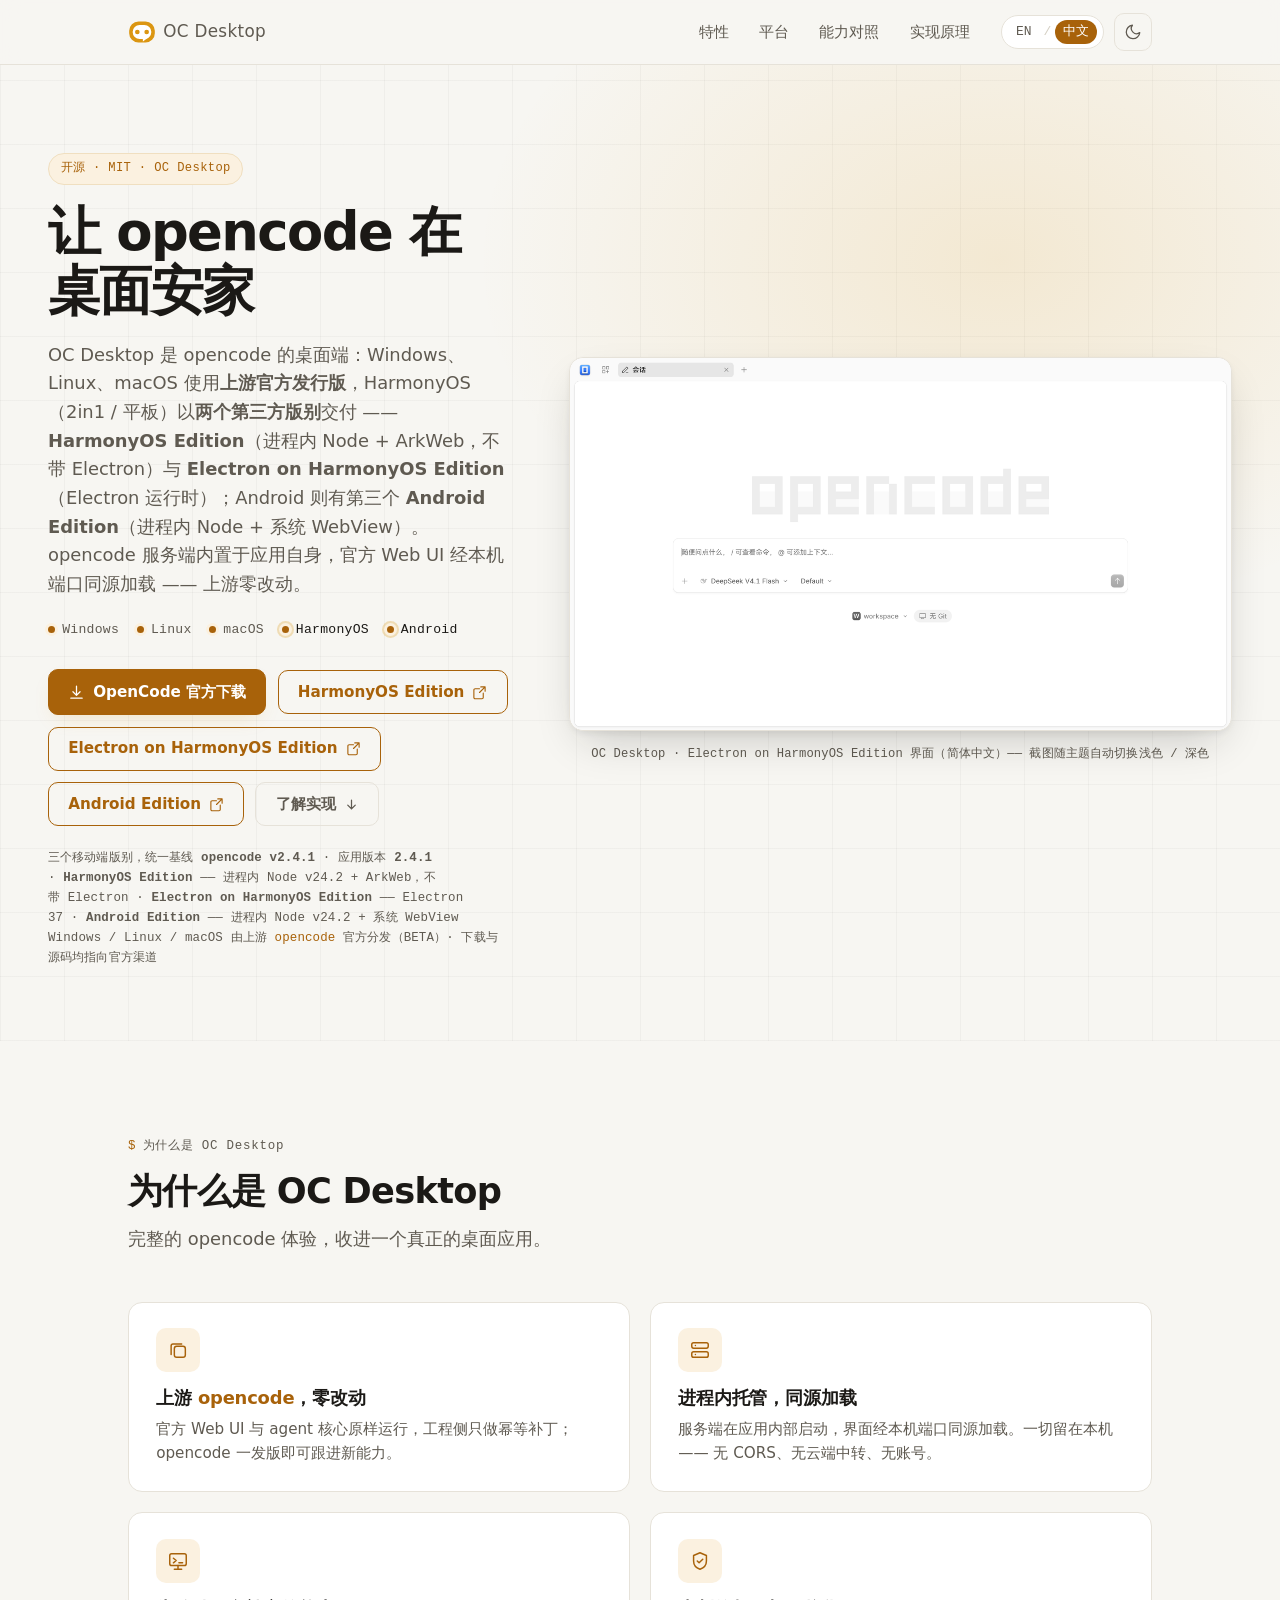
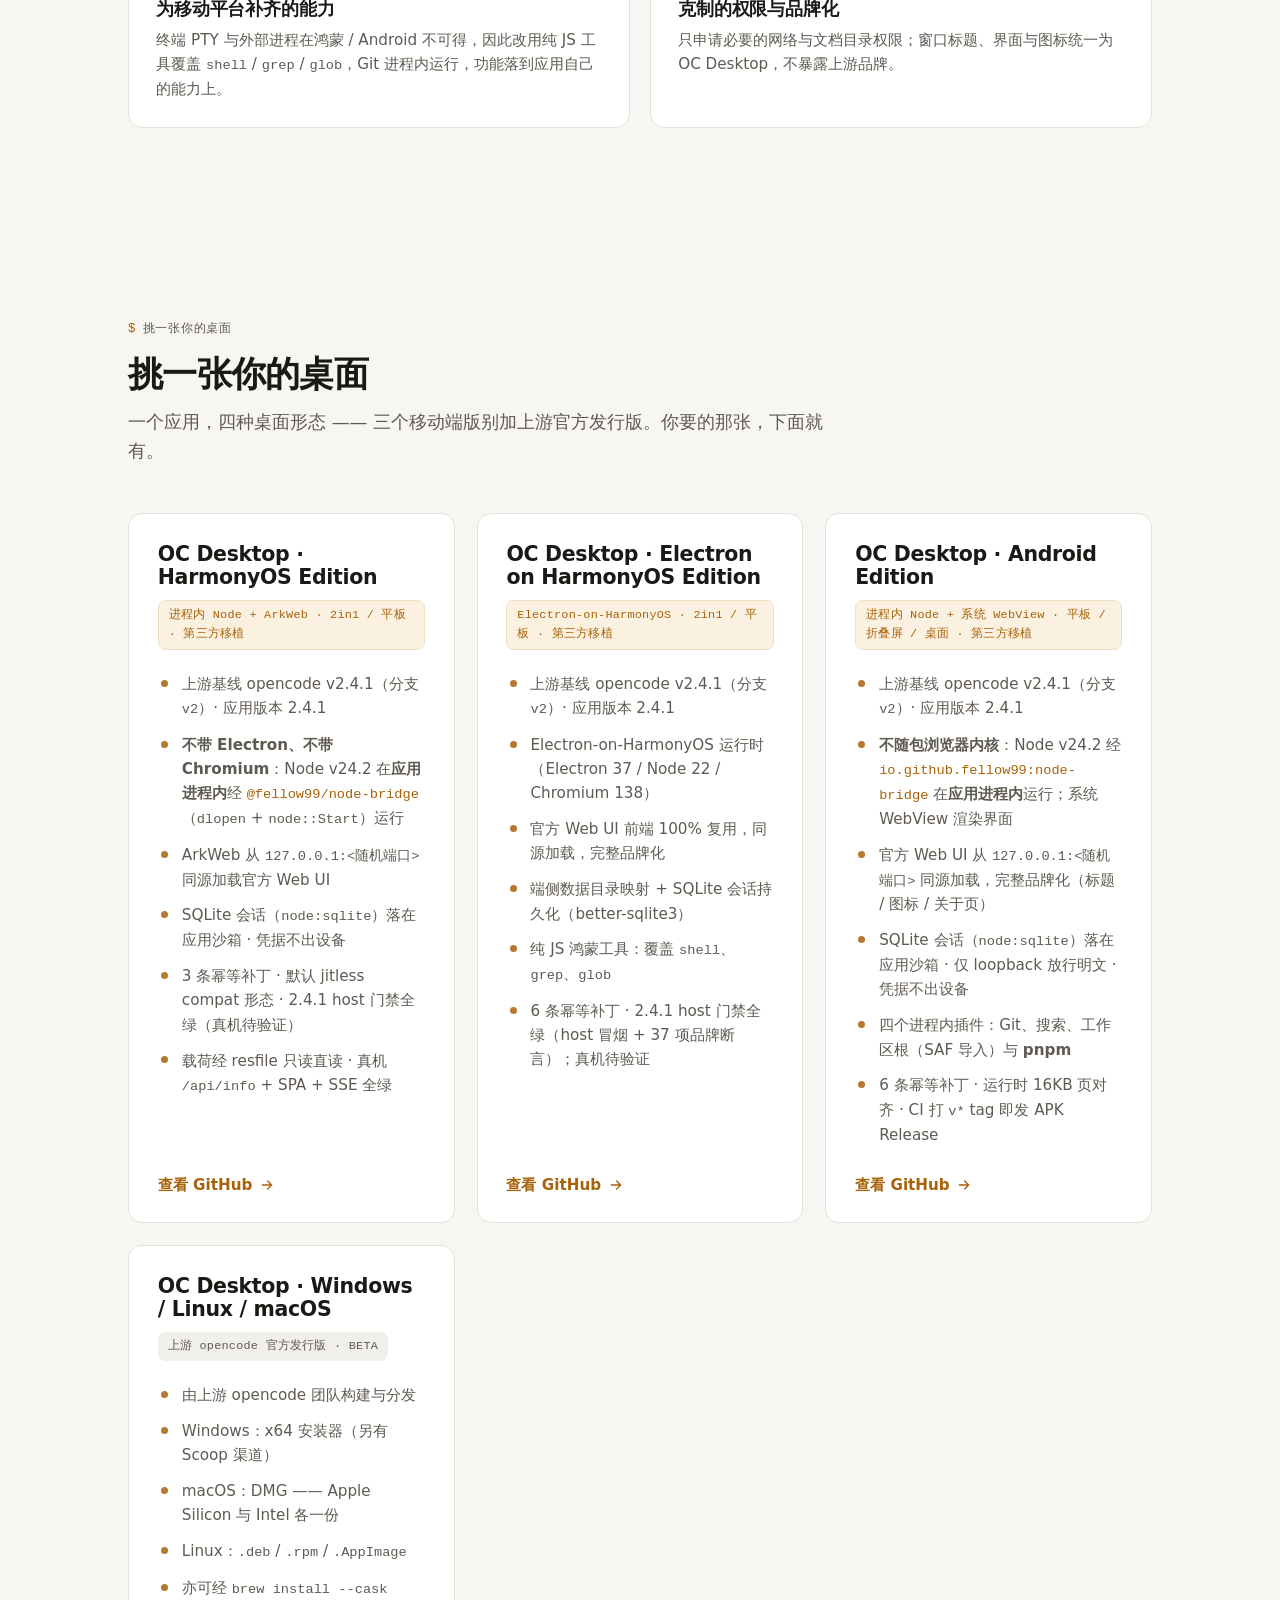
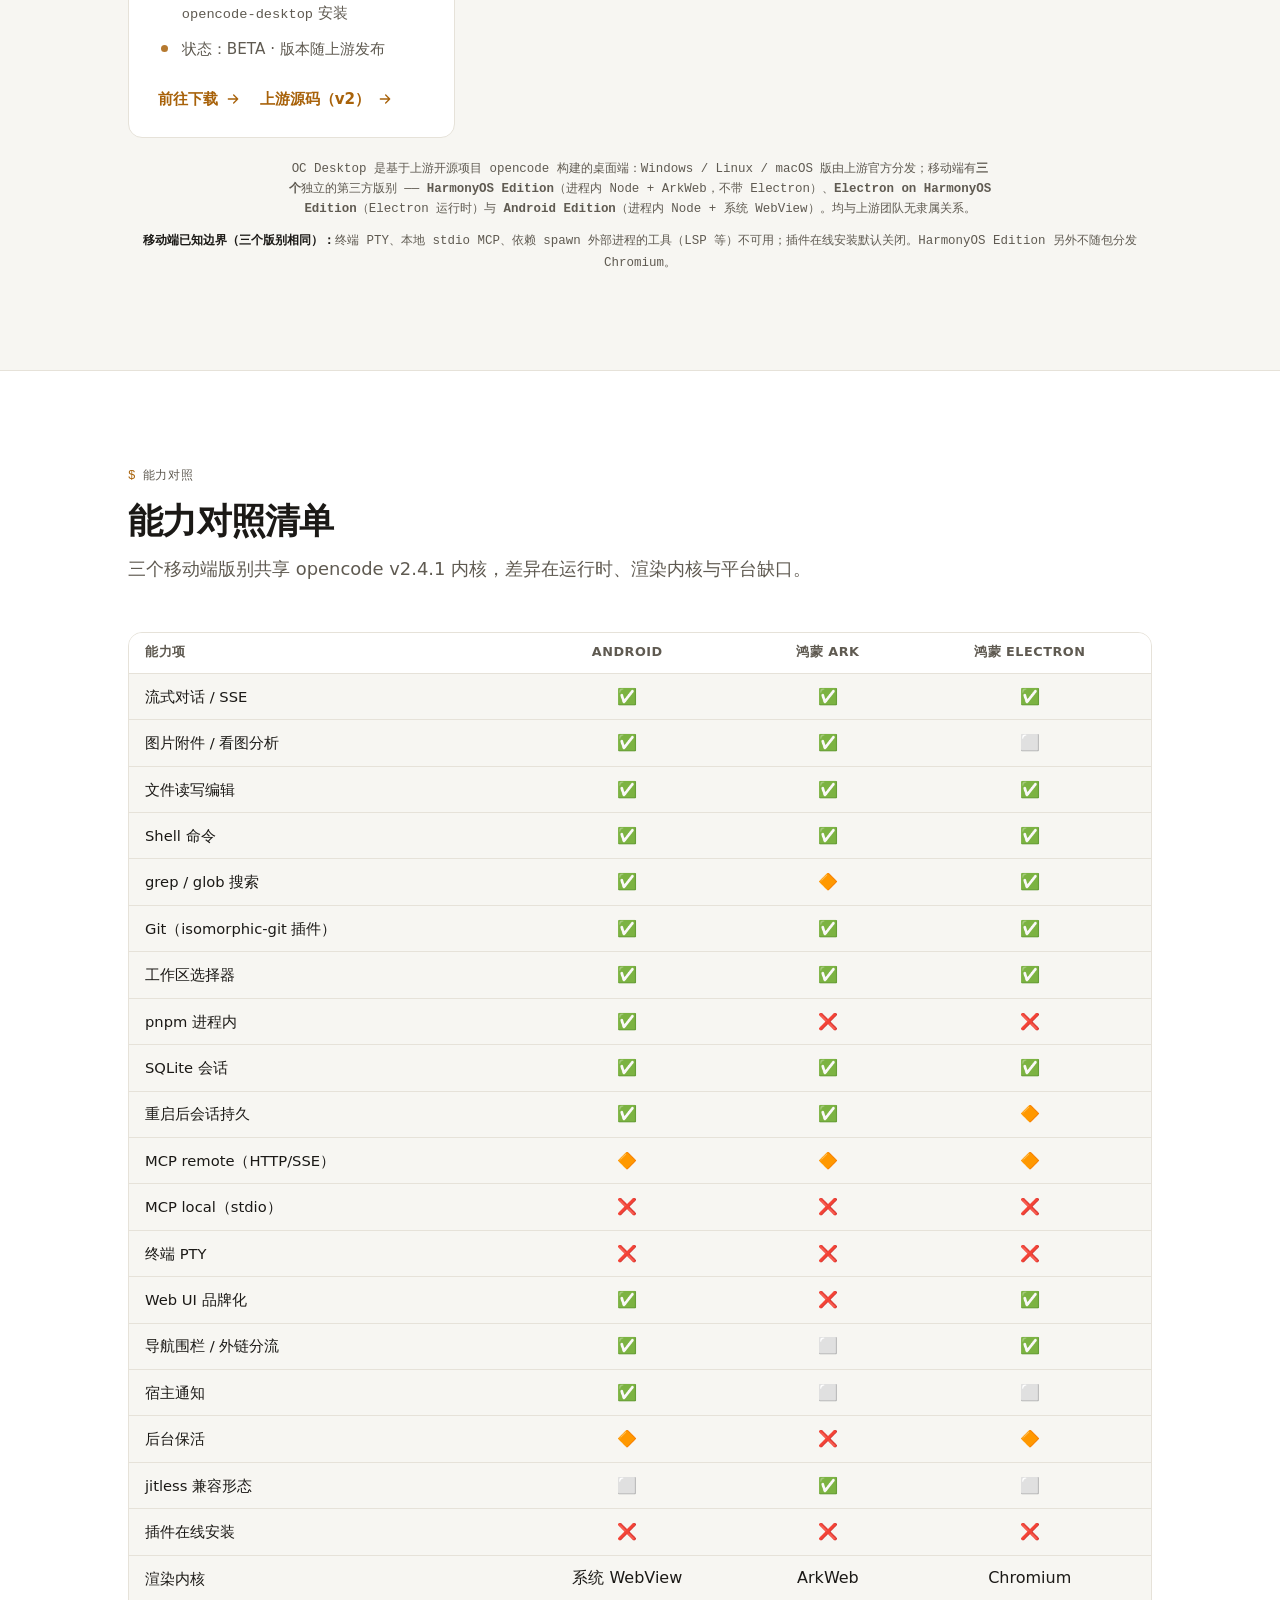
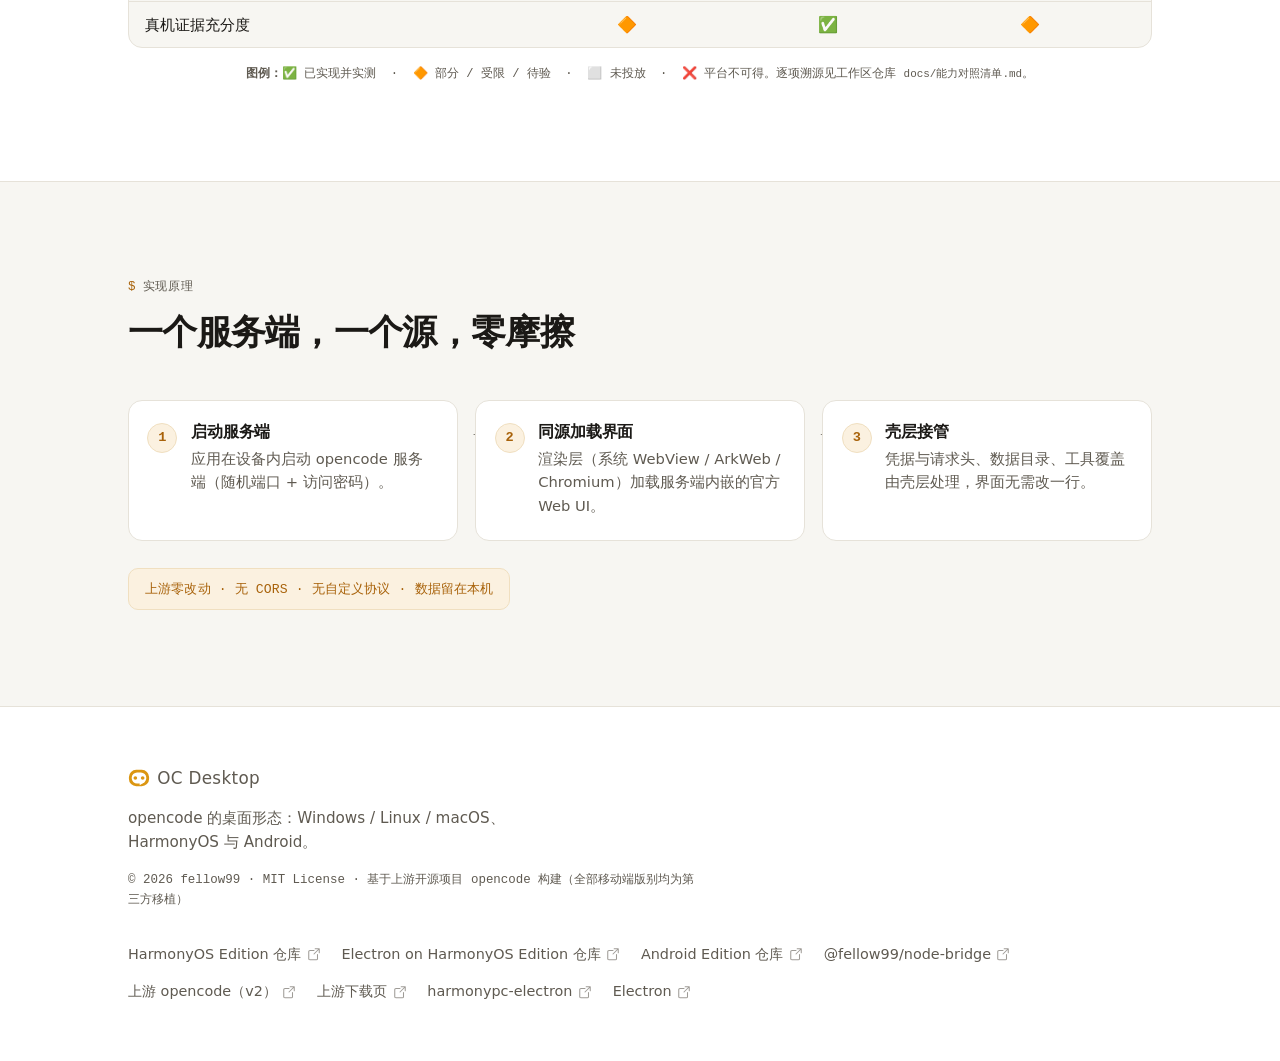
==== commit ad733d09: "docs(release): 修正网站补丁数与运行时口径 - android 补丁数 7 -> 6；ark 5 -> 3 - 安卓运行时 Node 26.13（runtime.lock.json 口径" ====
--- a/index_zh.html
+++ b/index_zh.html
@@ -183,7 +183,7 @@
               <li><strong>不带 Electron、不带 Chromium</strong>：Node v24.2 在<strong>应用进程内</strong>经 <a href="https://github.com/fellow99/ohos-node-bridge" target="_blank" rel="noopener"><code>@fellow99/node-bridge</code></a>（<code>dlopen</code> + <code>node::Start</code>）运行</li>
               <li>ArkWeb 从 <code>127.0.0.1:&lt;随机端口&gt;</code> 同源加载官方 Web UI</li>
               <li>SQLite 会话（<code>node:sqlite</code>）落在应用沙箱 · 凭据不出设备</li>
-              <li>5 条幂等补丁 · 默认 jitless compat 形态 · 已完成 5 轮真机验证</li>
+              <li>3 条幂等补丁 · 默认 jitless compat 形态 · 2.4.1 host 门禁全绿（真机待验证）</li>
               <li>载荷经 resfile 只读直读 · 真机 <code>/api/info</code> + SPA + SSE 全绿</li>
             </ul>
             <div class="platform-actions">
@@ -205,7 +205,7 @@
               <li>官方 Web UI 前端 100% 复用，同源加载，完整品牌化</li>
               <li>端侧数据目录映射 + SQLite 会话持久化（better-sqlite3）</li>
               <li>纯 JS 鸿蒙工具：覆盖 <code>shell</code>、<code>grep</code>、<code>glob</code></li>
-              <li>6 条幂等补丁 · 2.4.1 host 门禁全绿（host 冒烟 + 品牌断言）；真机待验证</li>
+              <li>6 条幂等补丁 · 2.4.1 host 门禁全绿（host 冒烟 + 37 项品牌断言）；真机待验证</li>
             </ul>
             <div class="platform-actions">
               <a class="repo-link" href="https://github.com/fellow99/oc-desktop-hos" target="_blank" rel="noopener">
@@ -226,7 +226,7 @@
               <li>官方 Web UI 从 <code>127.0.0.1:&lt;随机端口&gt;</code> 同源加载，完整品牌化（标题 / 图标 / 关于页）</li>
               <li>SQLite 会话（<code>node:sqlite</code>）落在应用沙箱 · 仅 loopback 放行明文 · 凭据不出设备</li>
               <li>四个进程内插件：Git、搜索、工作区根（SAF 导入）与 <strong>pnpm</strong></li>
-              <li>7 条幂等补丁 · 运行时 16KB 页对齐 · CI 打 <code>v*</code> tag 即发 APK Release</li>
+              <li>6 条幂等补丁 · 运行时 16KB 页对齐 · CI 打 <code>v*</code> tag 即发 APK Release</li>
             </ul>
             <div class="platform-actions">
               <a class="repo-link" href="https://github.com/fellow99/oc-desktop-android" target="_blank" rel="noopener">
